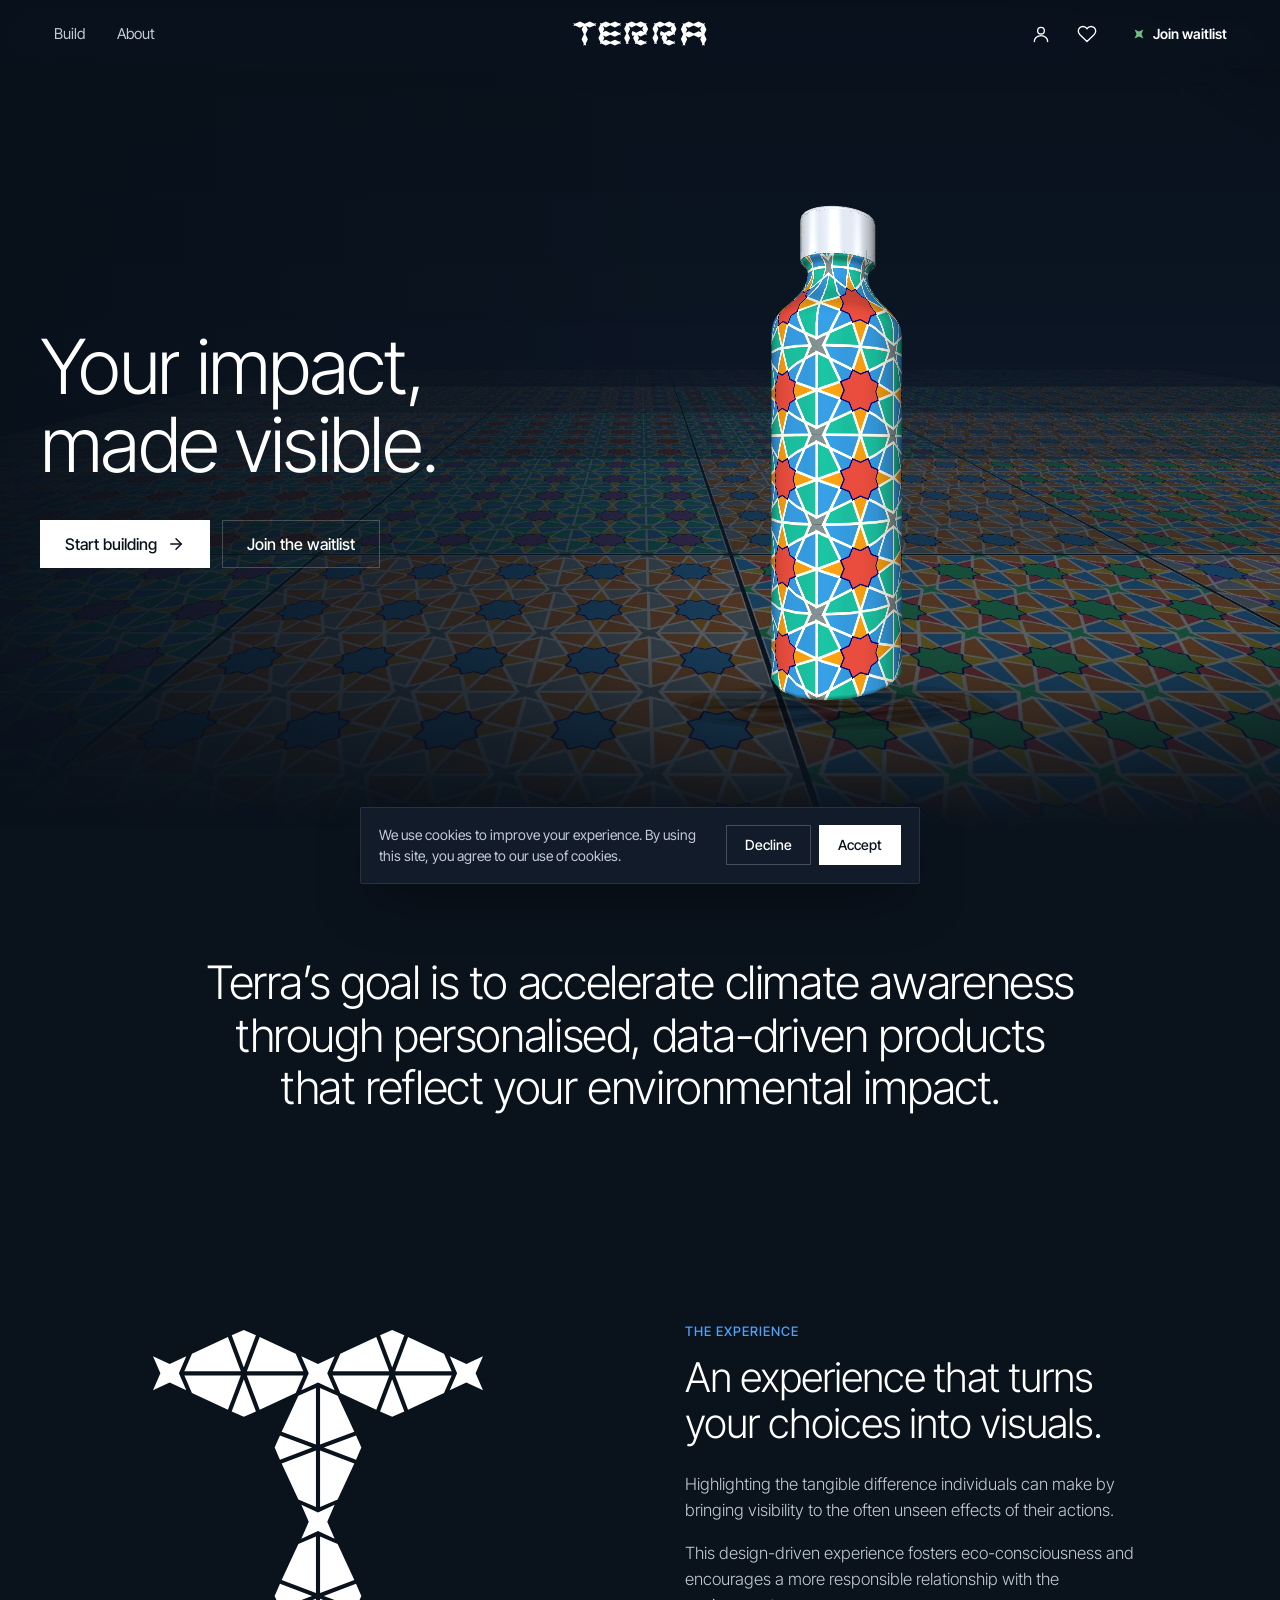
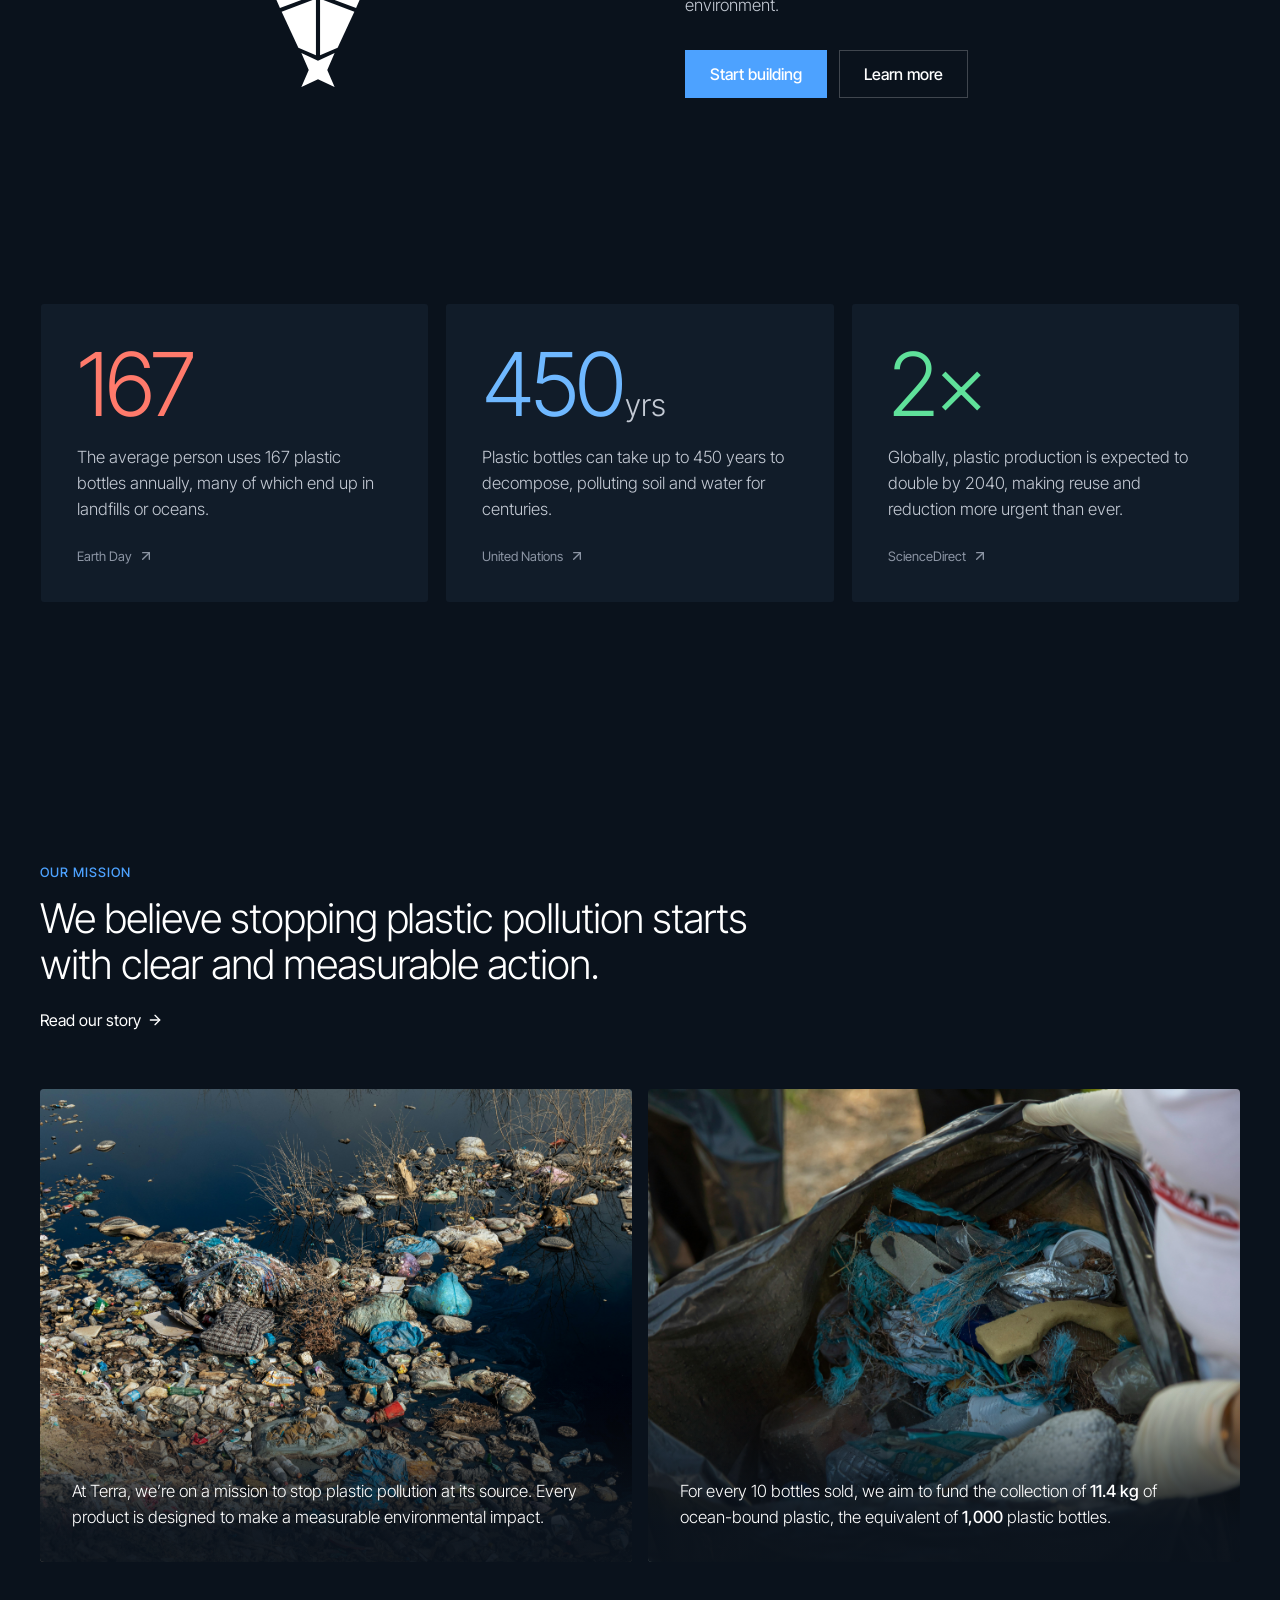
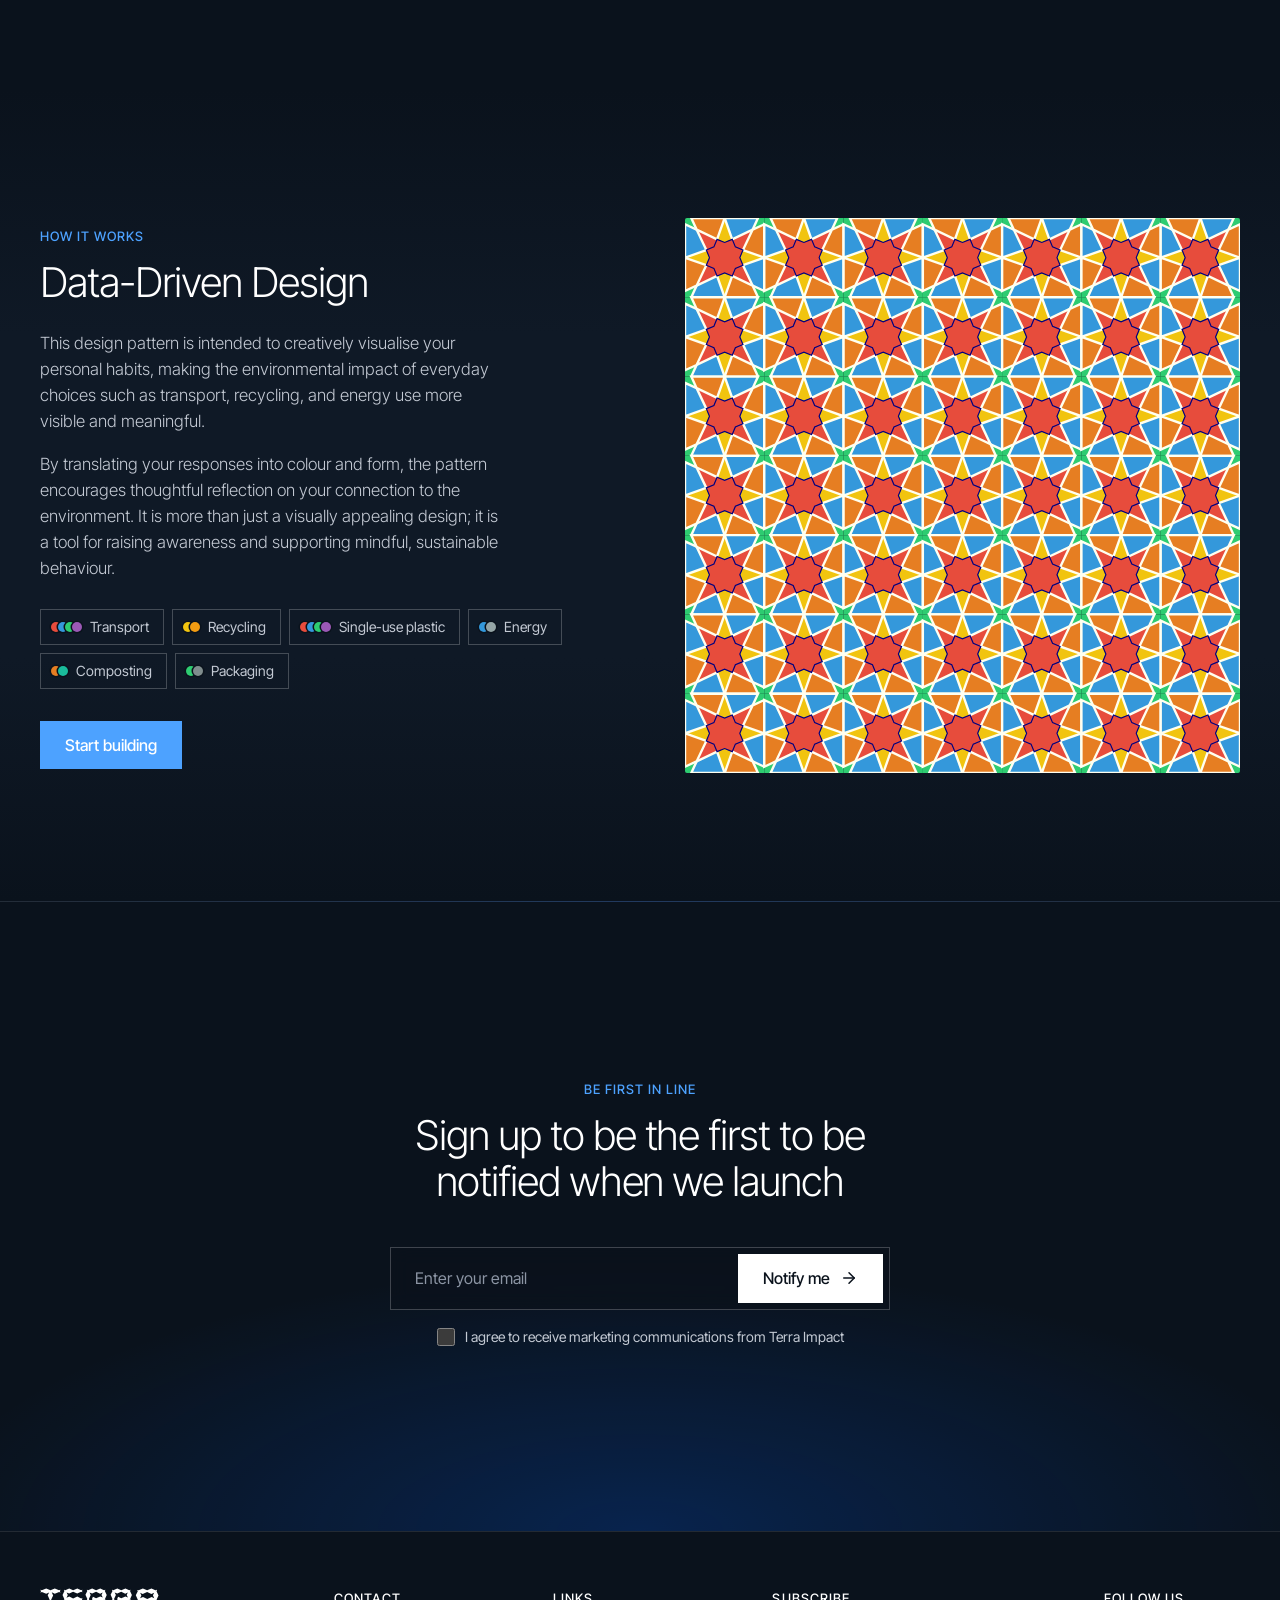
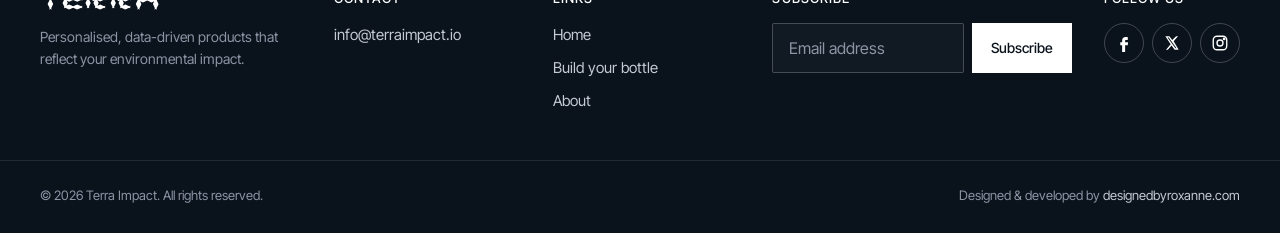
==== index.html @ 1464aa04 "Homepage hero: remove the line under the headline Co-Authored-By: Claude Opus 5.5 <noreply@anthropic" ====
<!DOCTYPE html>
<html lang="en">
<head>
  <meta charset="UTF-8">
  <meta name="viewport" content="width=device-width, initial-scale=1, viewport-fit=cover">
  <title>Terra Impact | Personalised, data-driven bottles</title>
  <meta name="description" content="Terra turns your everyday environmental choices into a unique mosaic pattern printed on a plastic-free, reusable bottle.">
  <meta name="theme-color" content="#0A121C">
  <meta property="og:title" content="Terra Impact">
  <meta property="og:description" content="Turn your choices into visuals. Build a bottle that reflects your environmental impact.">
  <meta property="og:image" content="assets/product.jpg">
  <link rel="icon" type="image/png" sizes="16x16" href="assets/favicon-16.png">
  <link rel="icon" type="image/png" sizes="32x32" href="assets/favicon-32.png">
  <link rel="preconnect" href="https://fonts.googleapis.com">
  <link rel="preconnect" href="https://fonts.gstatic.com" crossorigin>
  <link rel="stylesheet" href="https://fonts.googleapis.com/css2?family=Inter+Tight:wght@300;400;500;600&display=swap">
  <link rel="stylesheet" href="css/base.css">
  <link rel="stylesheet" href="css/home.css">
</head>
<body class="page-home">
  <a class="skip-link" href="#main">Skip to content</a>
  <header id="site-header"></header>

  <main id="main">

    <!-- ============ Hero ============ -->
    <section class="hx hx--floor hx--combo hx--hover">
      <div class="hx-media" aria-hidden="true"><img src="assets/campaign-floorsolo.jpg" alt="" fetchpriority="high"></div>
      <div class="container hx-grid">
        <div class="hx-copy"><h1 class="display" data-split>Your impact,<br>made visible.</h1><div class="btn-row">
          <a href="/generator" class="btn btn--light">Start building <svg class="icon" viewBox="0 0 24 24" width="18" height="18" fill="none" stroke="currentColor" stroke-width="2" stroke-linecap="round" stroke-linejoin="round" aria-hidden="true"><line x1="5" y1="12" x2="19" y2="12"/><polyline points="12 5 19 12 12 19"/></svg></a>
          <button type="button" class="btn btn--outline" data-open-waitlist>Join the waitlist</button>
        </div></div>
        <div class="hx-stage">
          <div id="hx-bottle" class="hx-bottle" data-mode="cycle" data-tilt="0" data-ground="1" data-size="0.8" data-ox="-0.2" data-interactive="1" aria-hidden="true"></div>
          <aside class="hx-card" aria-label="The answers behind this pattern">
            <p class="hx-card-title">This bottle says</p>
            <ul id="hx-card"></ul>
          </aside>
        </div>
      </div>
    </section>

    <!-- ============ Statement ============ -->
    <section class="statement section">
      <div class="container">
        <h2 class="statement-text reveal">Terra’s goal is to accelerate climate awareness through personalised, data-driven products that reflect your environmental impact.</h2>
      </div>
    </section>

    <!-- ============ Experience (mosaic) ============ -->
    <section class="experience section--tight" aria-labelledby="experience-title">
      <div class="container split">
        <div class="split-media reveal">
          <div id="mosaic-intro" class="mosaic-intro" role="img" aria-label="Interactive mosaic tile. Hover or tap the shapes to reveal their colours."></div>
        </div>
        <div class="split-copy reveal reveal-delay-1">
          <p class="eyebrow">The experience</p>
          <h2 id="experience-title" class="h2">An experience that turns your choices into visuals.</h2>
          <div class="prose">
            <p>Highlighting the tangible difference individuals can make by bringing visibility to the often unseen effects of their actions.</p>
            <p>This design-driven experience fosters eco-consciousness and encourages a more responsible relationship with the environment.</p>
          </div>
          <div class="btn-row">
            <a href="/generator" class="btn btn--primary">Start building</a>
            <a href="/about" class="btn btn--outline">Learn more</a>
          </div>
        </div>
      </div>
    </section>

    <!-- ============ Facts ============ -->
    <section class="facts section" aria-labelledby="facts-title">
      <div class="container">
        <h2 id="facts-title" class="sr-only">Plastic facts</h2>
        <div class="fact-grid">
          <a class="fact-card fact-card--1 reveal" href="https://www.earthday.org/fact-sheet-single-use-plastics/" target="_blank" rel="noopener noreferrer">
            <span class="fact-num" data-count="167">167</span>
            <p>The average person uses 167 plastic bottles annually, many of which end up in landfills or oceans.</p>
            <span class="fact-src">Earth Day <svg class="icon" viewBox="0 0 24 24" width="16" height="16" fill="none" stroke="currentColor" stroke-width="2" stroke-linecap="round" stroke-linejoin="round" aria-hidden="true"><line x1="7" y1="17" x2="17" y2="7"/><polyline points="7 7 17 7 17 17"/></svg></span>
          </a>
          <a class="fact-card fact-card--2 reveal reveal-delay-1" href="https://www.un.org/en/exhibits/exhibit/in-images-plastic-forever" target="_blank" rel="noopener noreferrer">
            <span class="fact-num" data-count="450">450<small>yrs</small></span>
            <p>Plastic bottles can take up to 450 years to decompose, polluting soil and water for centuries.</p>
            <span class="fact-src">United Nations <svg class="icon" viewBox="0 0 24 24" width="16" height="16" fill="none" stroke="currentColor" stroke-width="2" stroke-linecap="round" stroke-linejoin="round" aria-hidden="true"><line x1="7" y1="17" x2="17" y2="7"/><polyline points="7 7 17 7 17 17"/></svg></span>
          </a>
          <a class="fact-card fact-card--3 reveal reveal-delay-2" href="https://www.sciencedirect.com/science/article/pii/S2352550924002823" target="_blank" rel="noopener noreferrer">
            <span class="fact-num" data-count="2" data-suffix="×">2×</span>
            <p>Globally, plastic production is expected to double by 2040, making reuse and reduction more urgent than ever.</p>
            <span class="fact-src">ScienceDirect <svg class="icon" viewBox="0 0 24 24" width="16" height="16" fill="none" stroke="currentColor" stroke-width="2" stroke-linecap="round" stroke-linejoin="round" aria-hidden="true"><line x1="7" y1="17" x2="17" y2="7"/><polyline points="7 7 17 7 17 17"/></svg></span>
          </a>
        </div>
      </div>
    </section>

    <!-- ============ Mission ============ -->
    <section class="mission section" aria-labelledby="mission-title">
      <div class="container">
        <header class="section-head reveal">
          <p class="eyebrow">Our mission</p>
          <h2 id="mission-title" class="h2">We believe stopping plastic pollution starts with clear and measurable action.</h2>
          <a href="/about" class="text-link">Read our story <svg class="icon" viewBox="0 0 24 24" width="16" height="16" fill="none" stroke="currentColor" stroke-width="2" stroke-linecap="round" stroke-linejoin="round" aria-hidden="true"><line x1="5" y1="12" x2="19" y2="12"/><polyline points="12 5 19 12 12 19"/></svg></a>
        </header>
        <div class="mission-grid">
          <article class="mission-card reveal">
            <div class="mission-img"><img src="assets/plastic.jpg" alt="Plastic waste washed up on a shoreline" loading="lazy"></div>
            <p>At Terra, we’re on a mission to stop plastic pollution at its source. Every product is designed to make a measurable environmental impact.</p>
          </article>
          <article class="mission-card reveal reveal-delay-1">
            <div class="mission-img"><img src="assets/collect.jpg" alt="Volunteers collecting ocean-bound plastic" loading="lazy"></div>
            <p>For every 10 bottles sold, we aim to fund the collection of <strong>11.4&nbsp;kg</strong> of ocean-bound plastic, the equivalent of <strong>1,000</strong> plastic bottles.</p>
          </article>
        </div>
      </div>
    </section>

    <!-- ============ Data-driven design ============ -->
    <section class="datadriven section" aria-labelledby="dd-title">
      <div class="container split split--reverse">
        <div class="split-copy reveal">
          <p class="eyebrow">How it works</p>
          <h2 id="dd-title" class="h2">Data-Driven Design</h2>
          <div class="prose">
            <p>This design pattern is intended to creatively visualise your personal habits, making the environmental impact of everyday choices such as transport, recycling, and energy use more visible and meaningful.</p>
            <p>By translating your responses into colour and form, the pattern encourages thoughtful reflection on your connection to the environment. It is more than just a visually appealing design; it is a tool for raising awareness and supporting mindful, sustainable behaviour.</p>
          </div>
          <ul class="dd-legend" id="dd-legend" aria-label="Pattern key. Select a question to highlight its shapes."></ul>
          <div class="btn-row">
            <a href="/generator" class="btn btn--primary">Start building</a>
          </div>
        </div>
        <div class="split-media reveal reveal-delay-1">
          <div class="dd-stage">
            <div id="datapattern-canvas" class="dd-canvas" role="img" aria-label="Mosaic pattern explaining which shape represents which question"></div>
            <div class="dd-tooltip" id="dd-tooltip" hidden></div>
          </div>
        </div>
      </div>
    </section>

    <!-- ============ Waitlist band ============ -->
    <section class="waitlist-band" aria-labelledby="wl-title">
      <div id="spinbot" class="spinbot" aria-hidden="true"></div>
      <div class="container waitlist-inner reveal">
        <p class="eyebrow">Be first in line</p>
        <h2 id="wl-title" class="h2">Sign up to be the first to be notified when we launch</h2>
        <div class="waitlist-form-wrap">
          <form name="waitlist" method="POST" data-netlify="true" netlify-honeypot="bot-field" data-ajax class="waitlist-form">
            <input type="hidden" name="form-name" value="waitlist">
            <p hidden><label>Don’t fill this out: <input name="bot-field"></label></p>
            <div class="inline-form inline-form--lg">
              <label class="sr-only" for="band-email">Email address</label>
              <input id="band-email" type="email" name="email" placeholder="Enter your email" autocomplete="email" required>
              <button type="submit" class="btn btn--light">Notify me <svg class="icon" viewBox="0 0 24 24" width="18" height="18" fill="none" stroke="currentColor" stroke-width="2" stroke-linecap="round" stroke-linejoin="round" aria-hidden="true"><line x1="5" y1="12" x2="19" y2="12"/><polyline points="12 5 19 12 12 19"/></svg></button>
            </div>
            <label class="check check--center">
              <input type="checkbox" name="marketingConsent" value="yes">
              <span>I agree to receive marketing communications from Terra Impact</span>
            </label>
          </form>
          <p class="form-msg form-msg--success" data-form-success hidden>Thank you! You’re on the list. We’ll be in touch when we launch.</p>
          <p class="form-msg form-msg--error" data-form-error hidden>Oops! There was a problem submitting your form. Please try again.</p>
        </div>
      </div>
    </section>
  </main>

  <footer id="site-footer"></footer>

  <!-- Static copies so Netlify detects the forms at deploy time (the visible ones are injected/AJAX). -->
  <form name="waitlist" data-netlify="true" netlify-honeypot="bot-field" hidden>
    <input type="email" name="email"><input type="checkbox" name="marketingConsent"><input name="bot-field">
  </form>
  <form name="subscribe" data-netlify="true" netlify-honeypot="bot-field" hidden>
    <input type="email" name="email"><input name="bot-field">
  </form>

  <script src="js/site.js"></script>
  <script src="js/fx.js"></script>
  <script src="js/vendor/p5.min.js" defer></script>
  <script src="js/lib/survey.js" defer></script>
  <script src="js/lib/mosaic.js" defer></script>
  <script src="js/sketches/mosaic-intro.js" defer></script>
  <script src="js/sketches/datapattern.js" defer></script>
  <script src="js/sketches/spinbot.js" defer></script>
  <script src="js/sketches/hero-bottle.js" defer></script>
</body>
</html>
---- css/base.css ----
/* ==========================================================================
   Terra: base styles shared by every page
   tokens · reset · type · buttons · header · footer · modal · forms · utils
   ========================================================================== */

:root {
  --bg: #0a121c;
  --bg-2: #0f1926;
  --surface: #121d2b;
  --surface-2: #182536;
  --line: rgba(255, 255, 255, 0.1);
  --line-strong: rgba(255, 255, 255, 0.22);
  --text: #ffffff;
  --text-2: #c4cad4;
  --muted: #8c95a4;
  --accent: #4da2ff;
  --accent-hover: #1c88ff;
  --slate: #465167;
  --slate-hover: #5d6880;
  --danger: #ff6b6b;
  --success: #6be0a0;

  --font: 'Inter Tight', system-ui, -apple-system, 'Segoe UI', Roboto, sans-serif;

  --radius-sm: 2px;
  --radius: 2px;
  --radius-lg: 4px;
  --pill: 0px; /* buttons, chips and fields are square */

  --container: 1440px;
  --gutter: clamp(16px, 4vw, 40px);
  --section: clamp(64px, 10vw, 128px);
  --header-h: 68px;

  --ease: cubic-bezier(0.22, 1, 0.36, 1);
  --spring: cubic-bezier(0.34, 1.56, 0.64, 1);
  --shadow: 0 20px 60px -20px rgba(0, 0, 0, 0.6);

  color-scheme: dark;
}

/* ---------- Reset ---------- */
*,
*::before,
*::after { box-sizing: border-box; }

html { -webkit-text-size-adjust: 100%; scroll-behavior: smooth; }
html.menu-open { overflow: hidden; }

body {
  margin: 0;
  min-height: 100vh;
  min-height: 100dvh;
  display: flex;
  flex-direction: column;
  background: var(--bg);
  color: var(--text);
  font-family: var(--font);
  font-size: 16px;
  line-height: 1.55;
  -webkit-font-smoothing: antialiased;
  text-rendering: optimizeLegibility;
}

main { flex: 1 0 auto; }

img, svg, video, canvas { display: block; max-width: 100%; }
img { height: auto; }
h1, h2, h3, h4, p, figure, blockquote { margin: 0; }
a { color: inherit; text-decoration: none; }
button, input, select, textarea { font: inherit; color: inherit; }
button { cursor: pointer; }
[hidden] { display: none !important; }

:focus-visible { outline: 2px solid var(--accent); outline-offset: 3px; border-radius: 4px; }

::selection { background: var(--accent); color: #fff; }

/* ---------- Layout helpers ---------- */
.container {
  width: 100%;
  max-width: var(--container);
  margin-inline: auto;
  padding-inline: var(--gutter);
}

.section { padding-block: var(--section); }
.section--tight { padding-block: calc(var(--section) * 0.6); }

.sr-only {
  position: absolute !important;
  width: 1px; height: 1px;
  padding: 0; margin: -1px;
  overflow: hidden; clip: rect(0 0 0 0);
  white-space: nowrap; border: 0;
}

.skip-link {
  position: absolute;
  left: 12px; top: -60px;
  z-index: 200;
  padding: 10px 16px;
  background: #fff; color: var(--bg);
  border-radius: var(--pill);
  font-weight: 500;
  transition: top .2s;
}
.skip-link:focus { top: 12px; }

/* ---------- Type ---------- */
.eyebrow {
  display: inline-flex;
  align-items: center;
  gap: 8px;
  font-size: 13px;
  font-weight: 500;
  letter-spacing: .08em;
  text-transform: uppercase;
  color: var(--accent);
  margin-bottom: 14px;
}

/* Type scale, used on every page:
   display (home hero) · h1 page titles · h2 section headings · h3 subheadings · lead intro text · body */
.display {
  font-size: clamp(2.6rem, 6vw, 4.75rem);
  line-height: 1.02;
  font-weight: 300;
  letter-spacing: -0.035em;
}
.h1 {
  font-size: clamp(2.2rem, 4.4vw, 3.4rem);
  line-height: 1.06;
  font-weight: 300;
  letter-spacing: -0.03em;
}
.h2 {
  font-size: clamp(1.75rem, 3.2vw, 2.6rem);
  line-height: 1.12;
  font-weight: 300;
  letter-spacing: -0.025em;
}
.h3 {
  font-size: clamp(1.2rem, 1.6vw, 1.4rem);
  line-height: 1.3;
  font-weight: 400;
  letter-spacing: -0.01em;
}
.lead {
  font-size: clamp(1.05rem, 1.4vw, 1.2rem);
  line-height: 1.55;
  color: var(--text-2);
  font-weight: 300;
}
.muted { color: var(--muted); }
.prose > * + * { margin-top: 1em; }
.prose p { color: var(--text-2); font-weight: 300; font-size: 1.05rem; }

/* ---------- Buttons ---------- */
.btn {
  --btn-bg: transparent;
  --btn-fg: var(--text);
  --btn-bd: transparent;
  display: inline-flex;
  align-items: center;
  justify-content: center;
  gap: 10px;
  min-height: 48px;
  padding: 12px 24px;
  border-radius: var(--pill);
  border: 1px solid var(--btn-bd);
  background: var(--btn-bg);
  color: var(--btn-fg);
  font-size: 16px;
  font-weight: 500;
  line-height: 1;
  white-space: nowrap;
  text-align: center;
  transition: background-color .25s var(--ease), color .25s var(--ease), border-color .25s var(--ease), transform .25s var(--ease);
  -webkit-tap-highlight-color: transparent;
}
.btn .icon { transition: transform .25s var(--ease); flex: none; }
.btn:hover .icon { transform: translateX(3px); }
.btn:active { transform: scale(.98); }
.btn:disabled { opacity: .55; pointer-events: none; }

.btn--primary { --btn-bg: var(--accent); --btn-fg: #fff; }
.btn--primary:hover { --btn-bg: var(--accent-hover); }

.btn--light { --btn-bg: #fff; --btn-fg: var(--bg); }
.btn--light:hover { --btn-bg: rgba(255, 255, 255, .86); }

.btn--slate { --btn-bg: var(--slate); --btn-fg: #fff; }
.btn--slate:hover { --btn-bg: var(--slate-hover); }

.btn--outline { --btn-bd: var(--line-strong); --btn-fg: #fff; }
.btn--outline:hover { --btn-bg: #fff; --btn-fg: var(--bg); --btn-bd: #fff; }

.btn--sm { min-height: 40px; padding: 9px 18px; font-size: 14px; }
.btn--block { width: 100%; }

.btn-row { display: flex; flex-wrap: wrap; gap: 12px; }

.icon-btn {
  display: inline-grid;
  place-items: center;
  width: 42px; height: 42px;
  border-radius: 50%;
  border: 0;
  background: transparent;
  color: var(--text);
  transition: background-color .2s;
}
.icon-btn:hover { background: rgba(255, 255, 255, .08); }

.text-link {
  display: inline-flex;
  align-items: center;
  gap: 6px;
  color: var(--text);
  transition: color .2s;
}
.text-link:hover { color: var(--accent); }

/* ---------- Header ---------- */
.site-header {
  position: sticky;
  top: 0;
  z-index: 100;
  height: var(--header-h);
  background: rgba(10, 18, 28, .72);
  -webkit-backdrop-filter: saturate(140%) blur(14px);
  backdrop-filter: saturate(140%) blur(14px);
  border-bottom: 1px solid transparent;
  transition: border-color .3s, background-color .3s;
}
.site-header.is-scrolled { border-bottom-color: var(--line); background: rgba(10, 18, 28, .88); }

.header-inner {
  height: 100%;
  display: grid;
  grid-template-columns: 1fr auto 1fr;
  align-items: center;
  gap: 16px;
}

.nav--primary { display: flex; gap: 4px; }
.nav-link {
  position: relative;
  padding: 8px 14px;
  border-radius: var(--pill);
  font-size: 15px;
  color: var(--text-2);
  transition: color .2s, background-color .2s;
}
.nav-link:hover { color: #fff; }
.nav-link[aria-current='page'] { color: #fff; }

.brand { justify-self: center; display: inline-flex; }
.brand img { height: 25px; width: auto; }

.header-actions { justify-self: end; display: flex; align-items: center; gap: 4px; }
.header-cta { margin-left: 8px; }

/* ---------- Mosaic star under links (header, text links) ---------- */
.star-link { position: relative; }
.star-under { position: absolute; left: 50%; bottom: -6px; width: 10px; height: 10px; margin-left: -5px; overflow: visible; opacity: 0; transform: translateY(6px) scale(.5) rotate(-45deg); transition: opacity .25s, transform .45s var(--spring); pointer-events: none; }
.star-under polygon { fill: var(--c, #76bd81); }
.star-link:hover .star-under, .star-link:focus-visible .star-under, .star-link[aria-current='page'] .star-under { opacity: 1; transform: none; }
.icon-btn.star-link:hover { background: transparent; }
.icon-btn .star-under { bottom: -2px; }
.text-link .star-under { bottom: -14px; }

/* Join waitlist: text with a green star on its left that turns on hover */
.header-cta { --btn-bg: transparent; --btn-fg: #fff; --btn-bd: transparent; gap: 8px; padding-inline: 12px; font-weight: 600; }
.header-cta:hover { --btn-bg: transparent; }
.cta-star { width: 12px; height: 12px; flex: none; overflow: visible; transition: transform .6s var(--spring); }
.cta-star polygon { fill: #76bd81; }
.header-cta:hover .cta-star, .header-cta:focus-visible .cta-star { transform: rotate(45deg) scale(1.2); }

.menu-toggle {
  display: none;
  width: 44px; height: 44px;
  border: 0;
  background: transparent;
  position: relative;
  margin-right: -10px;
}
/* the mosaic star: sits like a plus, turns into a green cross when the menu is open */
.menu-star { display: block; width: 22px; height: 22px; margin: auto; overflow: visible; transform: rotate(45deg); transition: transform .5s var(--spring); }
.menu-star polygon { fill: #fff; transition: fill .3s; }
.menu-toggle:hover .menu-star { transform: rotate(35deg); }
.menu-toggle[aria-expanded='true'] .menu-star { transform: rotate(0deg) scale(.95); }
.menu-toggle[aria-expanded='true'] .menu-star polygon { fill: #76bd81; }

.mobile-menu {
  /* absolute, not fixed: the header's backdrop-filter makes it the containing block */
  position: absolute;
  top: 100%;
  left: 0;
  right: 0;
  height: calc(100vh - var(--header-h));
  height: calc(100dvh - var(--header-h));
  background: var(--bg);
  overflow-y: auto;
  animation: menuIn .3s var(--ease);
}
.mobile-menu nav { display: flex; flex-direction: column; padding-block: 16px 32px; }
.mobile-link {
  padding: 16px 0;
  font-size: 1.6rem;
  font-weight: 400;
  letter-spacing: -0.02em;
  border-bottom: 1px solid var(--line);
}
.mobile-link[aria-current='page'] { color: var(--accent); }
.mobile-menu .btn { margin-top: 28px; }

@keyframes menuIn { from { opacity: 0; transform: translateY(-8px); } }

@media (max-width: 859px) {
  .header-inner { grid-template-columns: auto 1fr auto; }
  .nav--primary { display: none; }
  .brand { justify-self: start; }
  .header-actions .icon-btn { display: none; }
  .menu-toggle { display: grid; place-items: center; }
}
@media (max-width: 400px) {
  .header-cta { padding-inline: 8px; }
}

/* ---------- Footer ---------- */
.site-footer {
  margin-top: auto;
  border-top: 1px solid var(--line);
  padding-block: 56px 28px;
  font-size: 15px;
  color: var(--text-2);
}
.footer-grid {
  display: grid;
  grid-template-columns: 1.4fr 1fr 1fr 1.6fr auto;
  gap: 40px 32px;
}
.footer-col { display: flex; flex-direction: column; gap: 10px; align-items: flex-start; }
.footer-col h4 { font-size: 13px; font-weight: 500; letter-spacing: .08em; text-transform: uppercase; color: #fff; margin-bottom: 4px; }
.footer-col a { transition: color .2s; }
.footer-col a:hover { color: #fff; }
.footer-brand img { height: 22px; width: auto; margin-bottom: 6px; }
.footer-brand p { max-width: 260px; color: var(--muted); font-size: 14px; }
.footer-subscribe { min-width: 0; }
.footer-subscribe .inline-form { width: 100%; }

.socials { display: flex; gap: 8px; }
.social {
  display: grid; place-items: center;
  width: 40px; height: 40px;
  border-radius: 50%;
  border: 1px solid var(--line-strong);
  color: #fff;
  transition: background-color .2s, color .2s, border-color .2s;
}
.footer-col .social:hover { background: #fff; color: var(--bg); border-color: #fff; }

.footer-bottom {
  display: flex;
  flex-wrap: wrap;
  justify-content: space-between;
  gap: 8px 24px;
  margin-top: 48px;
  padding-top: 24px;
  border-top: 1px solid var(--line);
  font-size: 13px;
  color: var(--muted);
}
.footer-bottom a { color: var(--text-2); }
.footer-bottom a:hover { color: #fff; }

@media (max-width: 1023px) {
  .footer-grid { grid-template-columns: repeat(3, 1fr); }
  .footer-brand { grid-column: 1 / -1; }
  .footer-subscribe { grid-column: span 2; }
}
@media (max-width: 599px) {
  .footer-grid { grid-template-columns: 1fr 1fr; }
  .footer-subscribe { grid-column: 1 / -1; }
}

/* ---------- Forms ---------- */
.input,
input[type='email'],
input[type='text'],
input[type='password'],
input[type='number'],
select {
  width: 100%;
  min-height: 48px;
  padding: 12px 16px;
  background: rgba(255, 255, 255, .03);
  border: 1px solid var(--line-strong);
  border-radius: var(--radius-sm);
  color: #fff;
  font-size: 16px; /* ≥16px stops iOS zooming on focus */
  transition: border-color .2s, background-color .2s;
}
input::placeholder { color: var(--muted); }
input:hover, select:hover { border-color: rgba(255, 255, 255, .35); }
input:focus, select:focus { outline: none; border-color: var(--accent); background: rgba(77, 162, 255, .06); }

.inline-form {
  display: flex;
  gap: 8px;
  width: 100%;
}
.inline-form input { flex: 1 1 auto; min-width: 0; }
.inline-form .btn { flex: none; }

.stack-form { display: flex; flex-direction: column; gap: 14px; margin-top: 24px; }

.check {
  display: flex;
  align-items: flex-start;
  gap: 10px;
  font-size: 14px;
  color: var(--text-2);
  cursor: pointer;
  text-align: left;
}
.check input {
  flex: none;
  width: 18px; height: 18px;
  margin: 2px 0 0;
  accent-color: var(--accent);
}

.form-msg { font-size: 14px; color: var(--text-2); margin-top: 12px; }
.form-msg--success { color: var(--success); }
.form-msg--error { color: var(--danger); }

/* ---------- Modal ---------- */
.modal {
  width: min(440px, calc(100% - 32px));
  max-height: calc(100dvh - 32px);
  padding: 0;
  border: 0;
  background: transparent;
  color: var(--text);
  overflow: visible;
}
.modal::backdrop { background: rgba(5, 10, 16, .72); -webkit-backdrop-filter: blur(6px); backdrop-filter: blur(6px); }
.modal[open] { animation: modalIn .35s var(--ease); }
.modal-card {
  position: relative;
  padding: clamp(28px, 5vw, 40px);
  background: var(--bg-2);
  border: 1px solid var(--line);
  border-radius: var(--radius-lg);
  box-shadow: var(--shadow);
  text-align: center;
}
.modal-card h2 { font-size: clamp(1.75rem, 3.2vw, 2.6rem); font-weight: 300; letter-spacing: -0.025em; line-height: 1.12; margin-bottom: 8px; }
.modal-close { position: absolute; top: 12px; right: 12px; }

@keyframes modalIn { from { opacity: 0; transform: translateY(12px) scale(.98); } }

/* ---------- Cookie banner ---------- */
.cookie-banner {
  position: fixed;
  left: 16px; right: 16px; bottom: 16px;
  z-index: 90;
  max-width: 560px;
  margin-inline: auto;
  display: flex;
  align-items: center;
  gap: 16px;
  padding: 16px 18px;
  background: rgba(18, 29, 43, .96);
  -webkit-backdrop-filter: blur(10px);
  backdrop-filter: blur(10px);
  border: 1px solid var(--line);
  border-radius: var(--radius);
  box-shadow: var(--shadow);
  font-size: 14px;
  color: var(--text-2);
  opacity: 0;
  transform: translateY(16px);
  transition: opacity .4s var(--ease), transform .4s var(--ease);
}
.cookie-banner.is-visible { opacity: 1; transform: none; }
.cookie-actions { display: flex; gap: 8px; flex: none; }
@media (max-width: 520px) {
  .cookie-banner { flex-direction: column; align-items: stretch; }
  .cookie-actions .btn { flex: 1; }
}

/* ---------- Toast ---------- */
.toast {
  position: fixed;
  left: 50%; bottom: 24px;
  z-index: 300;
  transform: translate(-50%, 20px);
  padding: 12px 20px;
  background: #fff;
  color: var(--bg);
  border-radius: var(--pill);
  font-size: 14px;
  font-weight: 500;
  box-shadow: var(--shadow);
  opacity: 0;
  pointer-events: none;
  transition: opacity .3s var(--ease), transform .3s var(--ease);
}
.toast.is-visible { opacity: 1; transform: translate(-50%, 0); }

/* ---------- Cards ---------- */
.card {
  background: var(--surface);
  border: 1px solid var(--line);
  border-radius: var(--radius);
}

/* ---------- Reveal on scroll ---------- */
.js-ready .reveal { opacity: 0; transform: translateY(24px); transition: opacity .8s var(--ease), transform .8s var(--ease); }
.js-ready .reveal.is-in { opacity: 1; transform: none; }
.reveal-delay-1 { transition-delay: .08s !important; }
.reveal-delay-2 { transition-delay: .16s !important; }

/* ---------- Reduced motion ---------- */
@media (prefers-reduced-motion: reduce) {
  *, *::before, *::after { animation-duration: .01ms !important; animation-iteration-count: 1 !important; transition-duration: .01ms !important; scroll-behavior: auto !important; }
}

/* ---------- Saved-designs badge ---------- */
.saved-link { position: relative; }
.badge {
  position: absolute;
  top: 4px; right: 2px;
  min-width: 17px; height: 17px;
  padding: 0 4px;
  border-radius: var(--pill);
  background: var(--accent);
  color: #fff;
  font-size: 10px;
  font-weight: 600;
  line-height: 17px;
  text-align: center;
}
.badge--inline { position: static; display: inline-block; vertical-align: middle; margin-left: 6px; font-size: 12px; height: 20px; line-height: 20px; min-width: 20px; }


/* ---------- Headline word reveal (js/fx.js) ---------- */
[data-split].is-split .w { display: inline-block; overflow: hidden; vertical-align: top; padding-bottom: .08em; margin-bottom: -.08em; }
[data-split].is-split .w > span {
  display: inline-block;
  transform: translateY(105%) rotate(4deg);
  opacity: 0;
  transition: transform .9s var(--ease), opacity .9s var(--ease);
}
[data-split].is-split.is-in .w > span { transform: none; opacity: 1; }
---- css/home.css ----
/* ==========================================================================
   Home page
   ========================================================================== */

/* ---------- Hero: live bottle on the mosaic floor ---------- */
.hx--floor {
  position: relative;
  isolation: isolate;
  overflow: hidden;
  display: flex;
  align-items: center;
  min-height: min(92vh, 900px);
  min-height: min(92svh, 900px);
  margin-top: calc(var(--header-h) * -1); /* slide under the translucent header */
  padding-top: var(--header-h);
  background: #08101a;
}
.hx-media { position: absolute; inset: 0; z-index: -1; }
.hx-media img { width: 100%; height: 100%; object-fit: cover; object-position: 50% 62%; }
.hx-media::after {
  content: '';
  position: absolute;
  inset: 0;
  background:
    linear-gradient(90deg, rgba(8, 16, 26, .92) 0%, rgba(8, 16, 26, .45) 38%, rgba(8, 16, 26, 0) 58%),
    linear-gradient(0deg, var(--bg) 0%, rgba(10, 18, 28, 0) 22%);
}
.hx--floor .container { width: 100%; }
.hx-grid { display: grid; grid-template-columns: minmax(0, 1fr) minmax(0, 1fr); gap: clamp(24px, 4vw, 64px); align-items: center; }
.hx .display { margin-bottom: 36px; }
.hx-sub { color: var(--text-2); font-weight: 300; font-size: clamp(1.05rem, 1.4vw, 1.2rem); max-width: 38ch; margin-bottom: 32px; text-wrap: pretty; }
.hx-stage { position: relative; height: clamp(440px, 78vh, 740px); }
.hx-bottle { position: absolute; inset: 0; z-index: 1; }
.hx-bottle canvas { width: 100% !important; height: 100% !important; }

/* "This bottle says" card: appears on hover (desktop) or after a tap (touch) */
.hx-card {
  position: absolute;
  z-index: 2;
  right: -16px;
  bottom: 9%;
  width: 224px;
  padding: 14px 16px;
  border-radius: var(--radius);
  border: 1px solid var(--line-strong);
  background: rgba(14, 24, 38, .66);
  -webkit-backdrop-filter: blur(14px);
  backdrop-filter: blur(14px);
  box-shadow: 0 20px 50px -20px rgba(0, 0, 0, .7);
  transition: opacity .35s ease, transform .35s ease;
}
.hx-card-title { font-size: 11px; letter-spacing: .08em; text-transform: uppercase; color: var(--accent); margin: 0 0 10px; }
.hx-card ul { list-style: none; margin: 0; padding: 0; display: grid; gap: 7px; }
.hx-card li { display: grid; grid-template-columns: 10px auto 1fr; align-items: center; gap: 8px; font-size: 13px; }
.hx-card .swatch { width: 10px; height: 10px; border-radius: 50%; }
.hx-card .k { color: var(--muted); }
.hx-card .v { color: #fff; text-align: right; white-space: nowrap; }
@media (min-width: 860px) {
  .hx--hover .hx-card { opacity: 0; transform: translateX(14px); pointer-events: none; }
  .hx--hover .hx-stage:hover .hx-card,
  .hx--hover .hx-stage.is-show .hx-card { opacity: 1; transform: none; }
}

@media (max-width: 859px) {
  .hx--floor { display: block; min-height: 0; margin-top: 0; padding-top: 0; }
  .hx-media img { height: 380px; object-position: 70% 62%; }
  .hx-media::after { background: linear-gradient(0deg, var(--bg) 0%, var(--bg) 50%, rgba(10, 18, 28, 0) 68%); }
  .hx-grid { grid-template-columns: 1fr; }
  .hx-stage { order: -1; height: auto; }
  .hx-bottle { position: relative; height: 380px; }
  .hx .btn-row .btn { flex: 1 1 auto; }
  .hx-card { position: relative; right: auto; bottom: auto; width: auto; margin: -20px 0 8px; }
  .hx--hover .hx-card { display: none; }
  .hx--hover .hx-stage.is-show .hx-card { display: block; animation: hxIn .35s ease; }
}
@keyframes hxIn { from { opacity: 0; transform: translateY(-8px); } }

/* ---------- Statement ---------- */
.statement { text-align: center; }
.statement-text {
  margin-inline: auto;
  font-size: clamp(1.75rem, 3.6vw, 3rem);
  line-height: 1.14;
  font-weight: 300;
  letter-spacing: -0.03em;
  max-width: 900px;
  text-wrap: balance;
}

/* ---------- Generic split layout ---------- */
.split {
  display: grid;
  grid-template-columns: 1fr 1fr;
  align-items: center;
  gap: clamp(40px, 7vw, 112px);
}
.split--reverse .split-media { order: 2; }
.split-copy .h2 { margin-bottom: 24px; max-width: 18ch; }
.split-copy .prose { max-width: 52ch; }
.split-copy .btn-row { margin-top: 32px; }

@media (max-width: 859px) {
  .split { grid-template-columns: 1fr; }
  .split--reverse .split-media { order: 0; }
}

/* ---------- Mosaic intro ---------- */
.experience .split-media {
  display: flex;
  flex-direction: column;
  align-items: center;
  gap: 16px;
}
.mosaic-intro {
  width: 100%;
  max-width: 330px;
  aspect-ratio: 1 / 1.14;
  display: grid;
  place-items: center;
  touch-action: manipulation;
}
.mosaic-intro canvas { max-width: 100%; height: auto !important; }
.hint { font-size: 13px; color: var(--muted); letter-spacing: .02em; }

/* ---------- Facts ---------- */
.fact-grid {
  display: grid;
  grid-template-columns: repeat(3, 1fr);
  gap: 16px;
}
.fact-card {
  position: relative;
  display: flex;
  flex-direction: column;
  gap: 16px;
  min-height: 300px;
  padding: clamp(24px, 3vw, 36px);
  border-radius: var(--radius-lg);
  border: 1px solid var(--line);
  overflow: hidden;
  isolation: isolate;
  transition: transform .4s var(--ease), border-color .3s;
}
.fact-card::before {
  content: '';
  position: absolute;
  inset: 0;
  z-index: -1;
  opacity: .9;
  transition: opacity .3s;
}
.fact-card { border-color: transparent; }
.fact-card::before { background: var(--surface); }
.fact-card--1 { --c: #ff7a6b; }
.fact-card--2 { --c: #6fb8ff; }
.fact-card--3 { --c: #5fe19a; }
.fact-card:hover { transform: translateY(-4px); }
.fact-num {
  font-size: clamp(3.5rem, 7vw, 5.5rem);
  line-height: 1;
  font-weight: 300;
  letter-spacing: -0.05em;
  color: var(--c, #fff);
}
.fact-num small { font-size: .35em; letter-spacing: 0; margin-left: 4px; color: var(--text-2); }
.fact-card p { color: var(--text-2); font-size: 1.05rem; font-weight: 300; }
.fact-src {
  margin-top: auto;
  display: inline-flex;
  align-items: center;
  gap: 6px;
  font-size: 13px;
  color: var(--muted);
  transition: color .2s;
}
.fact-card:hover .fact-src { color: #fff; }

@media (max-width: 859px) {
  .fact-grid { grid-template-columns: 1fr; }
  .fact-card { min-height: 0; }
}
@media (min-width: 600px) and (max-width: 859px) {
  .fact-grid { grid-template-columns: 1fr 1fr; }
  .fact-card--3 { grid-column: 1 / -1; }
}

/* ---------- Mission ---------- */
.section-head { max-width: 760px; margin-bottom: clamp(32px, 5vw, 56px); }
.section-head .h2 { margin-bottom: 20px; }

.mission-grid {
  display: grid;
  grid-template-columns: 1fr 1fr;
  gap: 16px;
}
.mission-card {
  position: relative;
  display: flex;
  flex-direction: column;
  background: var(--surface);
  border-radius: var(--radius-lg);
  overflow: hidden;
}
.mission-img { aspect-ratio: 5 / 4; overflow: hidden; }
.mission-img img { width: 100%; height: 100%; object-fit: cover; transition: transform 1s var(--ease); }
.mission-card:hover .mission-img img { transform: scale(1.04); }
.mission-card p {
  position: absolute;
  left: 0; right: 0; bottom: 0;
  padding: 96px clamp(20px, 3vw, 32px) clamp(20px, 3vw, 32px);
  font-size: 1.05rem;
  line-height: 1.55;
  color: #fff;
  font-weight: 300;
  background: linear-gradient(0deg, rgba(10, 18, 28, .95) 20%, rgba(10, 18, 28, 0));
}
.mission-card strong { color: #fff; font-weight: 500; }

@media (max-width: 699px) {
  .mission-grid { grid-template-columns: 1fr; }
}

/* ---------- Data-driven design ---------- */
.datadriven { background: linear-gradient(180deg, transparent, var(--bg-2) 30%, var(--bg-2) 70%, transparent); }
.dd-stage { position: relative; width: 100%; max-width: 560px; margin-inline: auto; }
.dd-canvas {
  width: 100%;
  aspect-ratio: 1;
  border-radius: var(--radius);
  overflow: hidden;
  touch-action: manipulation;
}
.dd-canvas canvas { width: 100% !important; height: 100% !important; }

.dd-tooltip {
  position: absolute;
  z-index: 5;
  min-width: 200px;
  max-width: 260px;
  padding: 14px 16px;
  background: rgba(10, 18, 28, .95);
  border: 1px solid var(--line-strong);
  border-radius: var(--radius-sm);
  box-shadow: var(--shadow);
  font-size: 13px;
  pointer-events: none;
  transform: translate(-50%, calc(-100% - 14px));
}
.dd-tooltip .tt-part { color: var(--accent); font-size: 11px; letter-spacing: .08em; text-transform: uppercase; }
.dd-tooltip .tt-title { font-weight: 500; margin: 2px 0 10px; line-height: 1.35; }
.dd-tooltip ul { list-style: none; margin: 0; padding: 0; display: grid; grid-template-columns: 1fr 1fr; gap: 4px 12px; }
.dd-tooltip li { display: flex; align-items: center; gap: 6px; color: var(--text-2); }

.swatch {
  flex: none;
  width: 12px;
  height: 12px;
  border-radius: 3px;
  background: var(--c);
  box-shadow: inset 0 0 0 1px rgba(255, 255, 255, .15);
}

.dd-legend {
  list-style: none;
  margin: 28px 0 0;
  padding: 0;
  display: flex;
  flex-wrap: wrap;
  gap: 8px;
}
.dd-legend button {
  display: inline-flex;
  align-items: center;
  gap: 8px;
  min-height: 36px;
  padding: 6px 14px 6px 10px;
  border-radius: var(--pill);
  border: 1px solid var(--line-strong);
  background: transparent;
  font-size: 14px;
  color: var(--text-2);
  transition: background-color .2s, color .2s, border-color .2s;
}
.dd-legend button:hover,
.dd-legend button[aria-pressed='true'] { background: #fff; color: var(--bg); border-color: #fff; }
.dd-legend .dots { display: inline-flex; }
.dd-legend .dots .swatch { width: 10px; height: 10px; border-radius: 50%; margin-left: -3px; box-shadow: 0 0 0 1.5px var(--bg); }
.dd-legend .dots .swatch:first-child { margin-left: 0; }

/* ---------- Waitlist band ---------- */
.waitlist-band {
  position: relative;
  isolation: isolate;
  overflow: hidden;
  min-height: clamp(520px, 70vh, 720px);
  display: grid;
  place-items: center;
  padding-block: var(--section);
  border-top: 1px solid var(--line);
  border-radius: 0;
  background:
    radial-gradient(80% 60% at 50% 100%, rgba(0, 98, 255, .22), transparent 70%),
    var(--bg);
}
.spinbot { position: absolute; inset: 0; z-index: -1; opacity: .6; }
.spinbot canvas { width: 100% !important; height: 100% !important; }

.waitlist-inner { text-align: center; max-width: 760px; }
.waitlist-inner .h2 { margin-bottom: 32px; text-wrap: balance; }
.waitlist-form-wrap {
  max-width: 520px;
  margin-inline: auto;
  padding: 10px;
  border-radius: calc(var(--pill));
}
.inline-form--lg {
  padding: 6px;
  background: rgba(10, 18, 28, .7);
  -webkit-backdrop-filter: blur(10px);
  backdrop-filter: blur(10px);
  border: 1px solid var(--line-strong);
  border-radius: var(--pill);
}
.inline-form--lg input { border: 0; background: transparent; padding-left: 18px; }
.inline-form--lg input:focus { background: transparent; }
.check--center { justify-content: center; margin-top: 16px; }

@media (max-width: 479px) {
  .inline-form--lg { flex-direction: column; border-radius: var(--radius); }
  .inline-form--lg input { text-align: center; padding-left: 16px; }
  .check--center { text-align: left; }
}
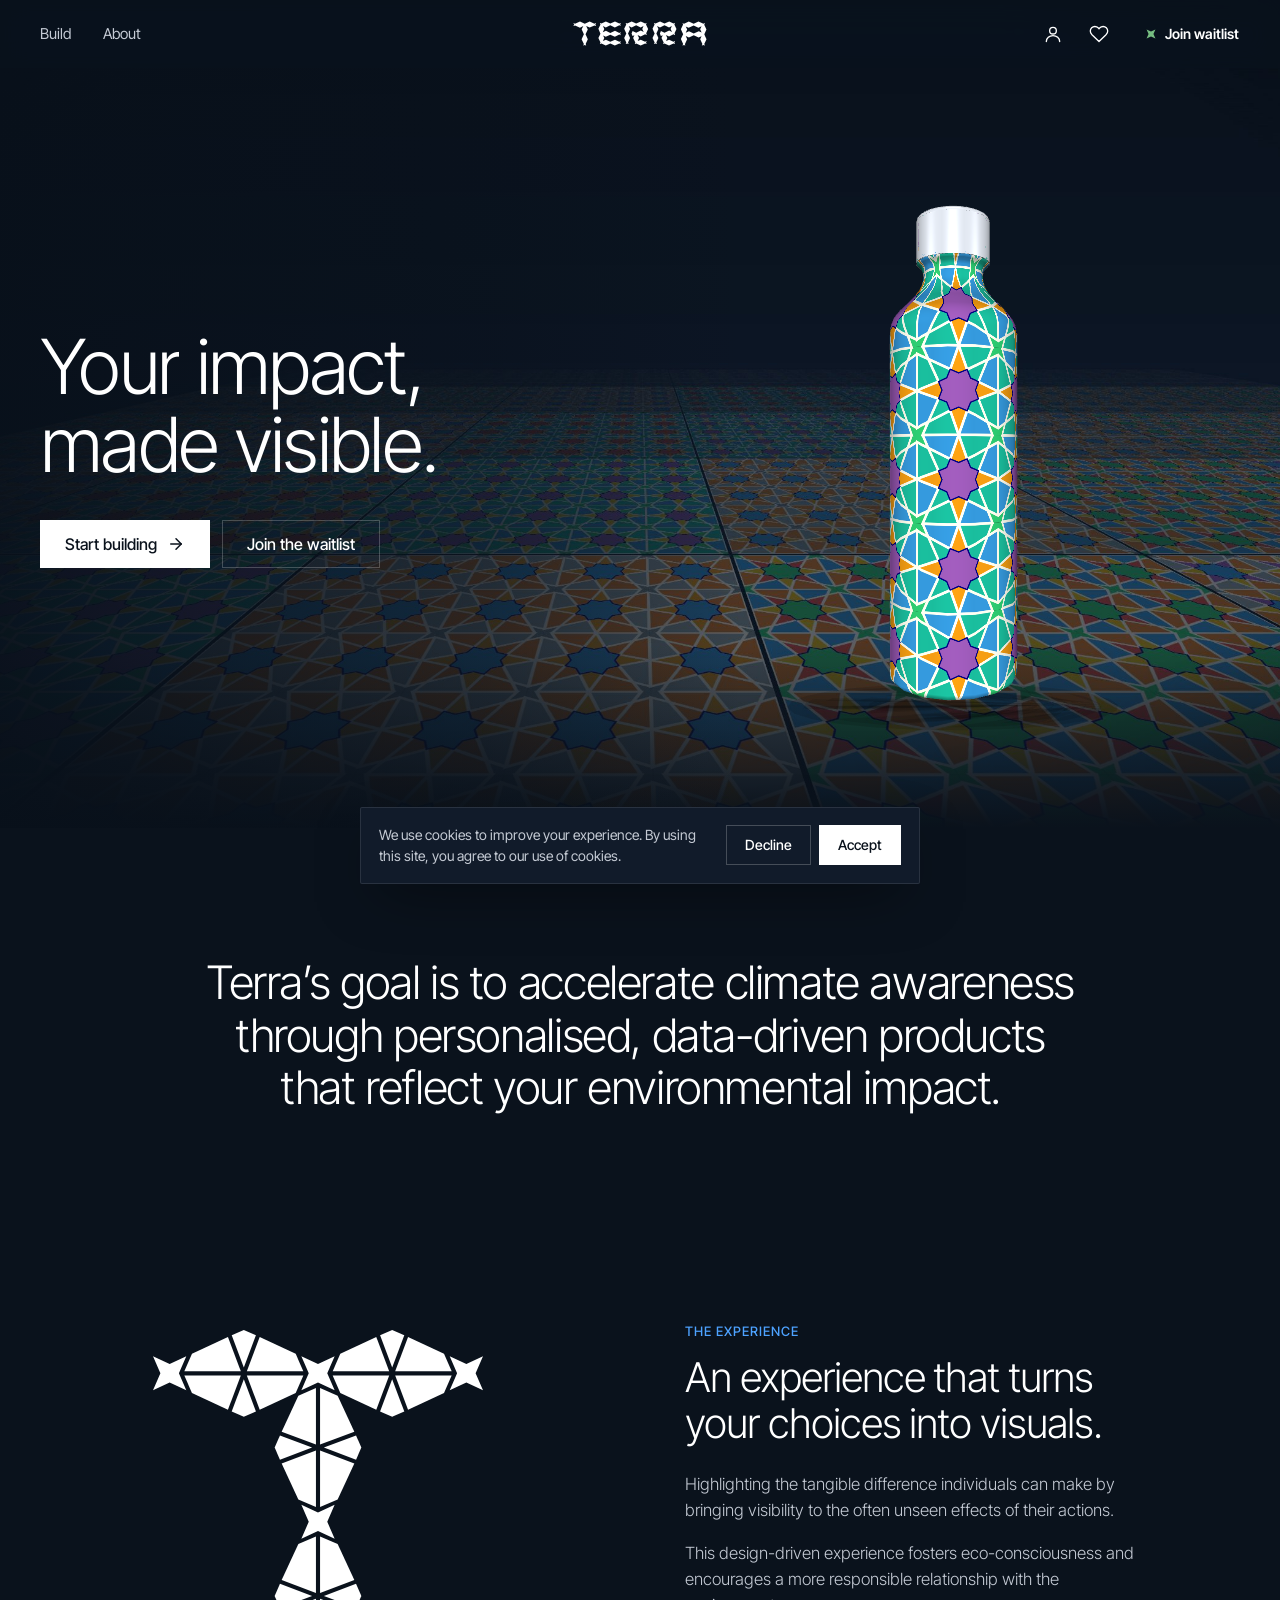
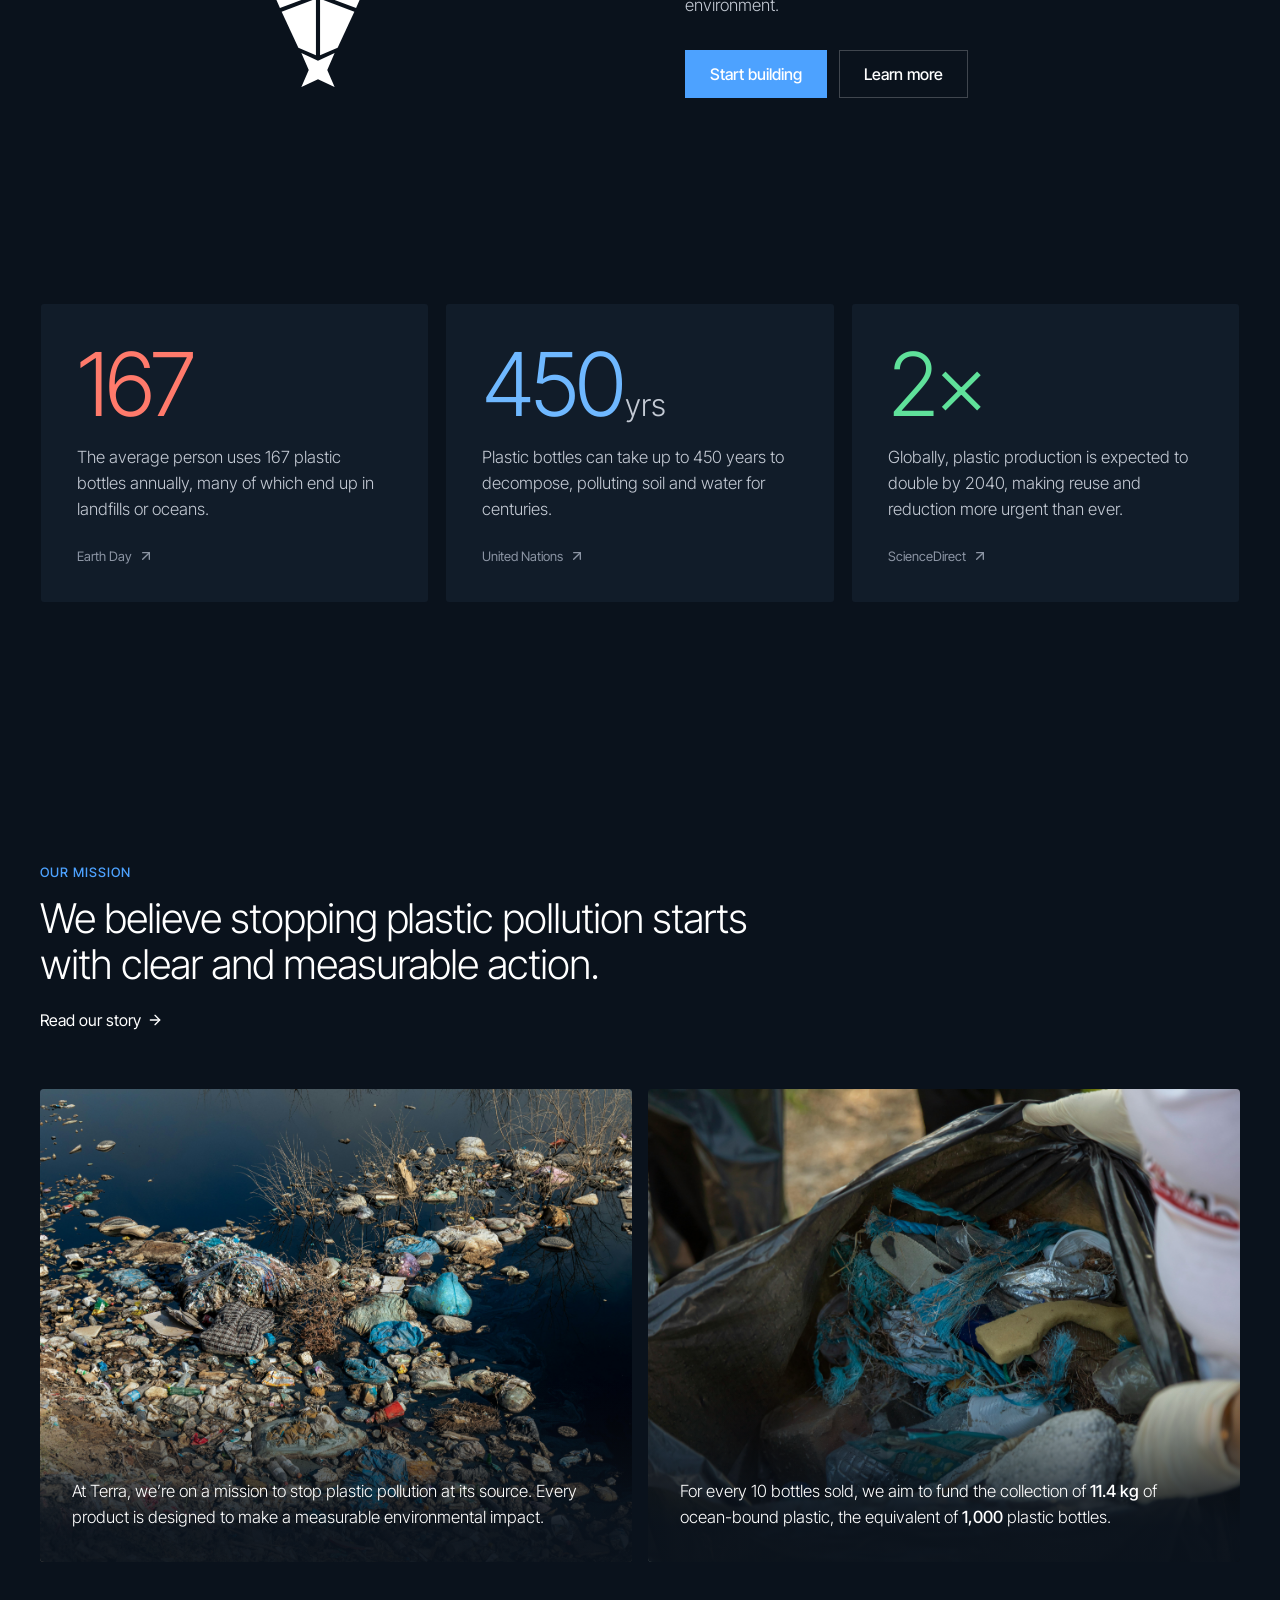
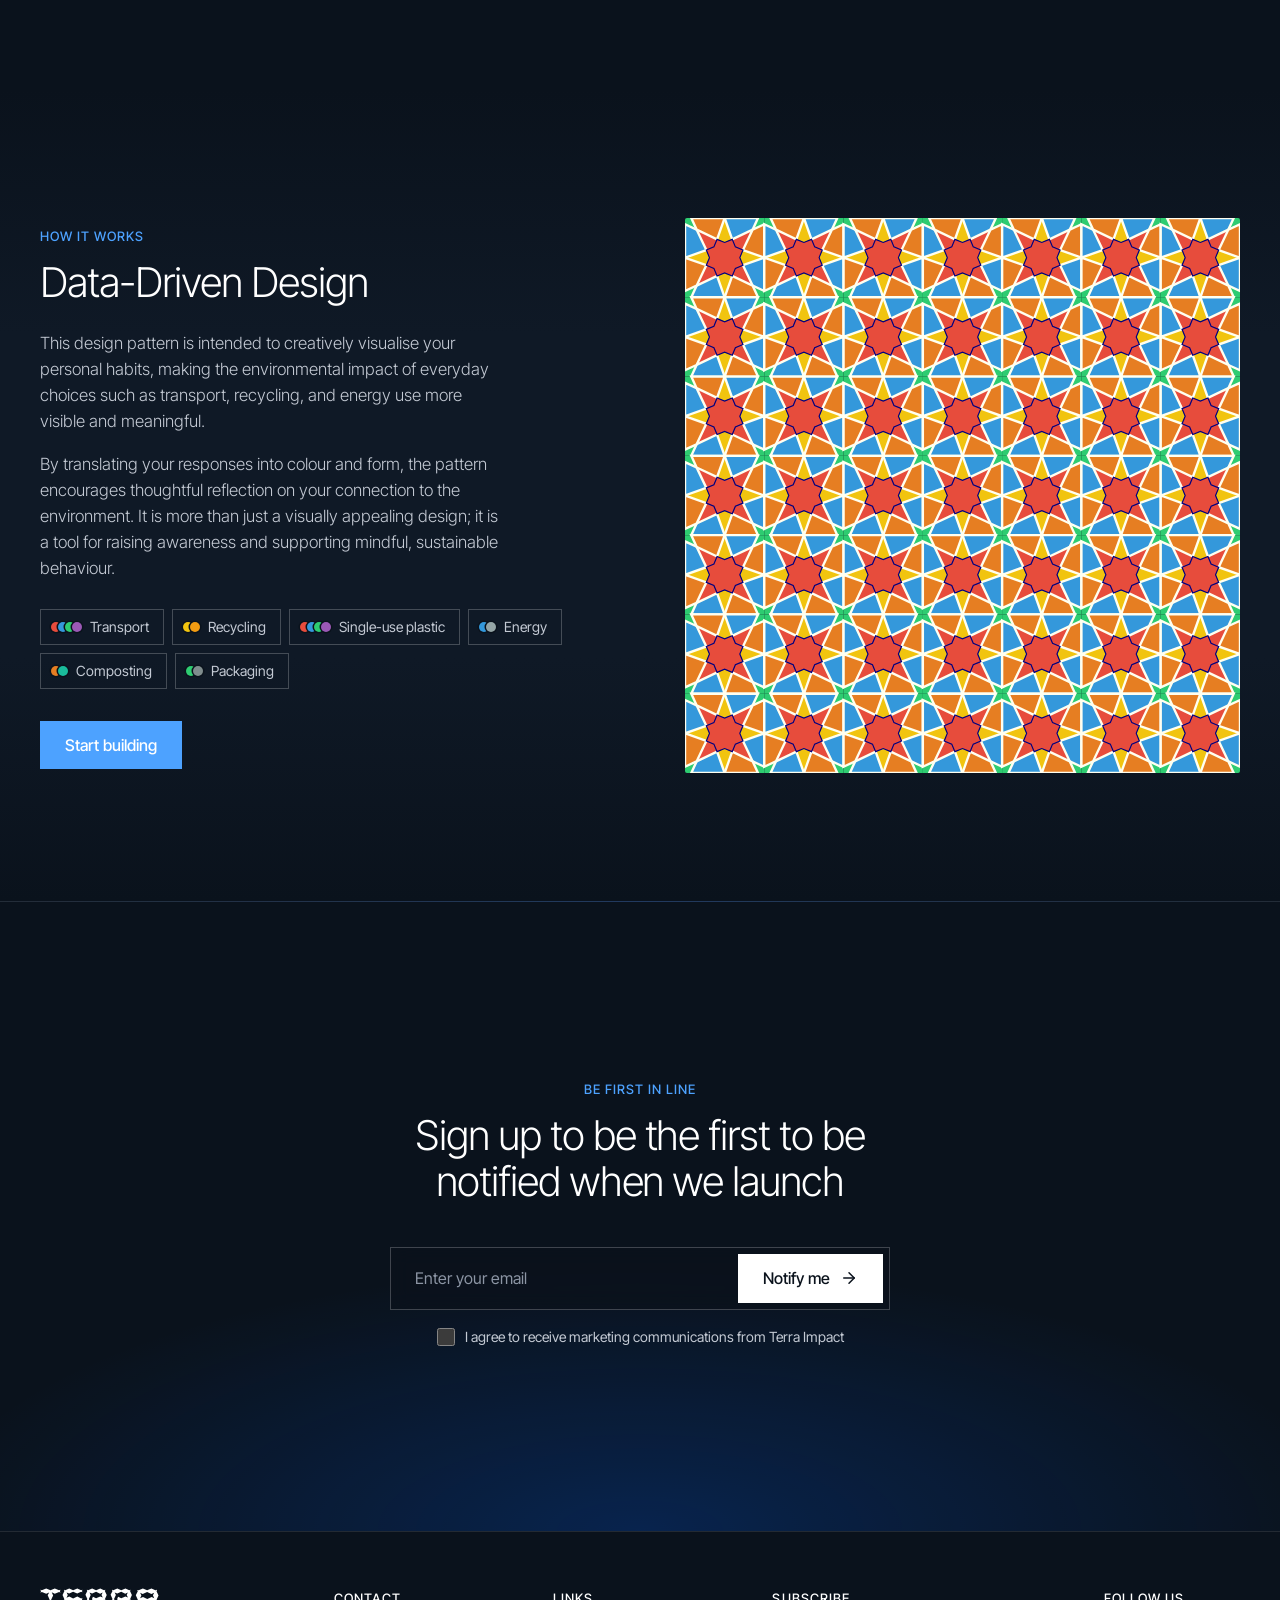
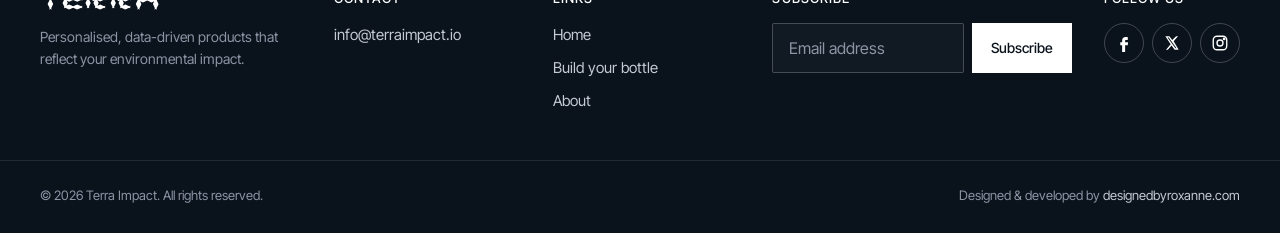
==== commit 30d4aaed: "Homepage hero: move the bottle further right Co-Authored-By: Claude Opus 5.5 <noreply@anthropic.com>" ====
--- a/index.html
+++ b/index.html
@@ -32,7 +32,7 @@
           <button type="button" class="btn btn--outline" data-open-waitlist>Join the waitlist</button>
         </div></div>
         <div class="hx-stage">
-          <div id="hx-bottle" class="hx-bottle" data-mode="cycle" data-tilt="0" data-ground="1" data-size="0.8" data-ox="-0.2" data-interactive="1" aria-hidden="true"></div>
+          <div id="hx-bottle" class="hx-bottle" data-mode="cycle" data-tilt="0" data-ground="1" data-size="0.8" data-ox="0" data-interactive="1" aria-hidden="true"></div>
           <aside class="hx-card" aria-label="The answers behind this pattern">
             <p class="hx-card-title">This bottle says</p>
             <ul id="hx-card"></ul>
--- a/css/base.css
+++ b/css/base.css
@@ -31,6 +31,8 @@
   --gutter: clamp(16px, 4vw, 40px);
   --section: clamp(64px, 10vw, 128px);
   --header-h: 68px;
+  /* where page content starts on full-width layouts (same edge as the header and .container) */
+  --edge: max(var(--gutter), calc((100vw - var(--container)) / 2 + var(--gutter)));
 
   --ease: cubic-bezier(0.22, 1, 0.36, 1);
   --spring: cubic-bezier(0.34, 1.56, 0.64, 1);
@@ -244,7 +246,7 @@
   gap: 16px;
 }
 
-.nav--primary { display: flex; gap: 4px; }
+.nav--primary { display: flex; gap: 4px; margin-left: -14px; } /* pull the first word onto the page edge, in line with the content below */
 .nav-link {
   position: relative;
   padding: 8px 14px;
@@ -259,7 +261,7 @@
 .brand { justify-self: center; display: inline-flex; }
 .brand img { height: 25px; width: auto; }
 
-.header-actions { justify-self: end; display: flex; align-items: center; gap: 4px; }
+.header-actions { justify-self: end; display: flex; align-items: center; gap: 4px; margin-right: -12px; } /* "Join waitlist" ends on the page edge */
 .header-cta { margin-left: 8px; }
 
 /* ---------- Mosaic star under links (header, text links) ---------- */
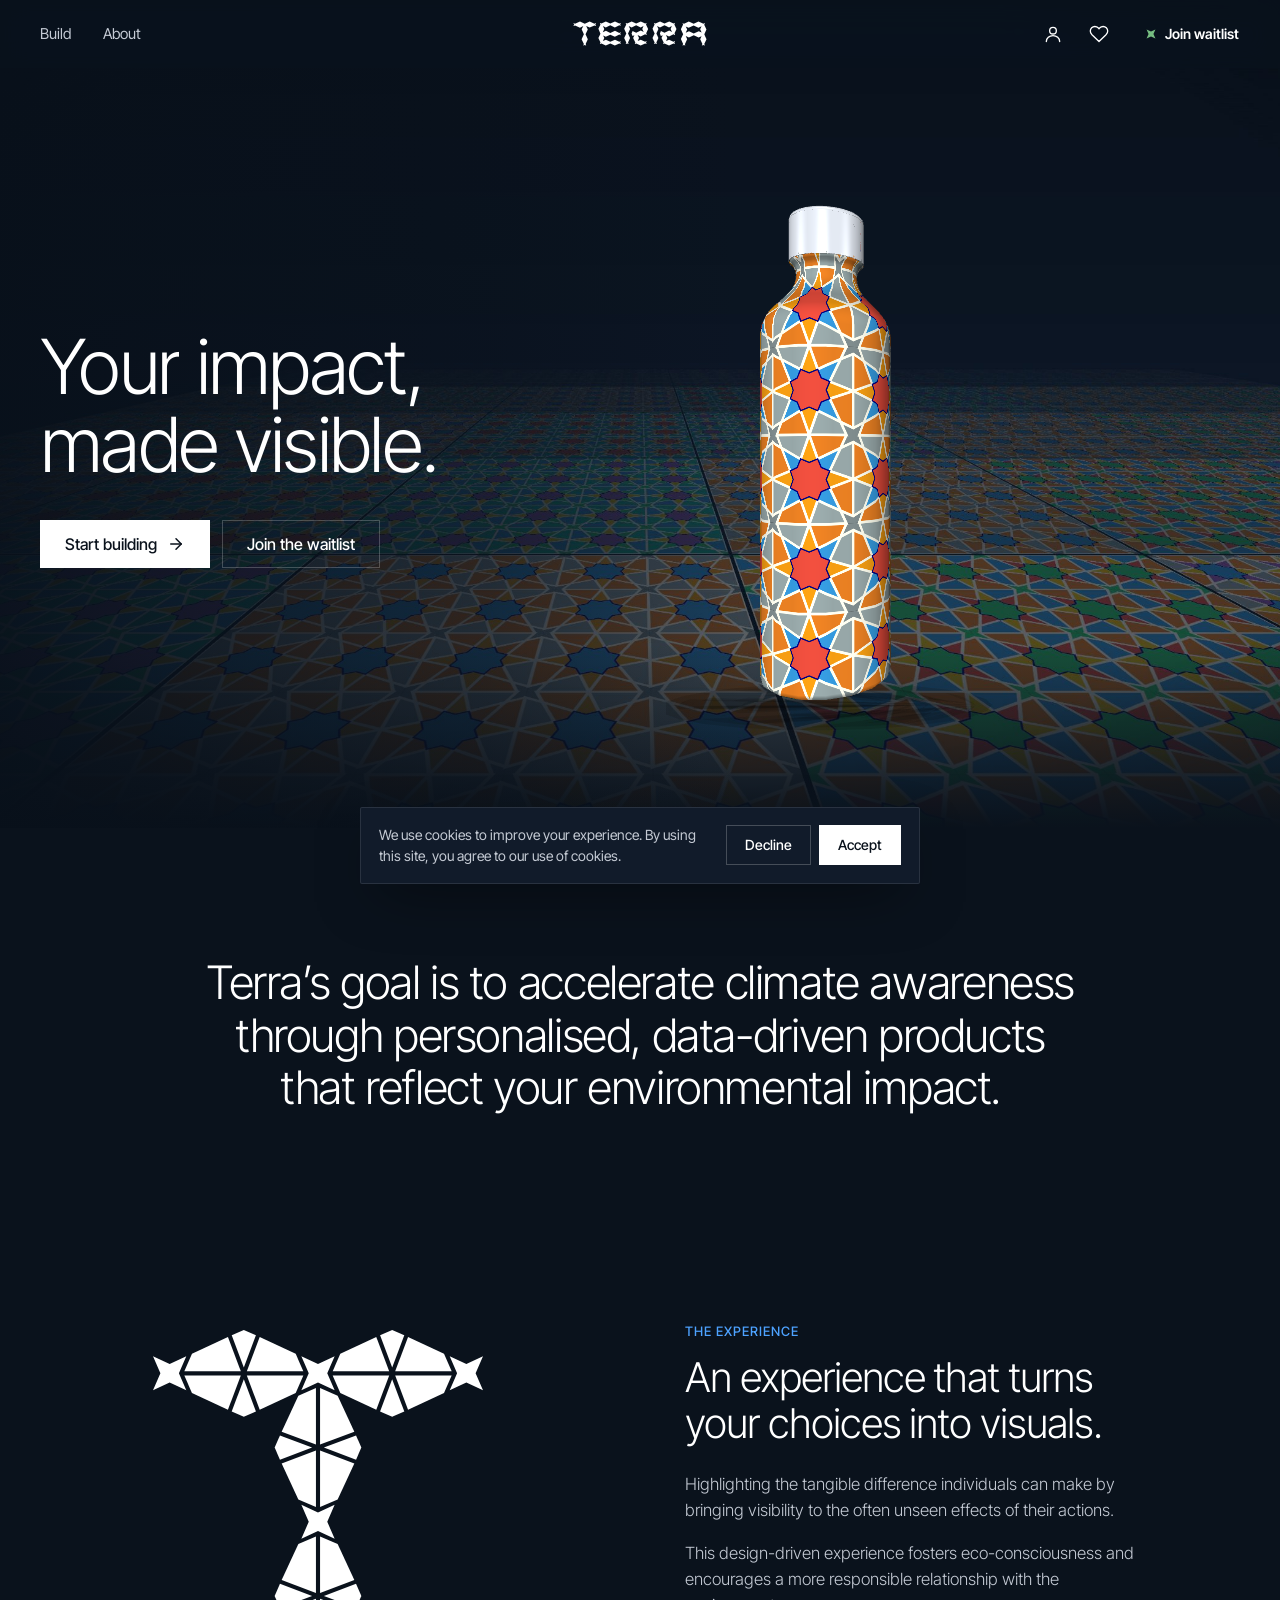
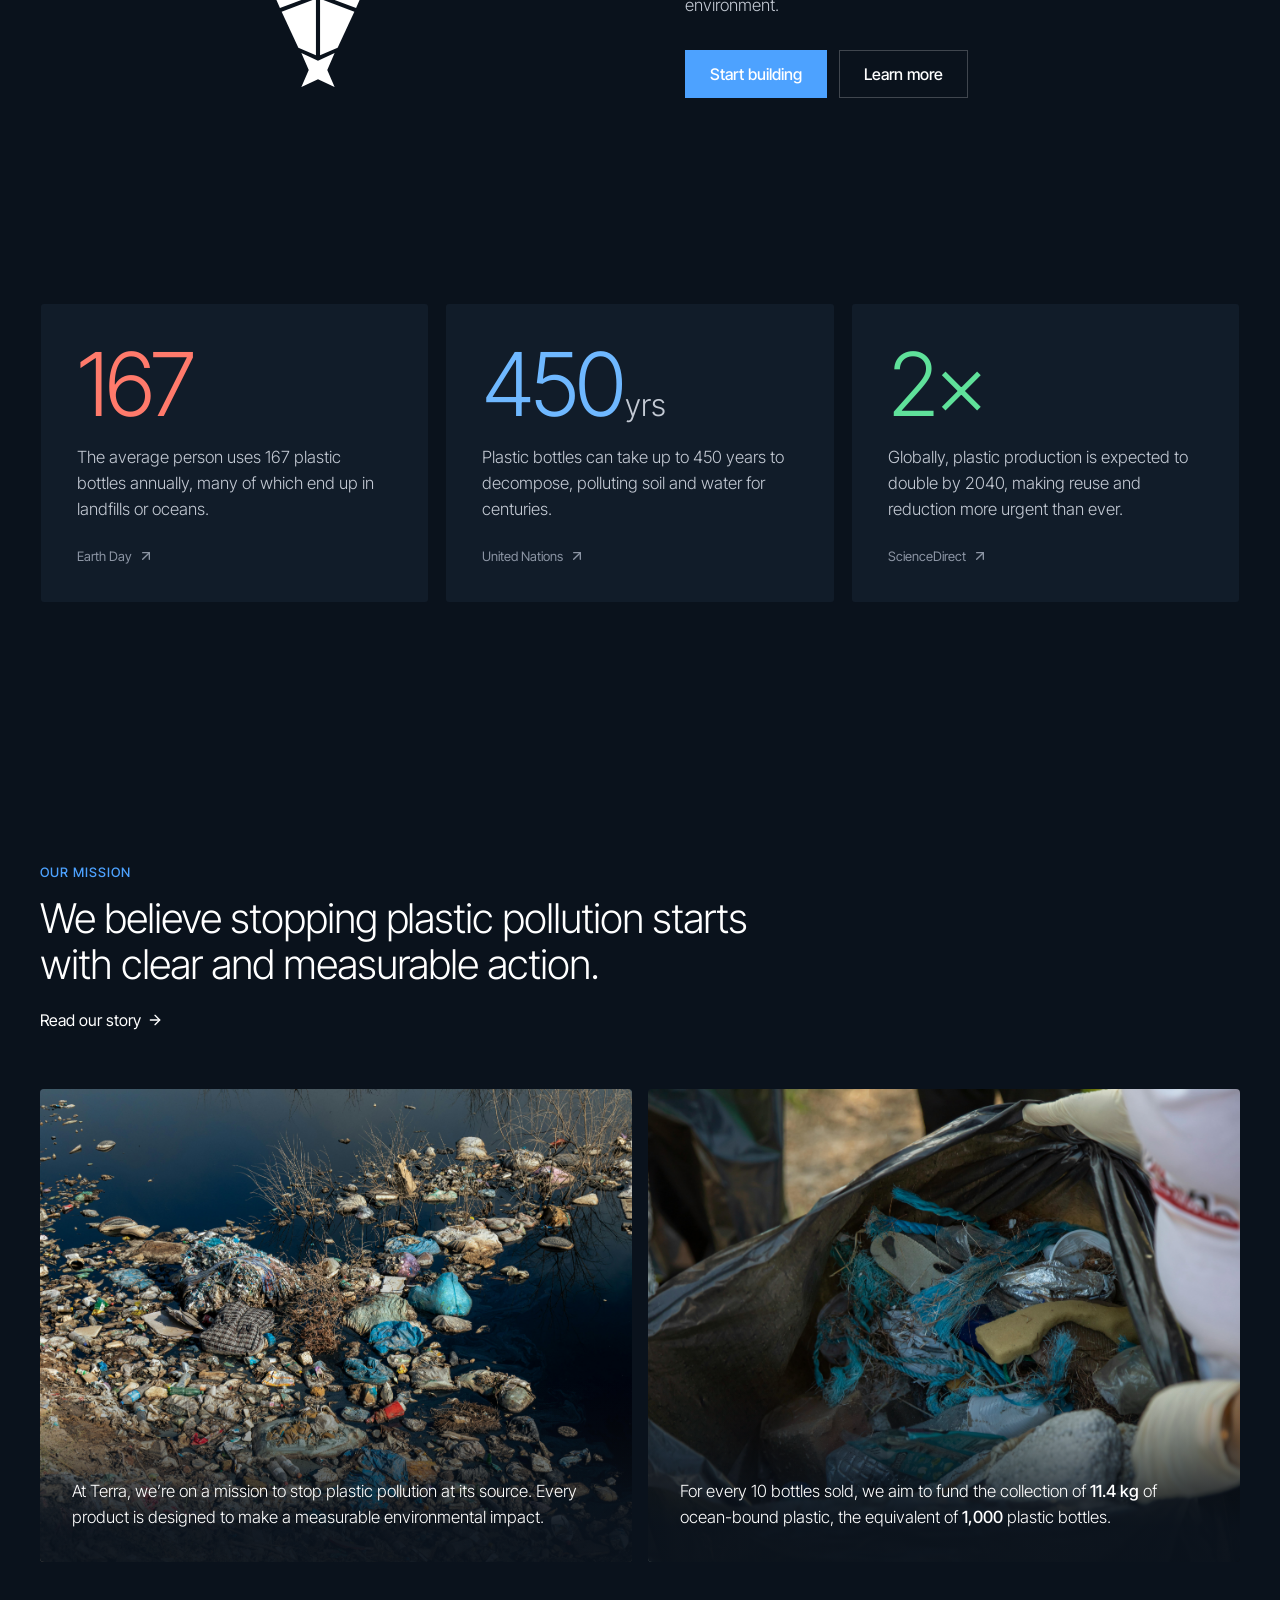
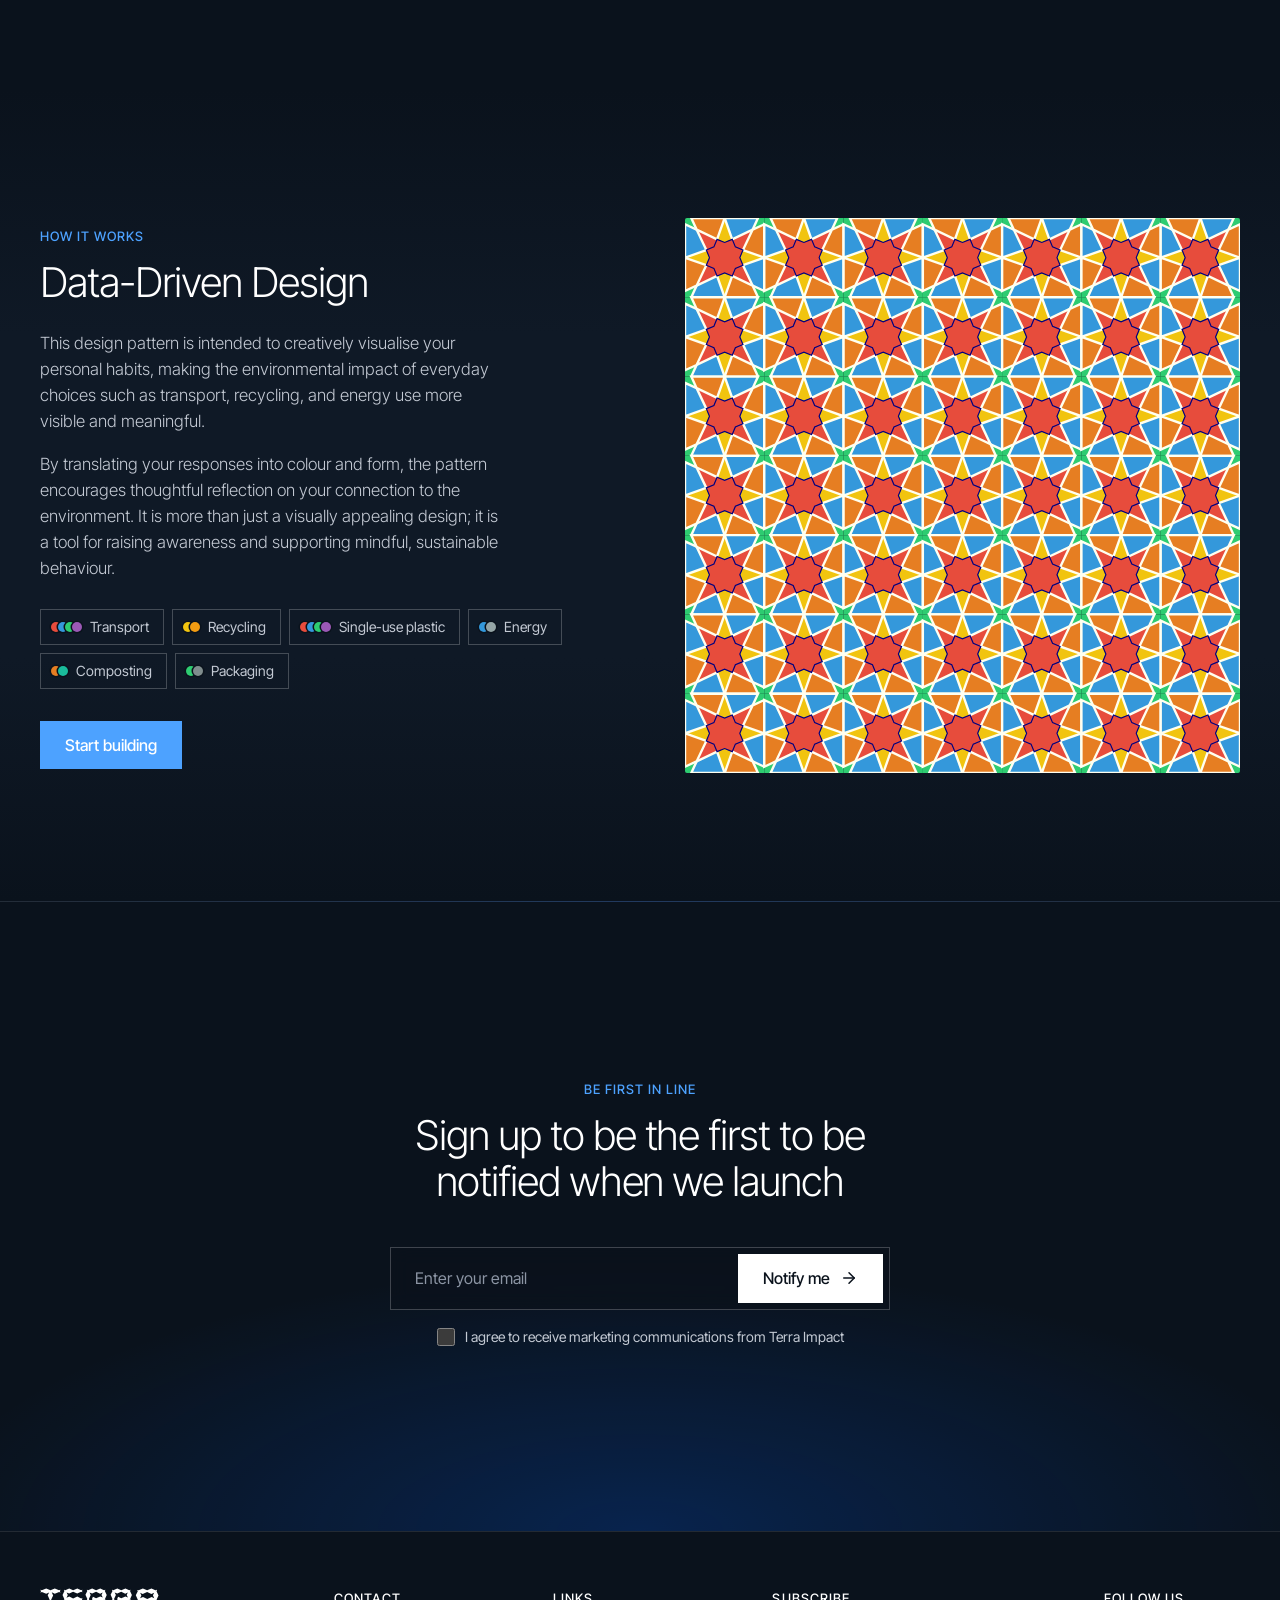
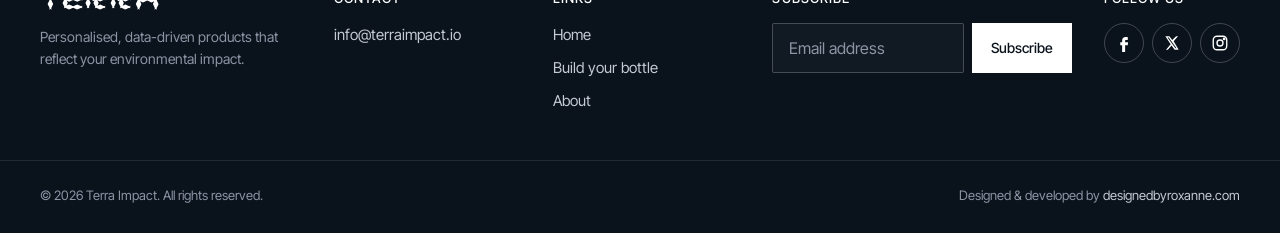
==== commit bee3800e: "Homepage hero: move the bottle further left Co-Authored-By: Claude Opus 5.5 <noreply@anthropic.com> " ====
--- a/index.html
+++ b/index.html
@@ -32,7 +32,7 @@
           <button type="button" class="btn btn--outline" data-open-waitlist>Join the waitlist</button>
         </div></div>
         <div class="hx-stage">
-          <div id="hx-bottle" class="hx-bottle" data-mode="cycle" data-tilt="0" data-ground="1" data-size="0.8" data-ox="0" data-interactive="1" aria-hidden="true"></div>
+          <div id="hx-bottle" class="hx-bottle" data-mode="cycle" data-tilt="0" data-ground="1" data-size="0.8" data-ox="-0.22" data-interactive="1" aria-hidden="true"></div>
           <aside class="hx-card" aria-label="The answers behind this pattern">
             <p class="hx-card-title">This bottle says</p>
             <ul id="hx-card"></ul>
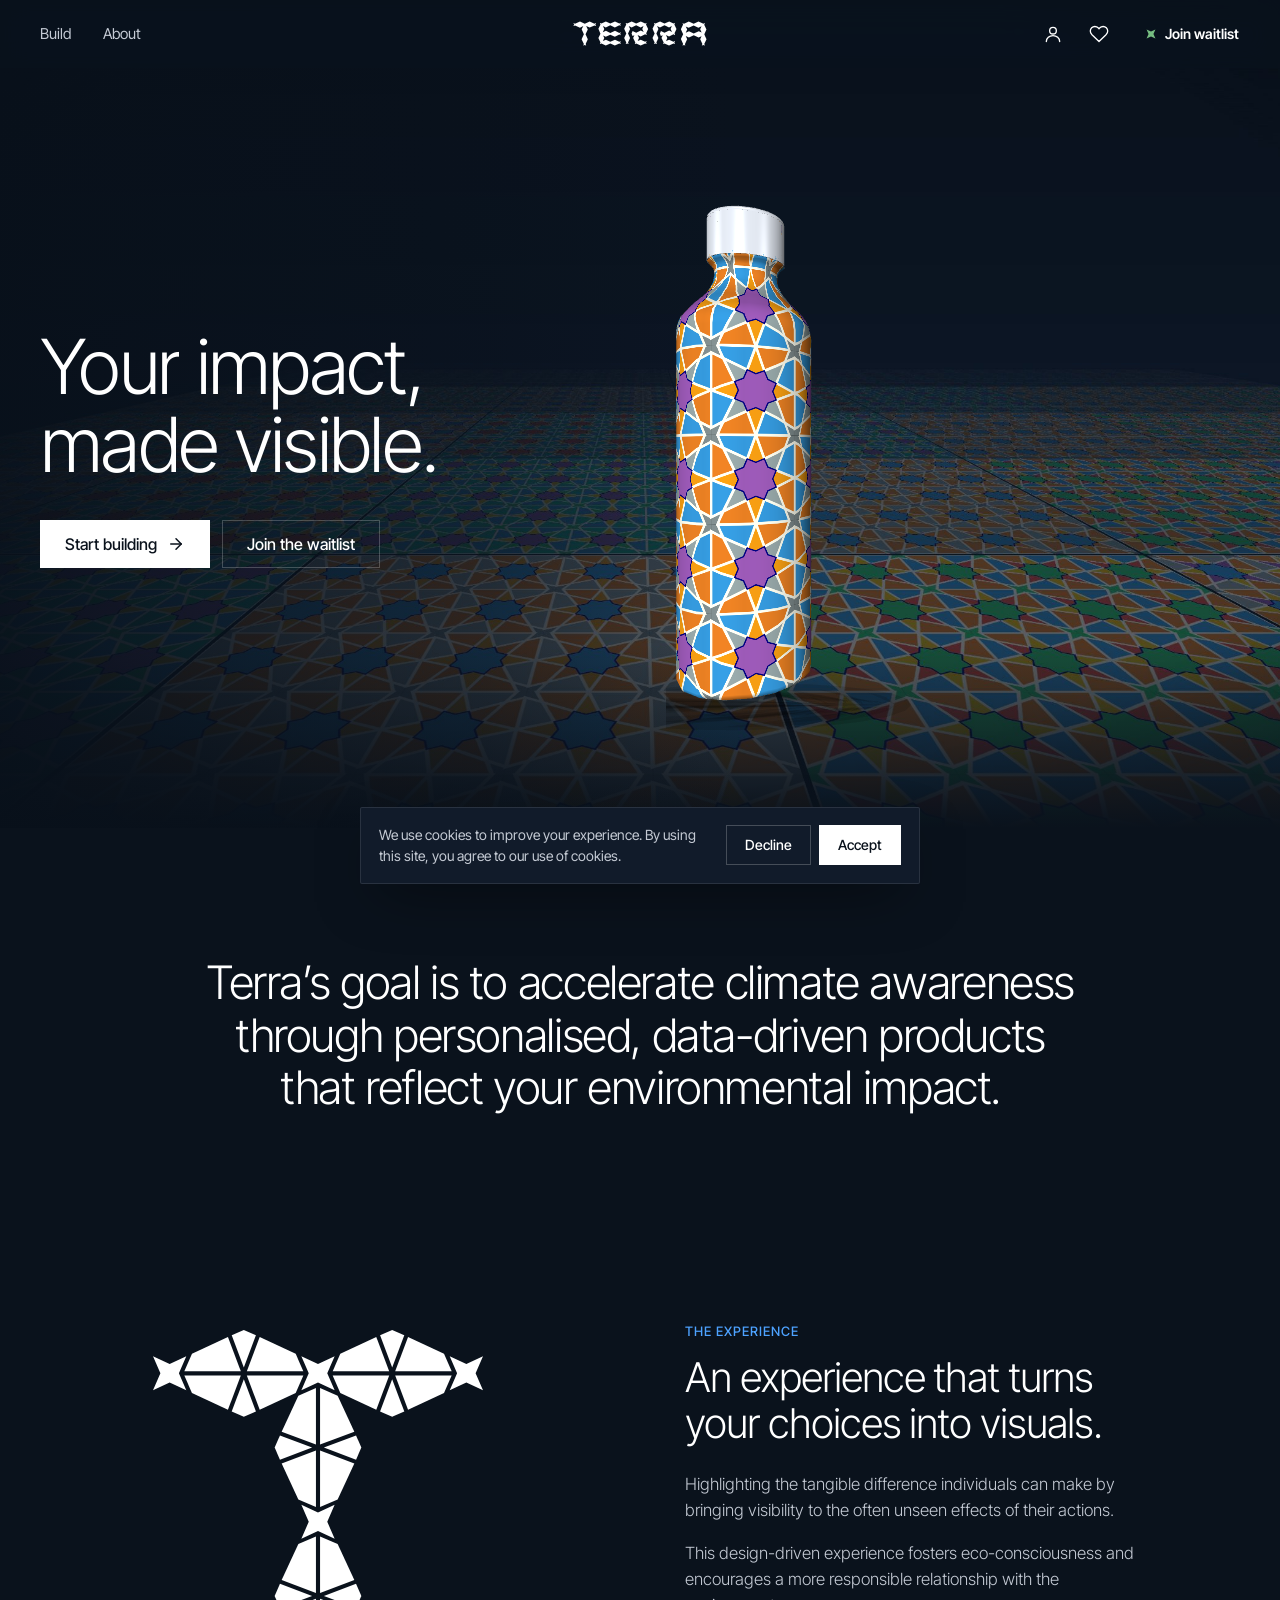
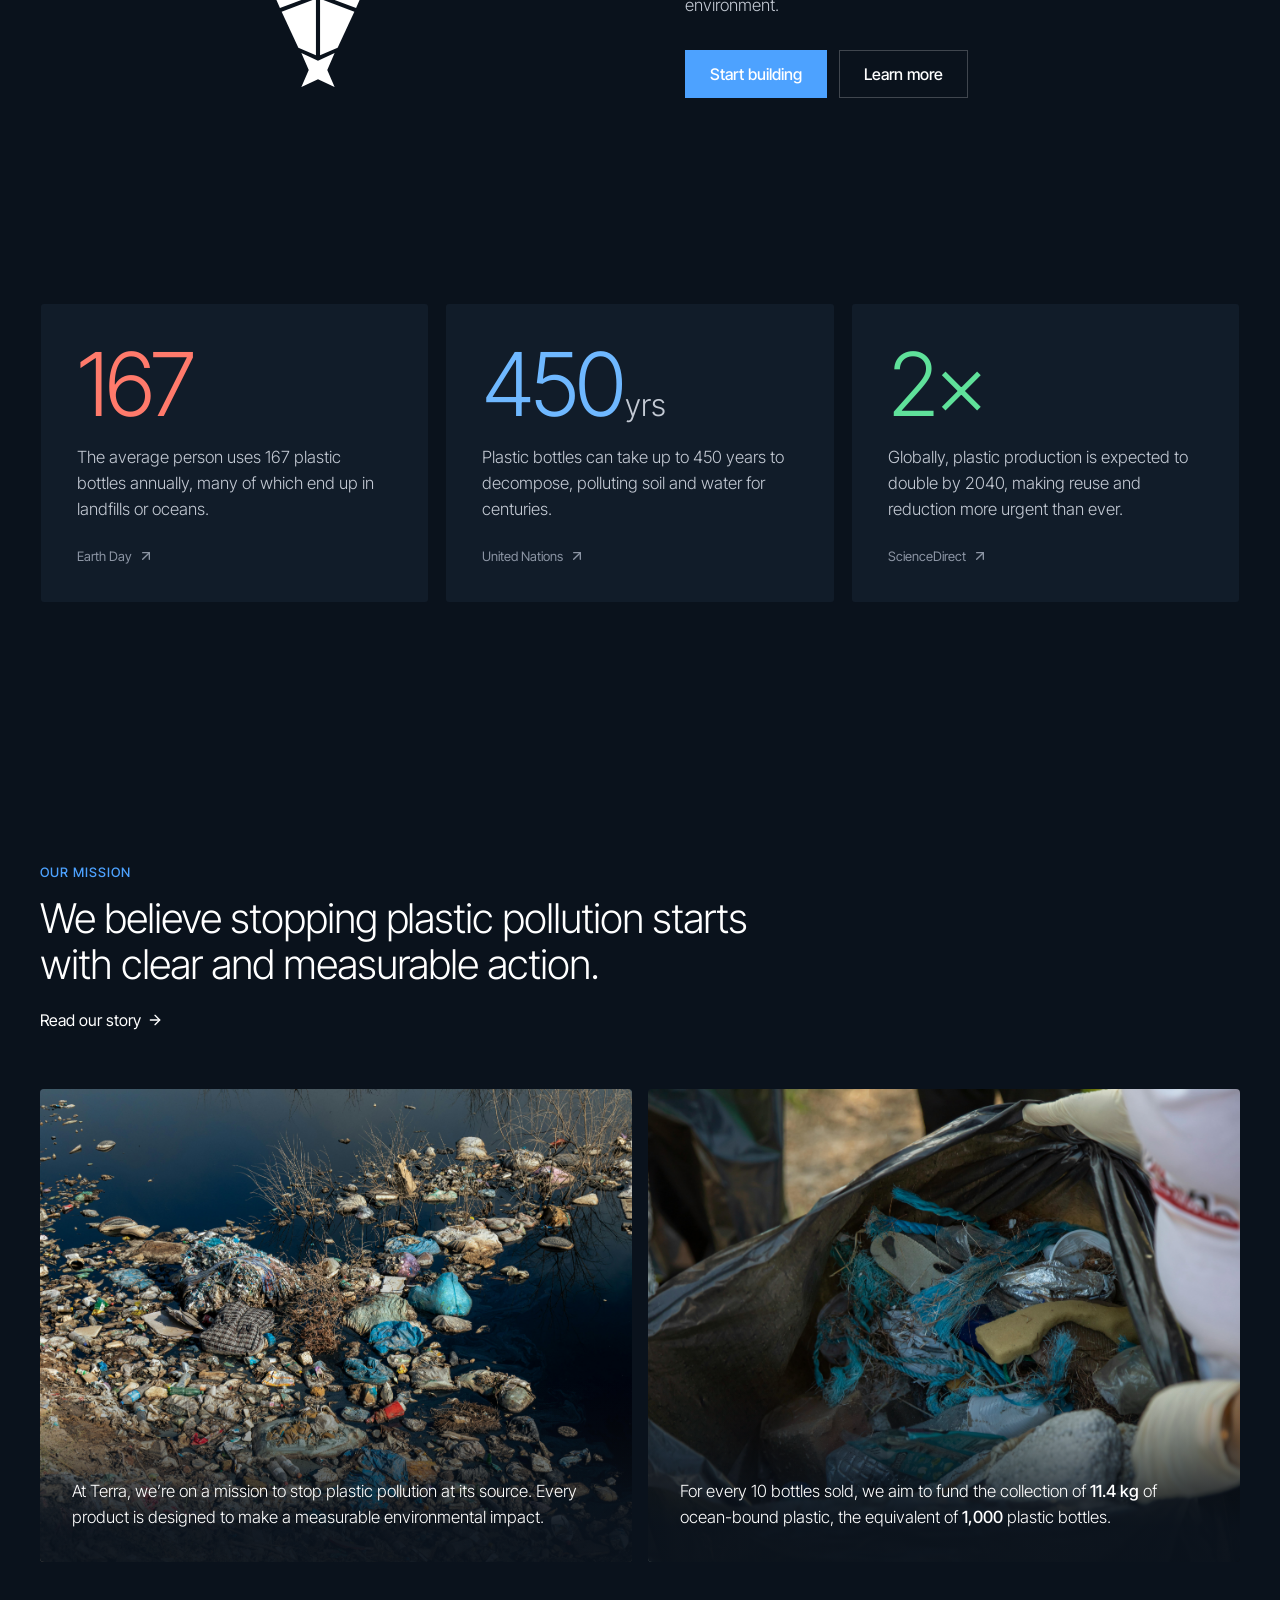
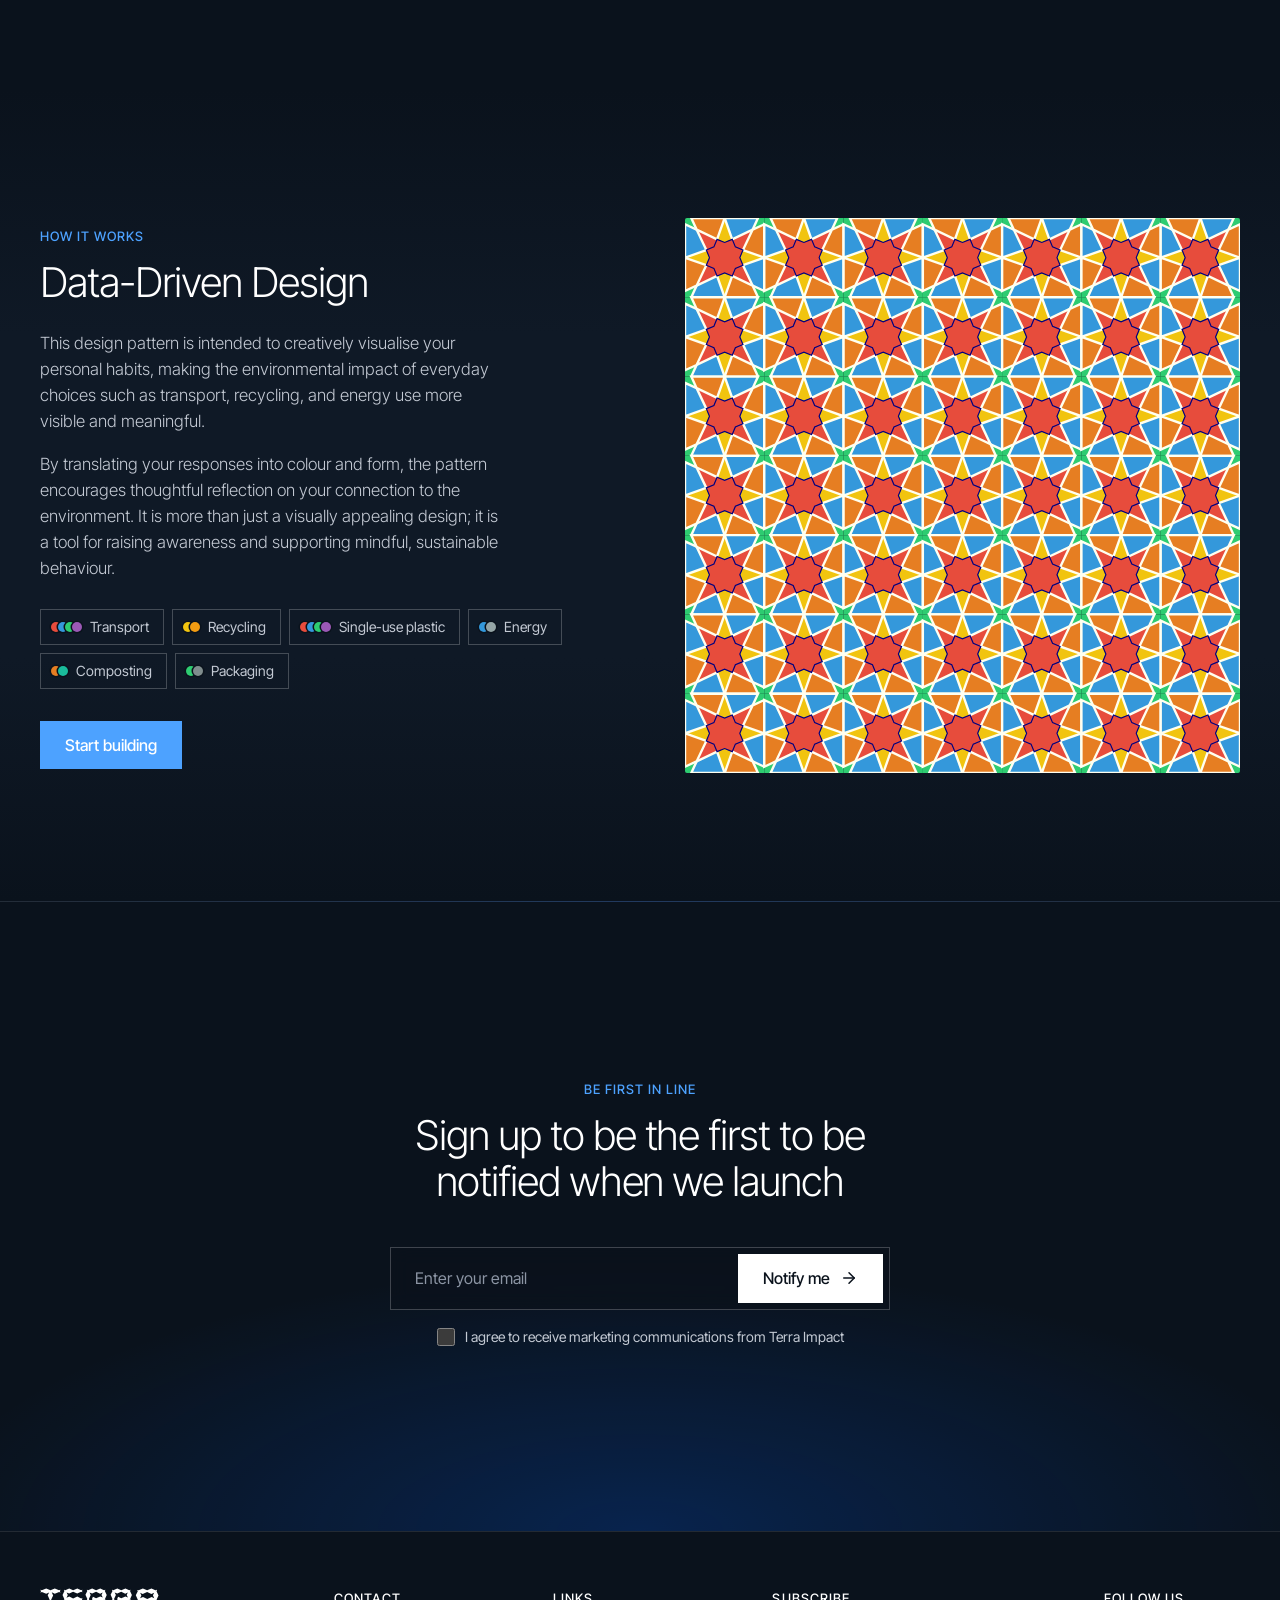
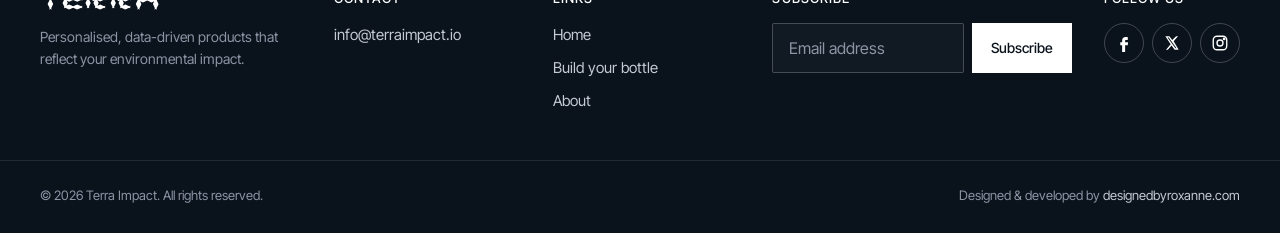
==== commit c1fb805d: "Homepage hero: bottle further left Co-Authored-By: Claude Opus 5.5 <noreply@anthropic.com> Claude-Se" ====
--- a/index.html
+++ b/index.html
@@ -32,7 +32,7 @@
           <button type="button" class="btn btn--outline" data-open-waitlist>Join the waitlist</button>
         </div></div>
         <div class="hx-stage">
-          <div id="hx-bottle" class="hx-bottle" data-mode="cycle" data-tilt="0" data-ground="1" data-size="0.8" data-ox="-0.22" data-interactive="1" aria-hidden="true"></div>
+          <div id="hx-bottle" class="hx-bottle" data-mode="cycle" data-tilt="0" data-ground="1" data-size="0.8" data-ox="-0.36" data-interactive="1" aria-hidden="true"></div>
           <aside class="hx-card" aria-label="The answers behind this pattern">
             <p class="hx-card-title">This bottle says</p>
             <ul id="hx-card"></ul>
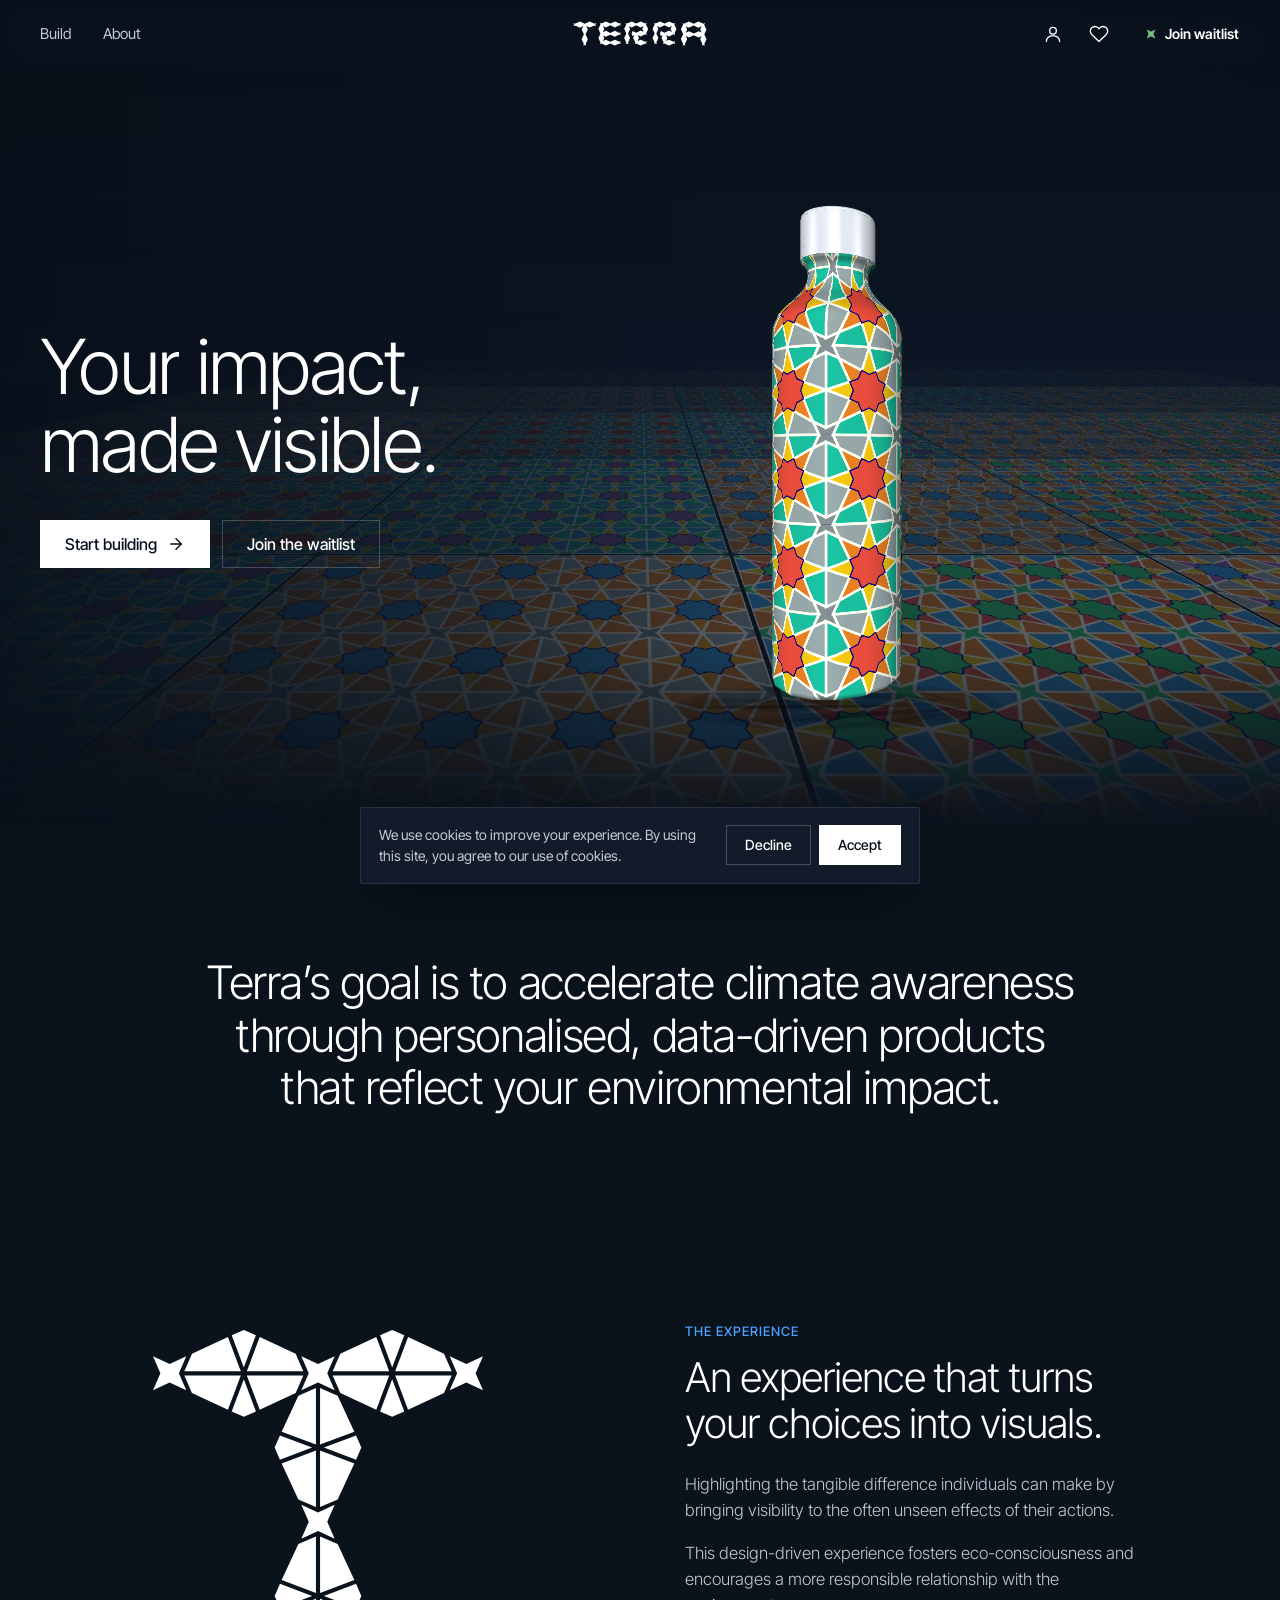
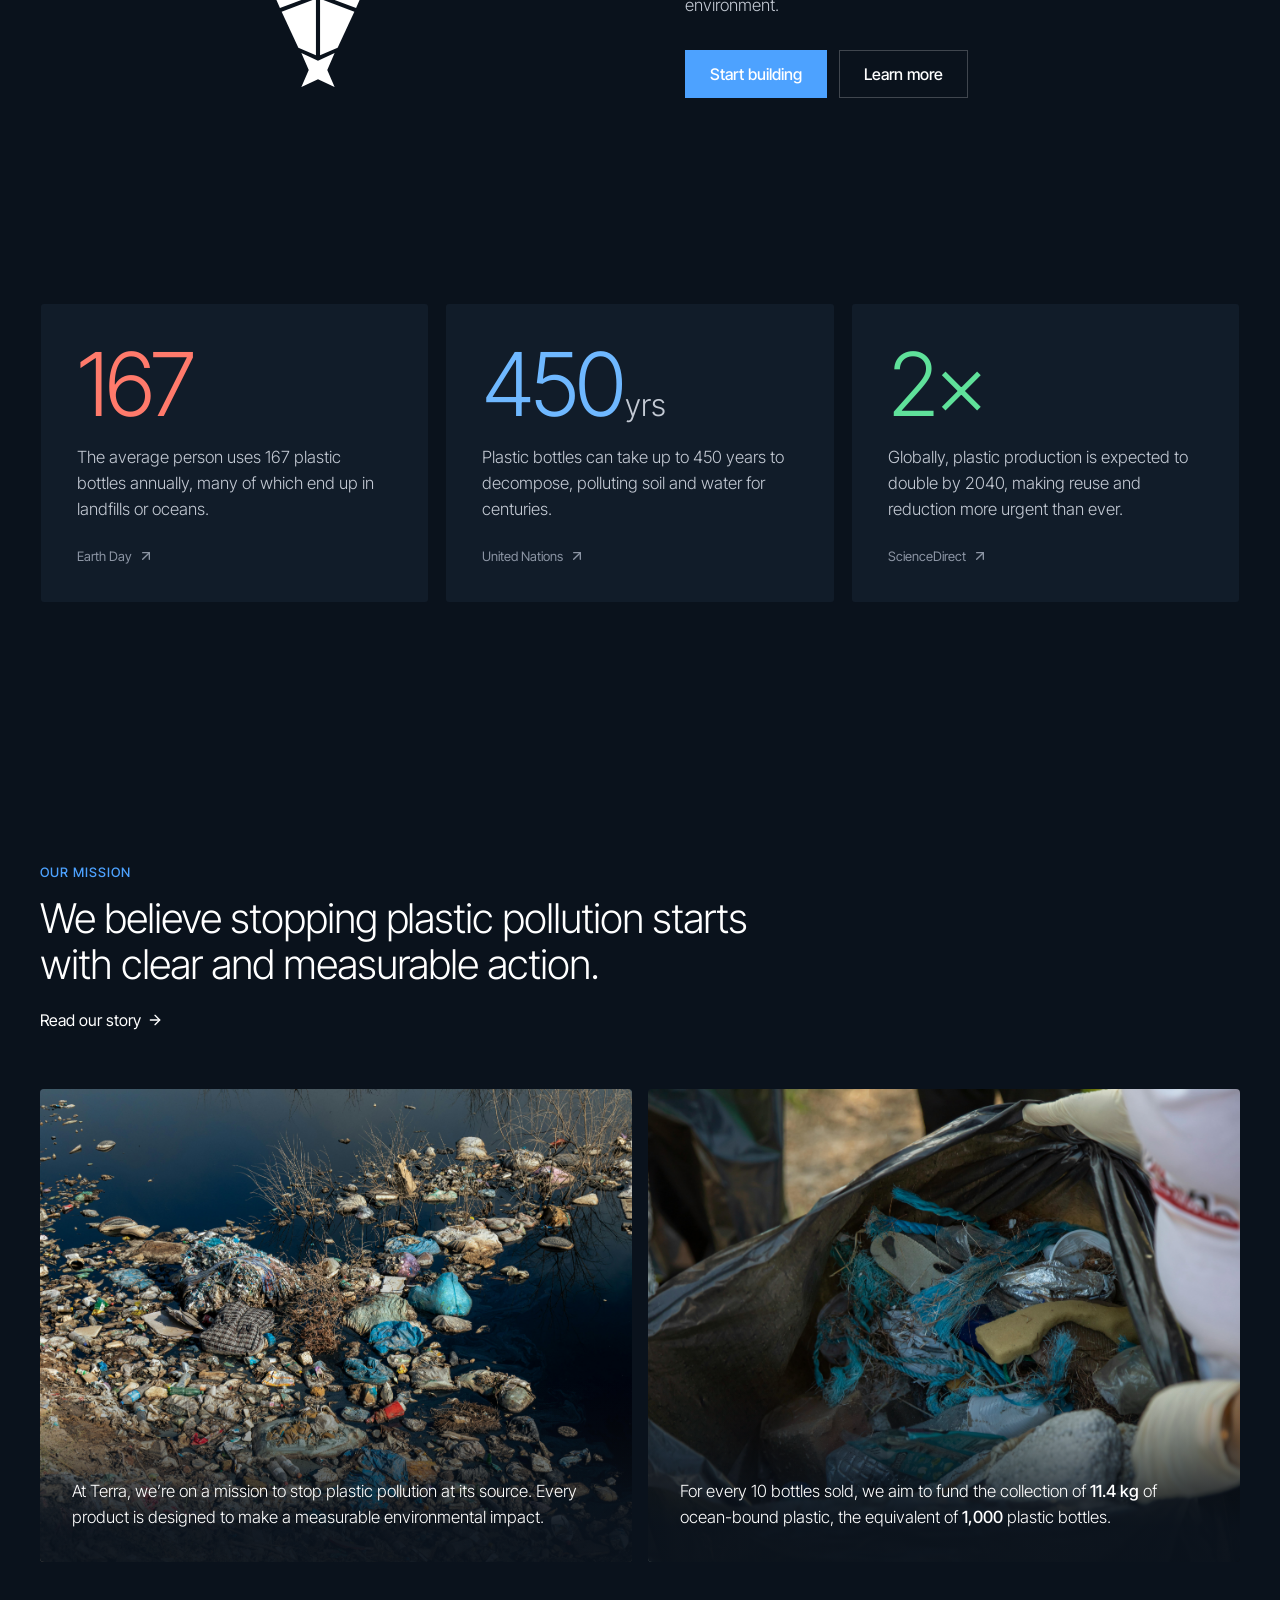
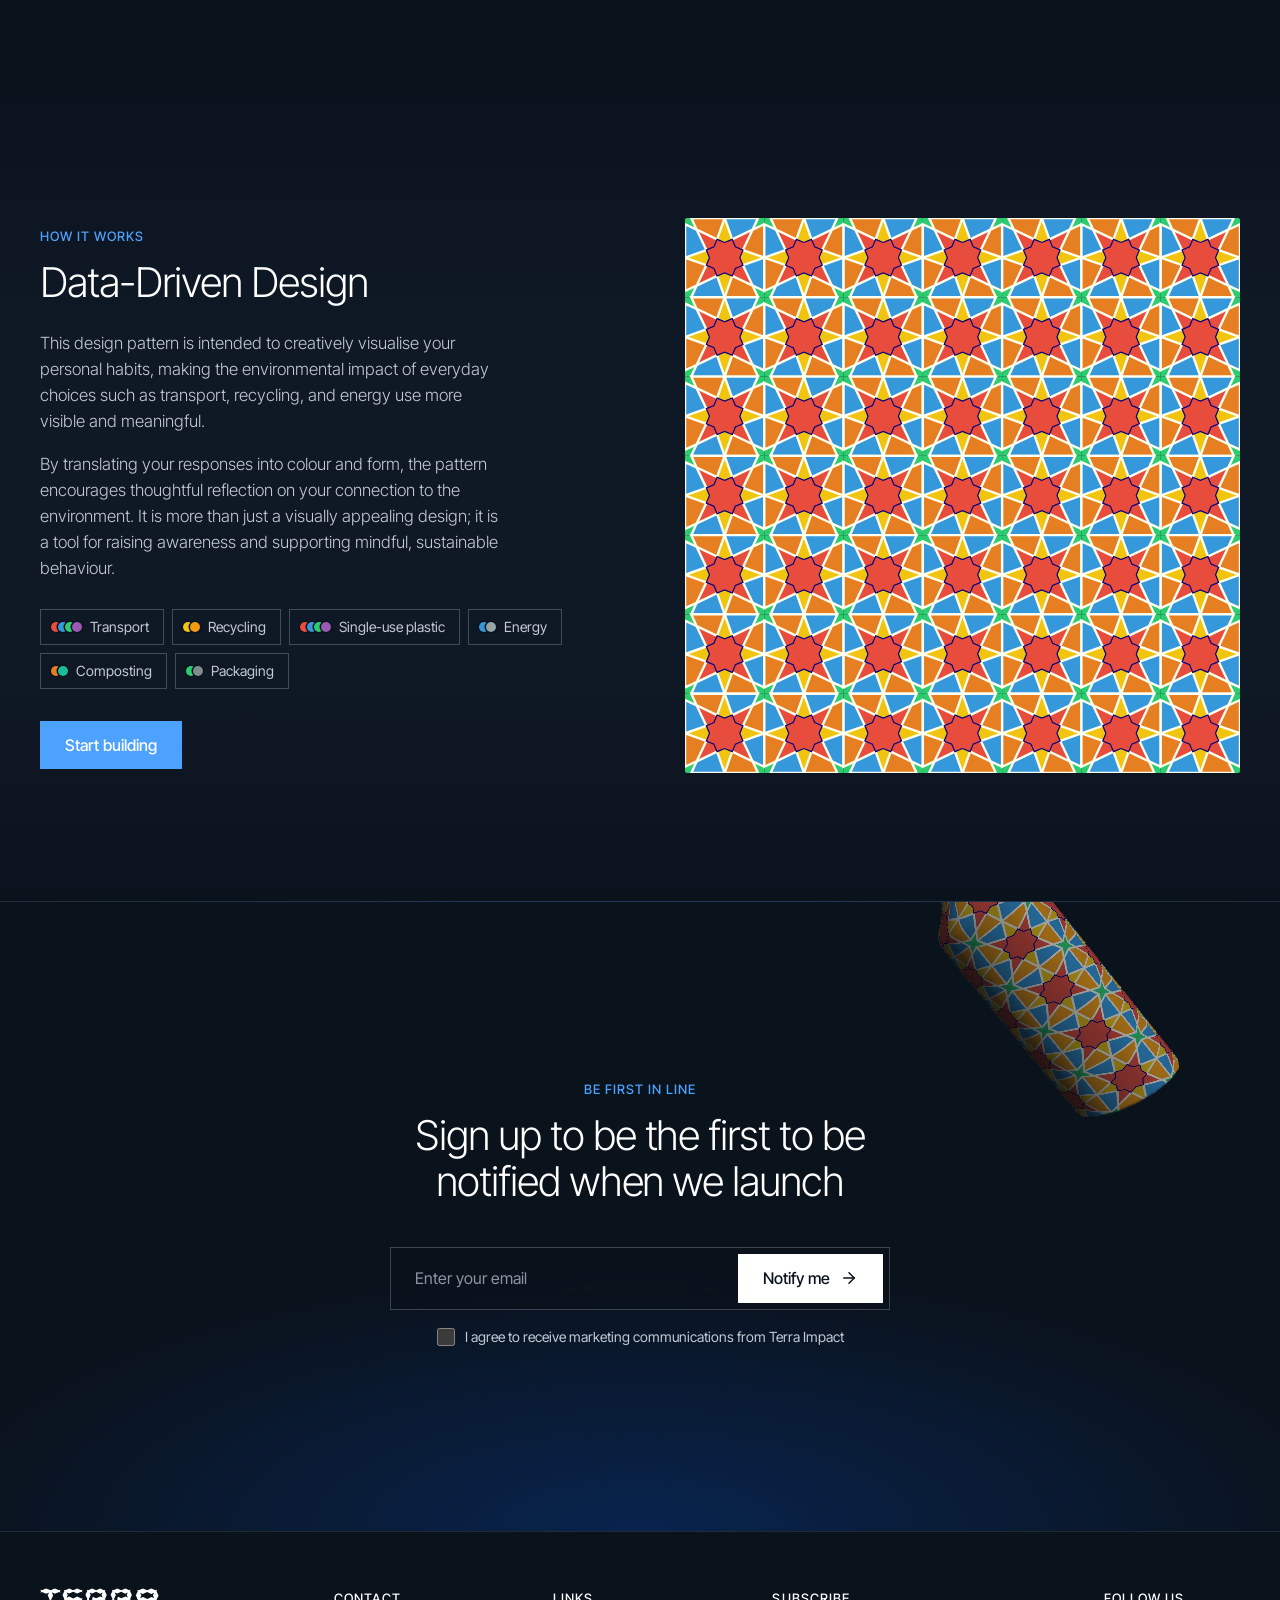
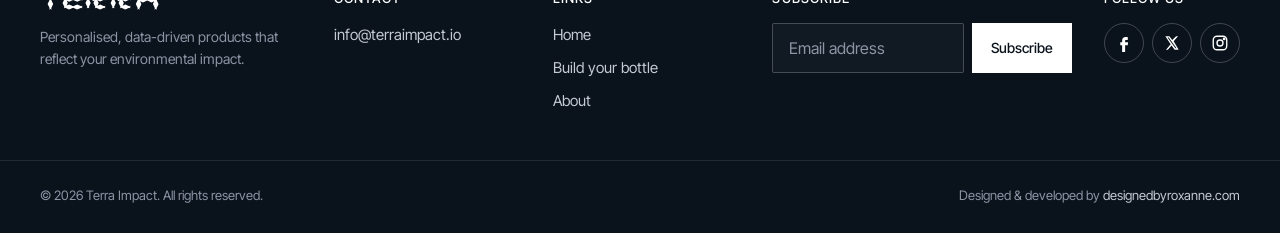
==== commit 9787becb: "Homepage hero: answer tags with each answer's tile shape around the bottle; bottle repositioned so t" ====
--- a/index.html
+++ b/index.html
@@ -32,7 +32,7 @@
           <button type="button" class="btn btn--outline" data-open-waitlist>Join the waitlist</button>
         </div></div>
         <div class="hx-stage">
-          <div id="hx-bottle" class="hx-bottle" data-mode="cycle" data-tilt="0" data-ground="1" data-size="0.8" data-ox="-0.36" data-interactive="1" aria-hidden="true"></div>
+          <div id="hx-bottle" class="hx-bottle" data-mode="cycle" data-tilt="0" data-ground="1" data-size="0.8" data-ox="-0.2" data-interactive="1" aria-hidden="true"></div>
           <aside class="hx-card" aria-label="The answers behind this pattern">
             <p class="hx-card-title">This bottle says</p>
             <ul id="hx-card"></ul>
@@ -184,5 +184,6 @@
   <script src="js/sketches/datapattern.js" defer></script>
   <script src="js/sketches/spinbot.js" defer></script>
   <script src="js/sketches/hero-bottle.js" defer></script>
+  <script src="js/sketches/hero-tags.js" defer></script>
 </body>
 </html>
--- a/css/home.css
+++ b/css/home.css
@@ -330,3 +330,38 @@
   .inline-form--lg input { text-align: center; padding-left: 16px; }
   .check--center { text-align: left; }
 }
+
+/* ---------- Hero: answer tags around the bottle (js/sketches/hero-tags.js) ---------- */
+.hx-tags { position: absolute; inset: 0; z-index: 2; pointer-events: none; }
+.hx-tag-lines { position: absolute; inset: 0; width: 100%; height: 100%; overflow: visible; }
+.hx-tag-lines path { fill: none; stroke: rgba(255, 255, 255, .35); stroke-width: 1; stroke-dasharray: 200; stroke-dashoffset: 200; transition: stroke-dashoffset .6s var(--ease) calc(var(--i) * 50ms); }
+.hx-tag-lines circle { fill: #fff; opacity: 0; transition: opacity .3s calc(var(--i) * 50ms + .3s); }
+.hx-tag {
+  position: absolute;
+  display: inline-flex; align-items: center; gap: 9px;
+  padding: 6px 12px 6px 6px;
+  border: 1px solid var(--line-strong);
+  background: rgba(10, 18, 28, .78);
+  -webkit-backdrop-filter: blur(8px); backdrop-filter: blur(8px);
+  font-size: 13px; white-space: nowrap;
+  opacity: 0; transform: translateY(-50%);
+  transition: opacity .35s calc(var(--i) * 60ms);
+}
+.hx-tag span { color: var(--muted); font-size: 11px; letter-spacing: .06em; text-transform: uppercase; }
+.hx-tag b { color: #fff; font-weight: 500; }
+.hx-tag-ico { width: 26px; height: 26px; flex: none; display: block; }
+.hx-stage:hover .hx-tag, .hx-stage.is-show .hx-tag { opacity: 1; }
+.hx-stage:hover .hx-tag-lines path, .hx-stage.is-show .hx-tag-lines path { stroke-dashoffset: 0; }
+.hx-stage:hover .hx-tag-lines circle, .hx-stage.is-show .hx-tag-lines circle { opacity: 1; }
+.hx-tags.is-below { position: relative; inset: auto; display: grid; grid-template-columns: 1fr 1fr; gap: 8px; padding: 4px 0 12px; pointer-events: auto; }
+.hx-tags.is-below .hx-tag-lines { display: none; }
+.hx-tags.is-below .hx-tag { position: static; transform: none; }
+@media (min-width: 860px) {
+  .hx-tags.is-below { position: absolute; inset: auto 0 0 0; padding: 0; opacity: 0; transition: opacity .35s; }
+  .hx-stage:hover .hx-tags.is-below, .hx-stage.is-show .hx-tags.is-below { opacity: 1; }
+}
+@media (max-width: 859px) {
+  .hx-tags.is-below { display: none; }
+  .hx-stage.is-show .hx-tags.is-below { display: grid; animation: hxIn .35s ease; }
+  .hx-tags.is-below .hx-tag { opacity: 1; }
+}
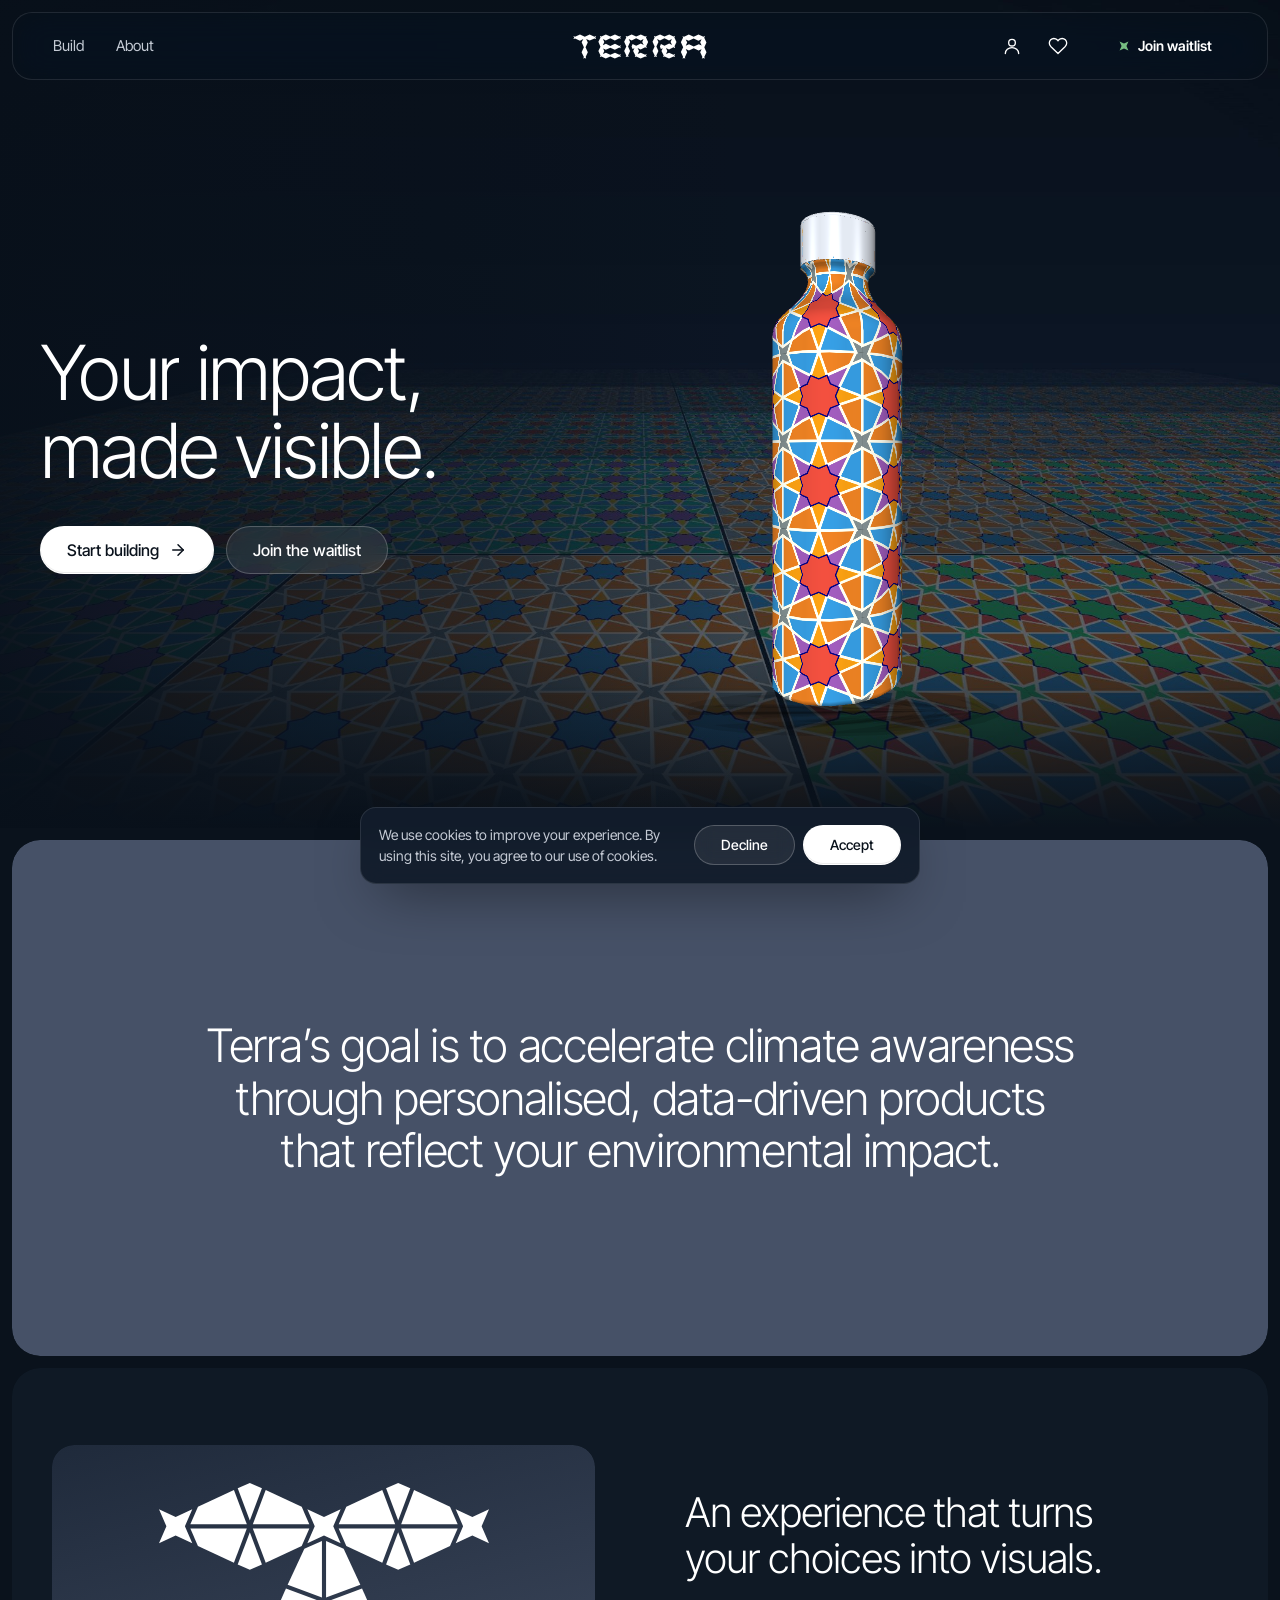
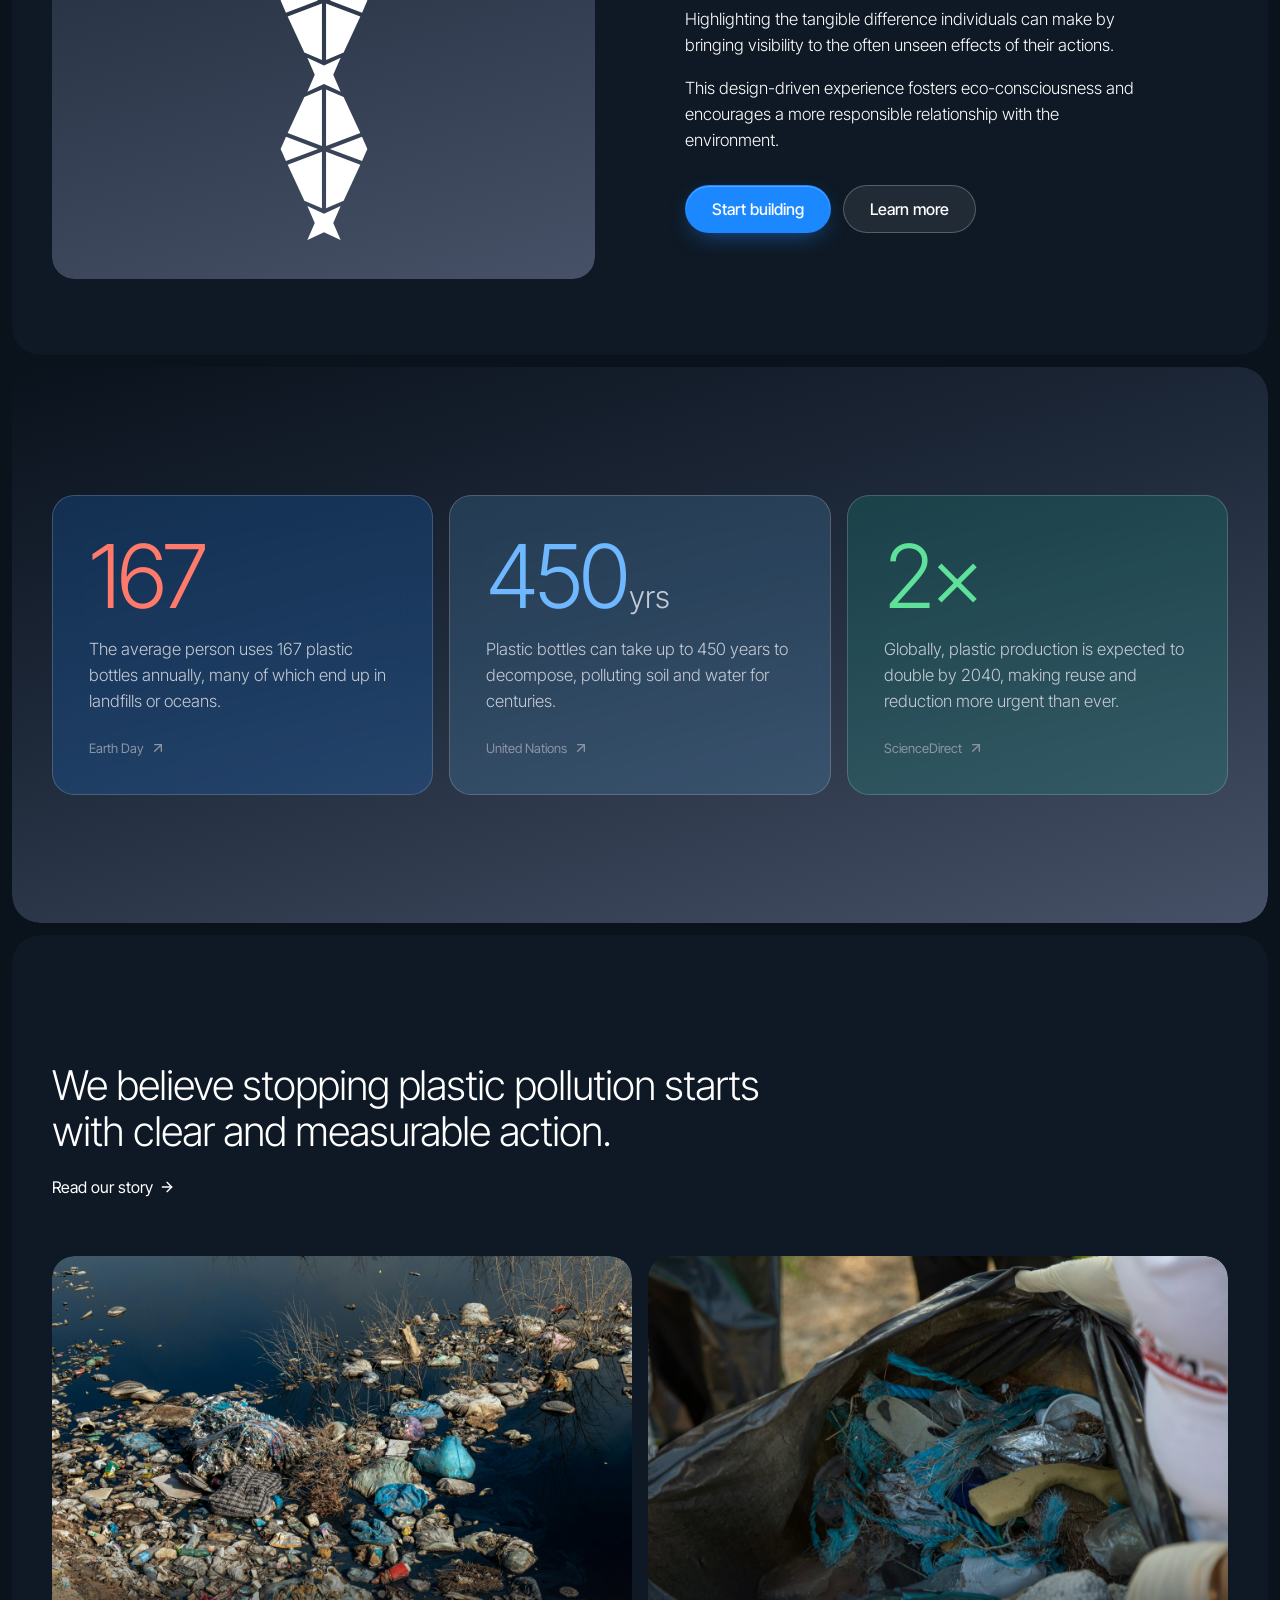
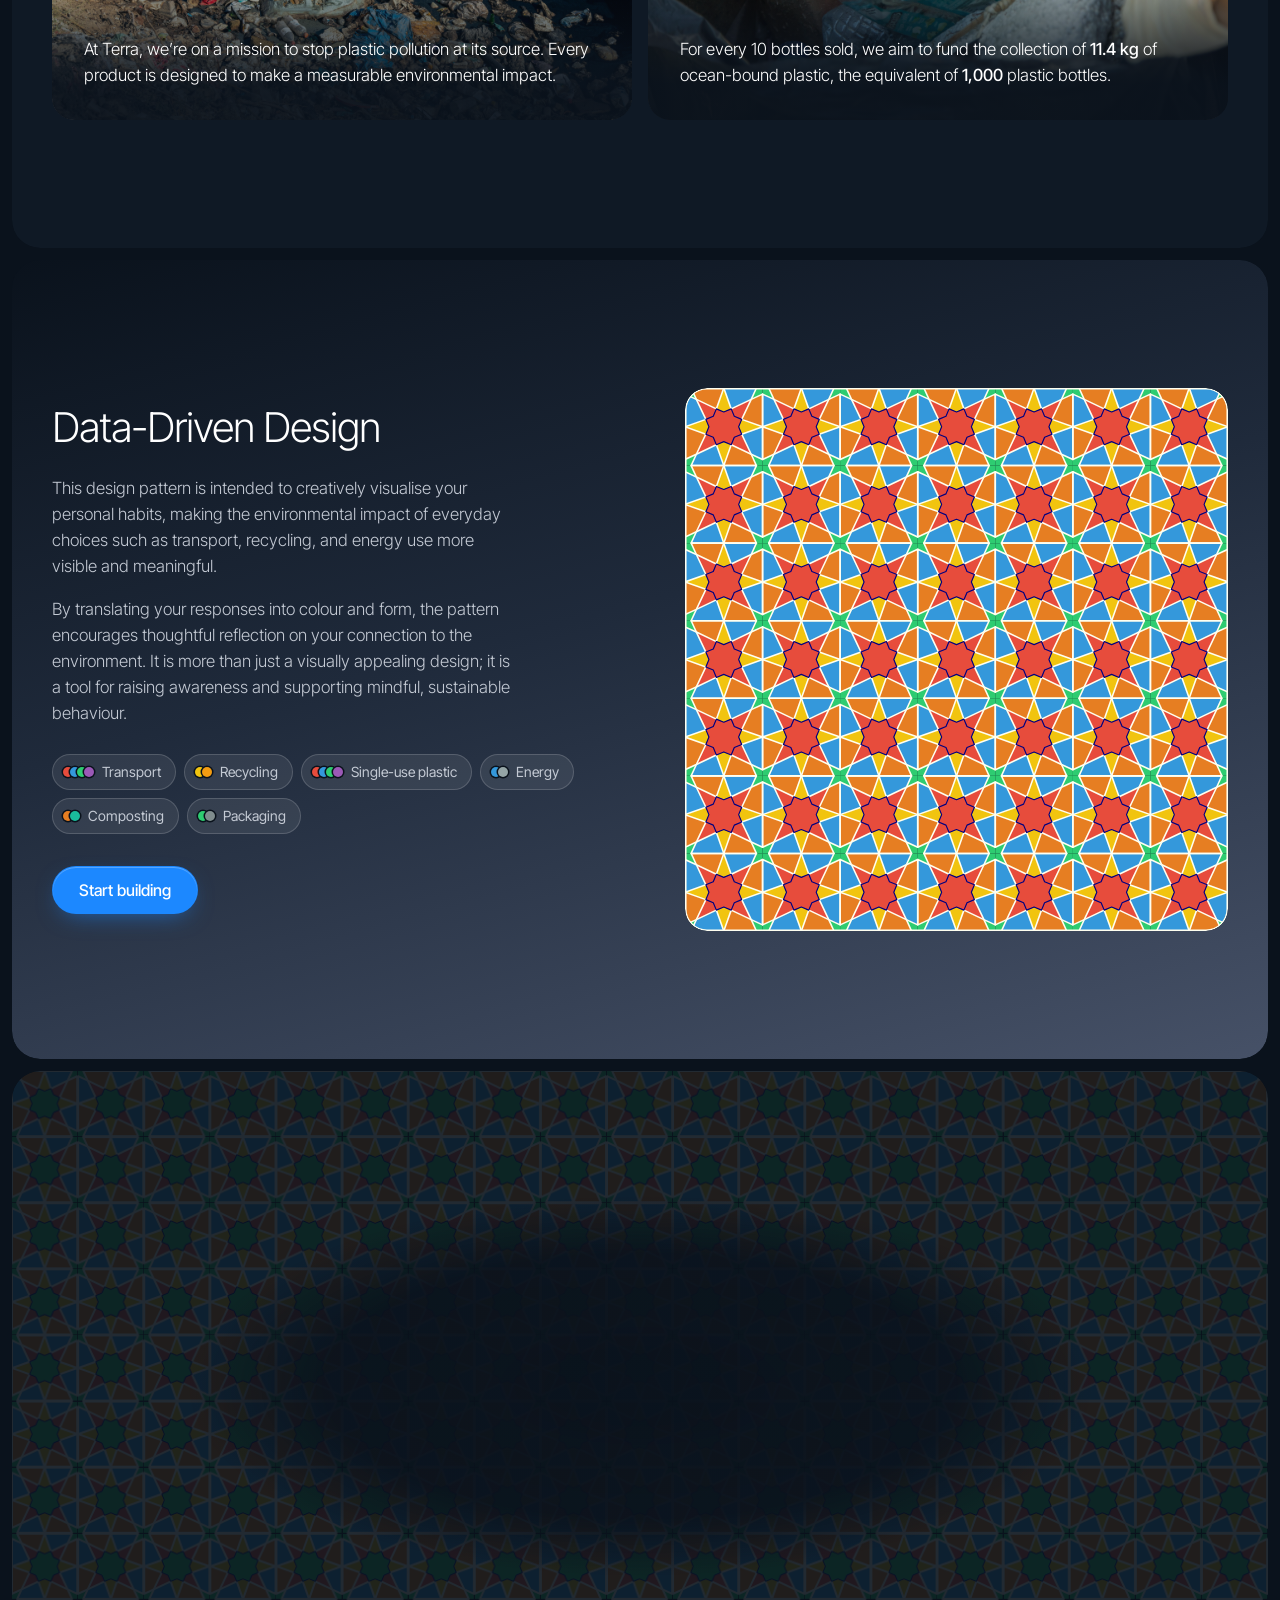
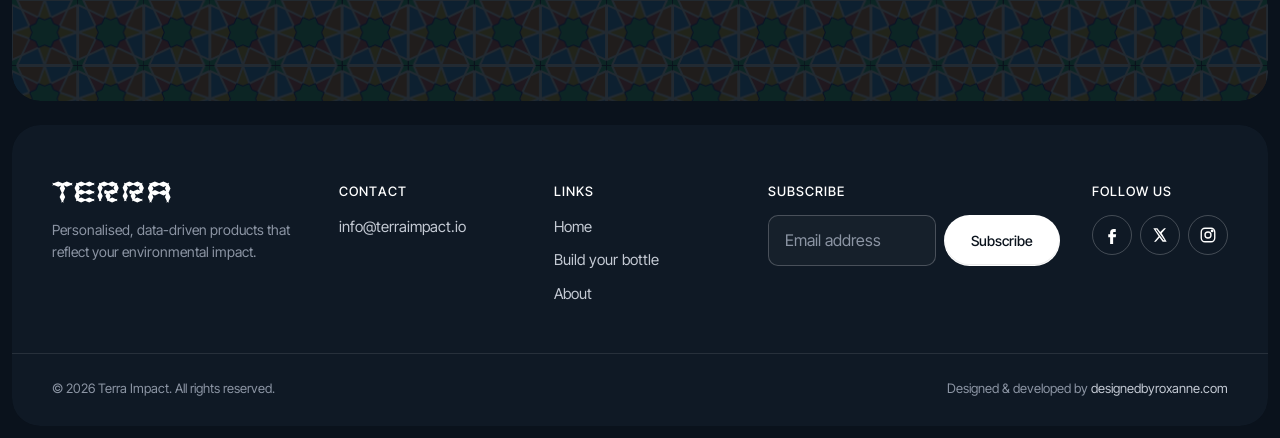
==== commit 3e949711: "New look: dark brand palette, rounded panels, frosted glass and mosaic fields across every page - cs" ====
--- a/index.html
+++ b/index.html
@@ -1,5 +1,5 @@
 <!DOCTYPE html>
-<html lang="en">
+<html lang="en" data-tone="dark">
 <head>
   <meta charset="UTF-8">
   <meta name="viewport" content="width=device-width, initial-scale=1, viewport-fit=cover">
@@ -16,6 +16,7 @@
   <link rel="stylesheet" href="https://fonts.googleapis.com/css2?family=Inter+Tight:wght@300;400;500;600&display=swap">
   <link rel="stylesheet" href="css/base.css">
   <link rel="stylesheet" href="css/home.css">
+  <link rel="stylesheet" href="css/theme.css">
 </head>
 <body class="page-home">
   <a class="skip-link" href="#main">Skip to content</a>
@@ -185,5 +186,6 @@
   <script src="js/sketches/spinbot.js" defer></script>
   <script src="js/sketches/hero-bottle.js" defer></script>
   <script src="js/sketches/hero-tags.js" defer></script>
+  <script src="js/mosaic-fields.js"></script>
 </body>
 </html>
--- a/css/home.css
+++ b/css/home.css
@@ -236,7 +236,7 @@
   position: absolute;
   z-index: 5;
   min-width: 200px;
-  max-width: 260px;
+  max-width: 300px;
   padding: 14px 16px;
   background: rgba(10, 18, 28, .95);
   border: 1px solid var(--line-strong);
@@ -249,7 +249,7 @@
 .dd-tooltip .tt-part { color: var(--accent); font-size: 11px; letter-spacing: .08em; text-transform: uppercase; }
 .dd-tooltip .tt-title { font-weight: 500; margin: 2px 0 10px; line-height: 1.35; }
 .dd-tooltip ul { list-style: none; margin: 0; padding: 0; display: grid; grid-template-columns: 1fr 1fr; gap: 4px 12px; }
-.dd-tooltip li { display: flex; align-items: center; gap: 6px; color: var(--text-2); }
+.dd-tooltip li { display: flex; align-items: center; gap: 6px; color: var(--text-2); white-space: nowrap; }
 
 .swatch {
   flex: none;
--- a/css/theme.css
+++ b/css/theme.css
@@ -0,0 +1,244 @@
+/* ==========================================================================
+   Theme: the brand palette and Inter Tight on Midnight, with sections as
+   rounded panels inset from the edges, a floating frosted header, pill
+   buttons, frosted glass cards and mosaic fields behind the sign-up areas.
+   Loaded after each page's own stylesheet. The dark tone (data-tone="dark"
+   on <html>) is the one in use.
+   ========================================================================== */
+:root {
+  /* brand palette */
+  --midnight: #0A121C;
+  --slate: #465167;
+  --bright-blue: #1C88FF;
+  --whisper: #F5F4F8;
+  --teal: #1ABC9C;
+  --sky: #4DA2FF;
+  --light-green: #58D68D;
+  --muted-blue: #5DACE2;
+  --bg: var(--midnight);
+  --bg-2: #0f1925;
+  --accent: var(--sky);
+  --accent-hover: var(--bright-blue);
+  --ice: var(--whisper);
+  --mist: #FFFFFF;
+  --ink: var(--midnight);
+  --cobalt: var(--bright-blue);
+  --steel: linear-gradient(165deg, var(--midnight) 0%, #1f2a3b 45%, var(--slate) 100%);
+  --radius-sm: 10px;
+  --radius: 16px;
+  --radius-lg: 22px;
+  --tile: 28px;
+  --pill: 999px;
+}
+body { background: var(--bg); }
+
+/* ---------- Type: Inter Tight throughout (brand font) ---------- */
+.eyebrow { letter-spacing: .1em; }
+
+/* ---------- Header: floating frosted bar ---------- */
+.site-header {
+  top: 12px;
+  margin: 12px 12px 0;
+  border-radius: 20px;
+  background: rgba(10, 18, 28, .45);
+  -webkit-backdrop-filter: saturate(160%) blur(18px);
+  backdrop-filter: saturate(160%) blur(18px);
+  border: 1px solid rgba(255, 255, 255, .1);
+}
+.site-header.is-scrolled { background: rgba(10, 18, 28, .75); border-color: rgba(255, 255, 255, .14); }
+.hx--floor { margin-top: calc((var(--header-h) + 12px) * -1); padding-top: calc(var(--header-h) + 12px); }
+
+/* ---------- Buttons: pills ---------- */
+.btn { border-radius: var(--pill); padding-inline: 26px; }
+.btn--primary { --btn-bg: var(--cobalt); box-shadow: 0 8px 24px -10px rgba(28, 136, 255, .7), inset 0 1px 0 rgba(255, 255, 255, .25); }
+.btn--outline { --btn-bg: rgba(255, 255, 255, .08); --btn-bd: rgba(255, 255, 255, .22); -webkit-backdrop-filter: blur(10px); backdrop-filter: blur(10px); }
+.btn--light { box-shadow: inset 0 -1px 0 rgba(0, 0, 0, .08); }
+
+/* ---------- Tiles: sections become rounded panels inset from the edges ---------- */
+.statement, .experience, .facts, .mission, .datadriven, .waitlist-band,
+.goal, .ripple, .pillars, .guide, .cta-band {
+  margin: 12px;
+  border-radius: var(--tile);
+  position: relative;
+  isolation: isolate;
+  overflow: hidden;
+}
+/* light tiles flip the colour tokens so every component follows */
+.statement, .experience, .waitlist-band, .goal, .ripple, .guide, .cta-band {
+  --text: var(--ink);
+  --text-2: #3a4a5f;
+  --muted: #64738a;
+  --line: rgba(13, 23, 38, .12);
+  --line-strong: rgba(13, 23, 38, .24);
+  --surface: rgba(255, 255, 255, .55);
+  --accent: var(--bright-blue);
+  color: var(--ink);
+}
+.statement, .goal, .guide, .cta-band { background: var(--ice); }
+.experience, .waitlist-band, .ripple { background: var(--mist); }
+.statement .h2, .experience .h2, .waitlist-band .h2, .goal .h2, .ripple .h2, .guide .h2, .cta-band .h2,
+.statement-text, .experience .prose p { color: var(--ink); }
+:is(.statement, .experience, .waitlist-band, .goal, .ripple, .guide, .cta-band) .btn--outline { --btn-fg: var(--ink); --btn-bg: rgba(255, 255, 255, .5); --btn-bd: rgba(13, 23, 38, .16); }
+:is(.statement, .experience, .waitlist-band, .goal, .ripple, .guide, .cta-band) .btn--outline:hover { --btn-bg: var(--ink); --btn-fg: #fff; }
+:is(.statement, .experience, .waitlist-band, .goal, .ripple, .guide, .cta-band) .btn--light { --btn-bg: var(--ink); --btn-fg: #fff; }
+.gradient-text { background-image: linear-gradient(90deg, var(--bright-blue), var(--muted-blue), var(--teal), var(--bright-blue)); -webkit-text-fill-color: transparent; }
+
+/* dark tiles: the steel gradient from deep navy to blue grey */
+.datadriven, .facts { background: var(--steel); }
+.mission, .pillars { background: var(--bg-2); }
+
+/* ---------- Hero and mosaic fields ---------- */
+.mosaic-field { position: absolute; inset: 0; z-index: -1; pointer-events: none; }
+.mosaic-field canvas { width: 100%; height: 100%; display: block; }
+.hx-tag { border-radius: 14px !important; background: rgba(10, 18, 28, .5) !important; -webkit-backdrop-filter: blur(14px); backdrop-filter: blur(14px); border-color: rgba(255, 255, 255, .16) !important; }
+.hx-tag-ico { border-radius: 6px; }
+
+/* ---------- Statement ---------- */
+.statement { padding-block: clamp(96px, 14vw, 180px); }
+
+/* ---------- Experience: the T on its own panel ---------- */
+.experience .split-media { background: var(--steel); border-radius: 22px; padding: clamp(24px, 3vw, 40px); box-shadow: 0 30px 60px -30px rgba(13, 23, 38, .45); }
+
+/* ---------- Facts: frosted cards in brand blues and teal ---------- */
+.fact-card { border-radius: 22px; border: 1px solid rgba(255, 255, 255, .18) !important; }
+.fact-card::before { background: rgba(28, 136, 255, .2) !important; -webkit-backdrop-filter: blur(16px); backdrop-filter: blur(16px); }
+.fact-card--2::before { background: rgba(93, 172, 226, .2) !important; }
+.fact-card--3::before { background: rgba(26, 188, 156, .18) !important; }
+
+/* ---------- Mission ---------- */
+.mission-img, .pillar-media { border-radius: 22px; overflow: hidden; }
+
+/* ---------- Data-driven ---------- */
+.dd-canvas, .dd-canvas canvas { border-radius: 22px; overflow: hidden; }
+.dd-canvas { box-shadow: 0 40px 80px -30px rgba(0, 0, 0, .6); }
+.dd-tooltip { border-radius: 16px !important; background: rgba(10, 18, 28, .6) !important; -webkit-backdrop-filter: blur(16px); backdrop-filter: blur(16px); border-color: rgba(255, 255, 255, .18) !important; }
+.dd-legend button { border-radius: var(--pill) !important; background: rgba(255, 255, 255, .08); border-color: rgba(255, 255, 255, .16) !important; }
+
+/* ---------- Waitlist: frosted card over the mosaic ---------- */
+.waitlist-band { background: var(--whisper); border-top: 0; }
+.waitlist-band .spinbot { display: none; }
+.mosaic-field--bed { top: 0; }
+.waitlist-inner { position: relative; padding: clamp(28px, 4vw, 48px); border-radius: 26px; background: rgba(245, 244, 248, .6); -webkit-backdrop-filter: blur(18px); backdrop-filter: blur(18px); border: 1px solid rgba(255, 255, 255, .7); box-shadow: 0 30px 60px -30px rgba(10, 18, 28, .35); }
+.waitlist-band .inline-form--lg { background: rgba(255, 255, 255, .7); border-color: rgba(13, 23, 38, .12); }
+.waitlist-band .inline-form--lg input { color: var(--ink); }
+.waitlist-band .check, .waitlist-band label { color: var(--text-2); }
+
+/* ---------- Footer ---------- */
+.site-footer { margin: 12px; border-radius: var(--tile); background: var(--bg-2); border-top: 0; }
+
+/* ---------- About ---------- */
+.intro { background: var(--steel); margin: 0 12px; border-radius: 0 0 var(--tile) var(--tile); }
+.goal-card { border-radius: 20px !important; background: rgba(255, 255, 255, .55) !important; border-color: rgba(255, 255, 255, .8) !important; color: var(--ink); -webkit-backdrop-filter: blur(10px); backdrop-filter: blur(10px); }
+.goal-card p { font-size: 1.15rem; line-height: 1.25; color: var(--ink); }
+.goal-num { color: var(--bright-blue) !important; }
+.ripple .bottle-grid path { fill: var(--cobalt); }
+.ripple .bottle-grid svg:first-child path, .ripple.is-counting .bottle-grid svg.on:first-child path { fill: var(--ink); }
+.ripple.is-counting .bottle-grid path { fill: #dfe3ea; }
+.ripple.is-counting .bottle-grid svg.on path { fill: var(--cobalt); }
+.ripple .k-me { background: var(--ink) !important; }
+.ripple .ripple-key i:not(.k-me) { background: var(--cobalt); }
+.ripple-facts strong { color: var(--ink) !important; }
+.guide .card, .guide-card { border-radius: 20px !important; background: rgba(255, 255, 255, .6) !important; border-color: rgba(255, 255, 255, .9) !important; }
+.cta-band { background: var(--ice); }
+.mosaic-field--cta { opacity: 1; }
+
+/* ---------- Build page ---------- */
+.builder-stage { background: var(--steel) !important; margin: 12px; border-radius: var(--tile); overflow: hidden; }
+.builder-panel .q, .builder-panel fieldset, .question { border-radius: 18px !important; }
+.choice-body { border-radius: 12px !important; }
+.stage-swatches { border-radius: var(--pill) !important; }
+
+
+/* square icon-only buttons keep their own sizing (the heart on the product page) */
+.btn.save-btn { padding: 0; width: 48px; }
+
+/* ==========================================================================
+   Dark tone: the same layout using Midnight and Slate Blue instead of the
+   light tiles, with white kept for text and buttons only.
+   ========================================================================== */
+html[data-tone=dark] :is(.statement, .experience, .waitlist-band, .goal, .ripple, .guide, .cta-band) {
+  --text: #fff;
+  --text-2: #c4cad4;
+  --muted: #8c95a4;
+  --line: rgba(255, 255, 255, .1);
+  --line-strong: rgba(255, 255, 255, .22);
+  --surface: rgba(255, 255, 255, .05);
+  --accent: var(--sky);
+  --ink: #fff;
+  color: #fff;
+}
+html[data-tone=dark] :is(.statement, .goal, .guide, .cta-band) { background: var(--slate); }
+html[data-tone=dark] :is(.experience, .ripple) { background: #0f1925; }
+html[data-tone=dark] .waitlist-band { background: var(--midnight); }
+html[data-tone=dark] .experience .split-media { background: linear-gradient(165deg, #1f2a3b, var(--slate)); }
+html[data-tone=dark] :is(.statement, .experience, .waitlist-band, .goal, .ripple, .guide, .cta-band) .btn--light { --btn-bg: #fff; --btn-fg: var(--midnight); }
+html[data-tone=dark] :is(.statement, .experience, .waitlist-band, .goal, .ripple, .guide, .cta-band) .btn--outline { --btn-fg: #fff; --btn-bg: rgba(255, 255, 255, .08); --btn-bd: rgba(255, 255, 255, .24); }
+html[data-tone=dark] :is(.statement, .experience, .waitlist-band, .goal, .ripple, .guide, .cta-band) .btn--outline:hover { --btn-bg: #fff; --btn-fg: var(--midnight); }
+html[data-tone=dark] .waitlist-inner { background: rgba(10, 18, 28, .6); border-color: rgba(255, 255, 255, .14); box-shadow: 0 30px 60px -30px rgba(0, 0, 0, .7); }
+html[data-tone=dark] .waitlist-band .inline-form--lg { background: rgba(10, 18, 28, .7); border-color: rgba(255, 255, 255, .2); }
+html[data-tone=dark] .waitlist-band .inline-form--lg input { color: #fff; }
+html[data-tone=dark] .goal-card { background: rgba(10, 18, 28, .35) !important; border-color: rgba(255, 255, 255, .14) !important; color: #fff; }
+html[data-tone=dark] .goal-card p { color: #fff; }
+html[data-tone=dark] .goal-num { color: var(--sky) !important; }
+html[data-tone=dark] .guide .card, html[data-tone=dark] .guide-card { background: rgba(10, 18, 28, .35) !important; border-color: rgba(255, 255, 255, .14) !important; }
+html[data-tone=dark] .ripple .bottle-grid svg:first-child path, html[data-tone=dark] .ripple.is-counting .bottle-grid svg.on:first-child path { fill: #fff; }
+html[data-tone=dark] .ripple.is-counting .bottle-grid path { fill: #1d2a3b; }
+html[data-tone=dark] .ripple .k-me { background: #fff !important; }
+html[data-tone=dark] .ripple-facts strong { color: #fff !important; }
+html[data-tone=dark] .gradient-text { background-image: linear-gradient(90deg, var(--sky), #fff, var(--muted-blue), var(--sky)); }
+
+/* no small titles above headings; numbers stay */
+.eyebrow { display: none !important; }
+.pillar-num { display: block; margin-bottom: 14px; }
+
+/* About closing section: heading and buttons on a card, like the sign-up */
+.cta-band .cta-inner { position: relative; z-index: 1; width: fit-content; max-width: calc(100% - 32px); margin-inline: auto; padding: clamp(28px, 4vw, 48px) clamp(28px, 5vw, 64px); border-radius: 26px; background: rgba(10, 18, 28, .6); -webkit-backdrop-filter: blur(18px); backdrop-filter: blur(18px); border: 1px solid rgba(255, 255, 255, .14); box-shadow: 0 30px 60px -30px rgba(0, 0, 0, .7); }
+
+/* filled bottles stay blue in the dark version (must come after the empty-bottle colour) */
+html[data-tone=dark] .ripple.is-counting .bottle-grid svg.on path { fill: var(--bright-blue); }
+html[data-tone=dark] .ripple.is-counting .bottle-grid svg.on:first-child path { fill: #fff; }
+
+/* smooth rounded corners: Chrome clips layered content (canvas, frosted glass) with jagged
+   edges unless the clip is a mask, so give clipped panels a mask and round the glass layers too */
+.statement, .experience, .facts, .mission, .datadriven, .waitlist-band, .goal, .ripple, .pillars, .guide, .cta-band,
+.builder-stage, .dd-canvas, .mission-img, .pillar-media, .experience .split-media, .fact-card, .site-footer {
+  -webkit-mask-image: -webkit-radial-gradient(white, black);
+  mask-image: radial-gradient(white, black);
+}
+.fact-card::before { border-radius: inherit; }
+.dd-canvas canvas { border-radius: inherit; }
+
+/* fact cards: glass on the card itself (an inner frosted layer clips with jagged corners) */
+.fact-card { background: rgba(28, 136, 255, .2); -webkit-backdrop-filter: blur(16px); backdrop-filter: blur(16px); -webkit-mask-image: none; mask-image: none; }
+.fact-card--2 { background: rgba(93, 172, 226, .2); }
+.fact-card--3 { background: rgba(26, 188, 156, .18); }
+.fact-card::before { display: none; }
+
+/* ==========================================================================
+   Other pages, same system: content on rounded panels, mosaic behind frosted
+   cards where a page has a single focus (account, 404).
+   ========================================================================== */
+/* account: the sign-in card on a frosted panel over the cascading mosaic, like the sign-up */
+.auth { position: relative; isolation: isolate; overflow: hidden; margin: 12px; border-radius: var(--tile); background: var(--midnight); min-height: calc(100vh - var(--header-h) - 36px); -webkit-mask-image: -webkit-radial-gradient(white, black); mask-image: radial-gradient(white, black); }
+.auth-card { position: relative; z-index: 1; border-radius: 26px; background: rgba(10, 18, 28, .6); -webkit-backdrop-filter: blur(18px); backdrop-filter: blur(18px); border-color: rgba(255, 255, 255, .14); box-shadow: 0 30px 60px -30px rgba(0, 0, 0, .7); }
+.auth-card input { border-radius: 12px; }
+
+/* 404: same treatment */
+.nf { position: relative; isolation: isolate; overflow: hidden; margin: 12px; border-radius: var(--tile); background: var(--midnight); -webkit-mask-image: -webkit-radial-gradient(white, black); mask-image: radial-gradient(white, black); }
+.nf-inner { position: relative; z-index: 1; padding: clamp(28px, 4vw, 48px); border-radius: 26px; background: rgba(10, 18, 28, .6); -webkit-backdrop-filter: blur(18px); backdrop-filter: blur(18px); border: 1px solid rgba(255, 255, 255, .14); box-shadow: 0 30px 60px -30px rgba(0, 0, 0, .7); }
+
+/* saved designs and product: content sits on a panel like the home sections */
+.saved, .product { margin-top: 12px; margin-bottom: 12px; width: calc(100% - 24px); max-width: none; border-radius: var(--tile); background: var(--bg-2); padding-inline: max(var(--gutter), calc((100vw - var(--container)) / 2 + var(--gutter) - 12px)); }
+.saved { padding-block: clamp(32px, 5vw, 56px); }
+.product { padding-block: clamp(24px, 3vw, 40px); }
+.empty, .saved .card, .design-card { border-radius: 22px !important; }
+.media-frame { border-radius: 22px; overflow: hidden; }
+.accordion, .accordion-item, details { border-radius: 0; }
+.answer-card, .pattern-card, .your-pattern { border-radius: 18px !important; }
+
+/* build page: questions on a panel too */
+.builder { padding: 12px; gap: 12px; height: calc(100dvh - var(--header-h) - 12px); }
+.builder-panel { border-left: 0; border-radius: var(--tile) var(--tile) 0 0; background: var(--bg-2); }
+.builder-actions { border-radius: 0 0 var(--tile) var(--tile); background: var(--bg-2); }
+.builder-stage { margin: 0 !important; }
+.product .media-frame { border-radius: 22px !important; overflow: hidden; -webkit-mask-image: -webkit-radial-gradient(white, black); mask-image: radial-gradient(white, black); }
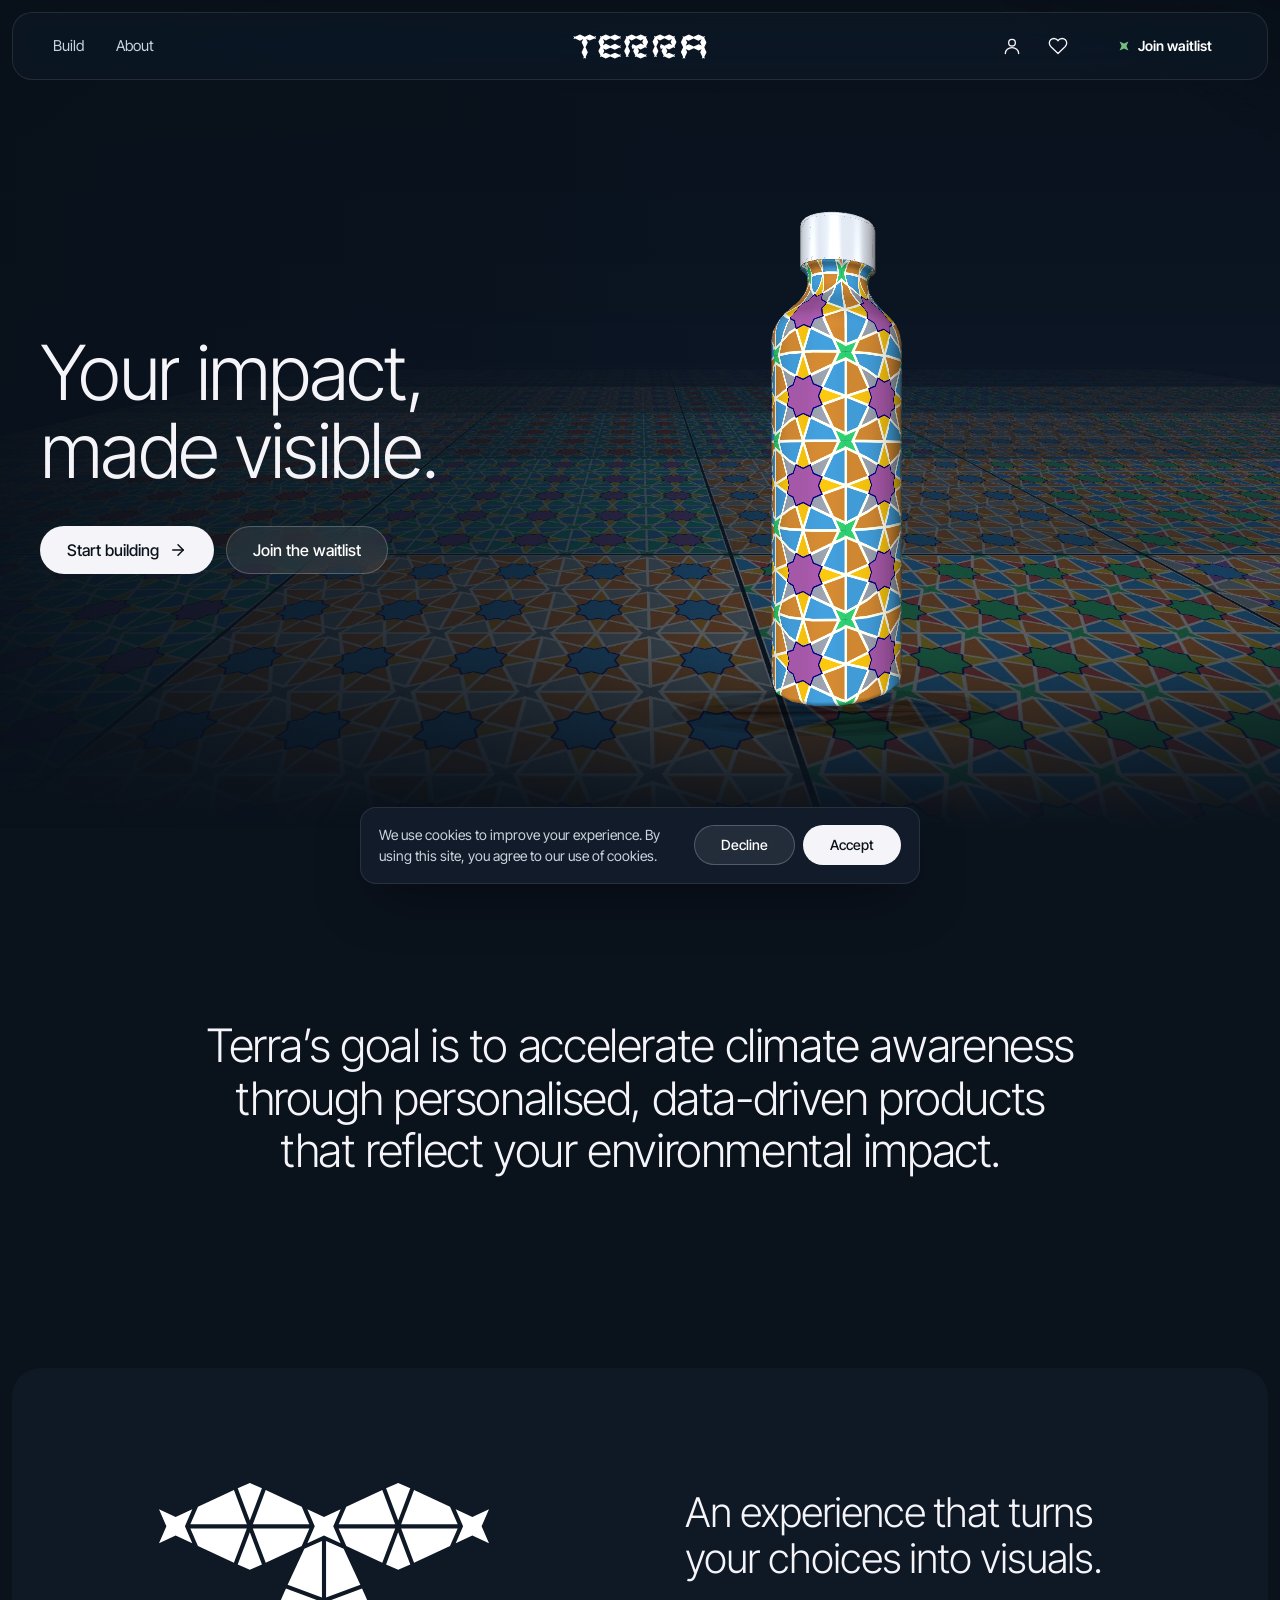
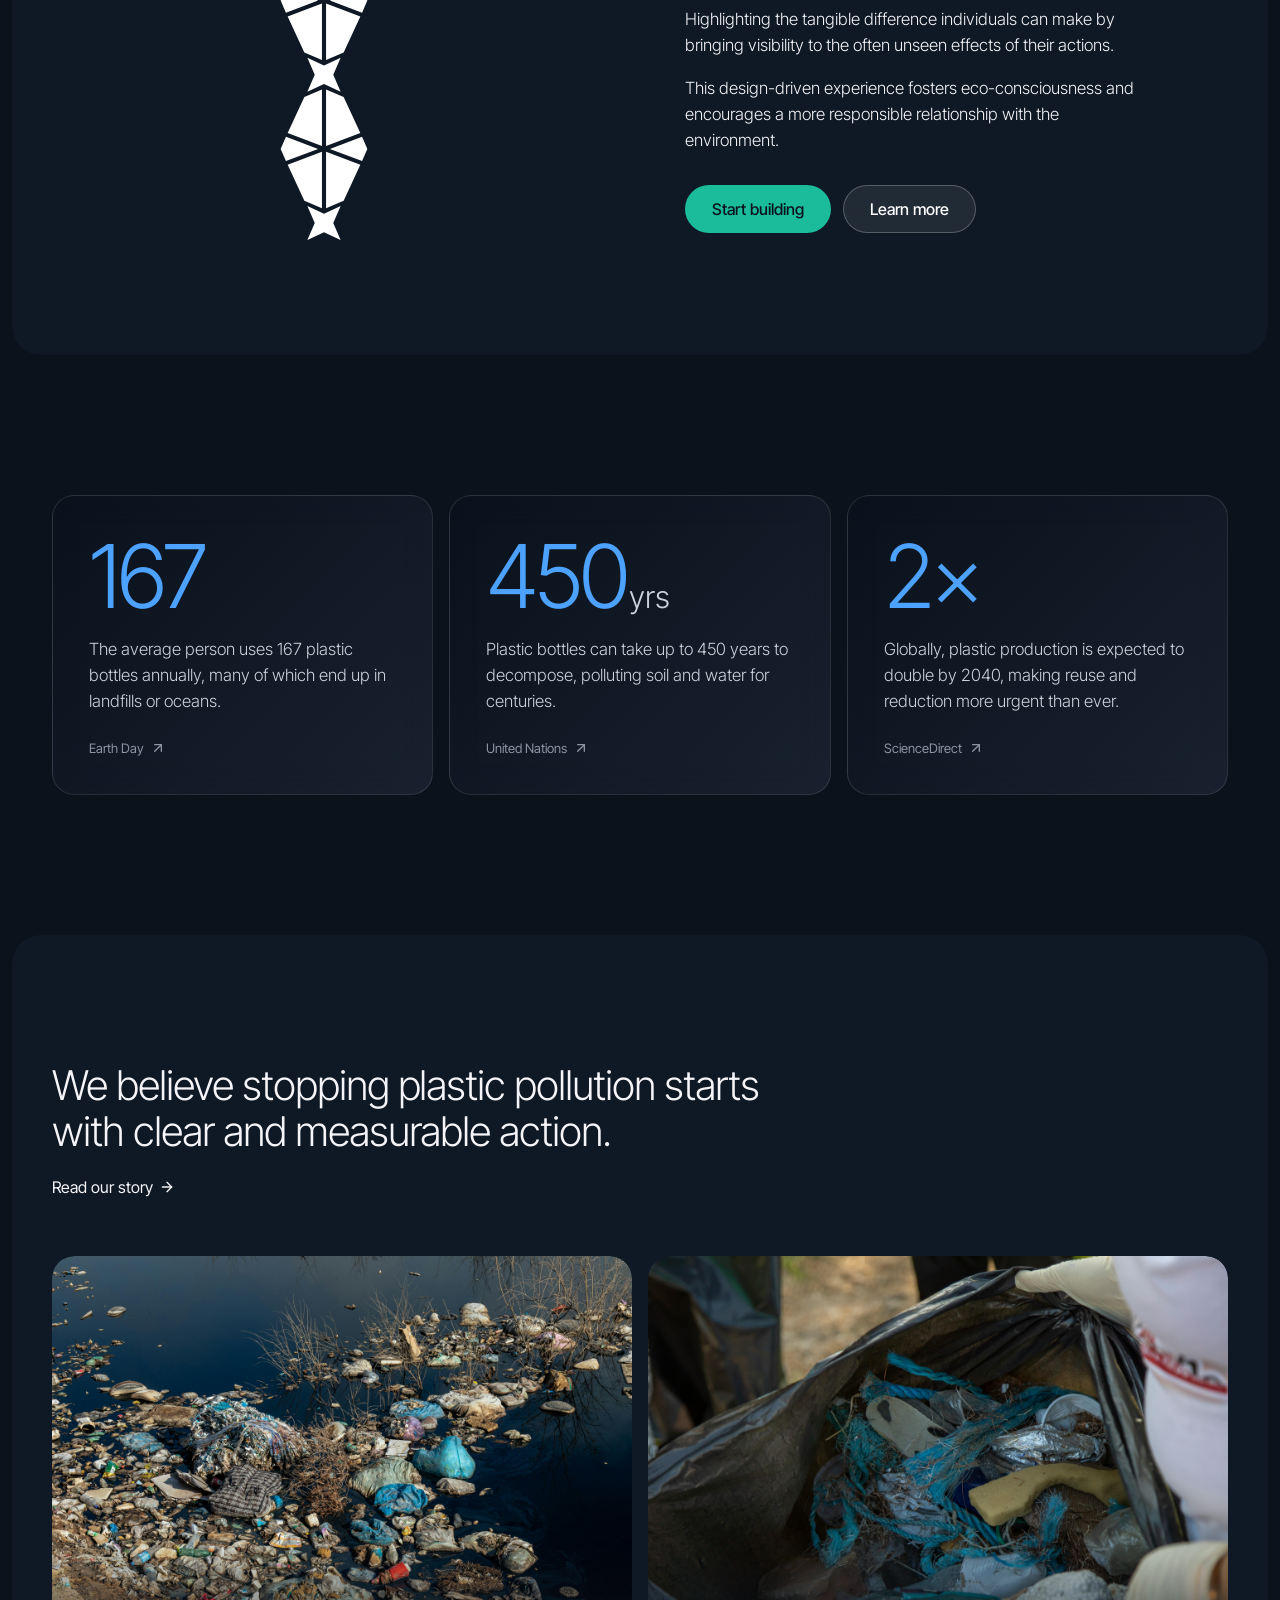
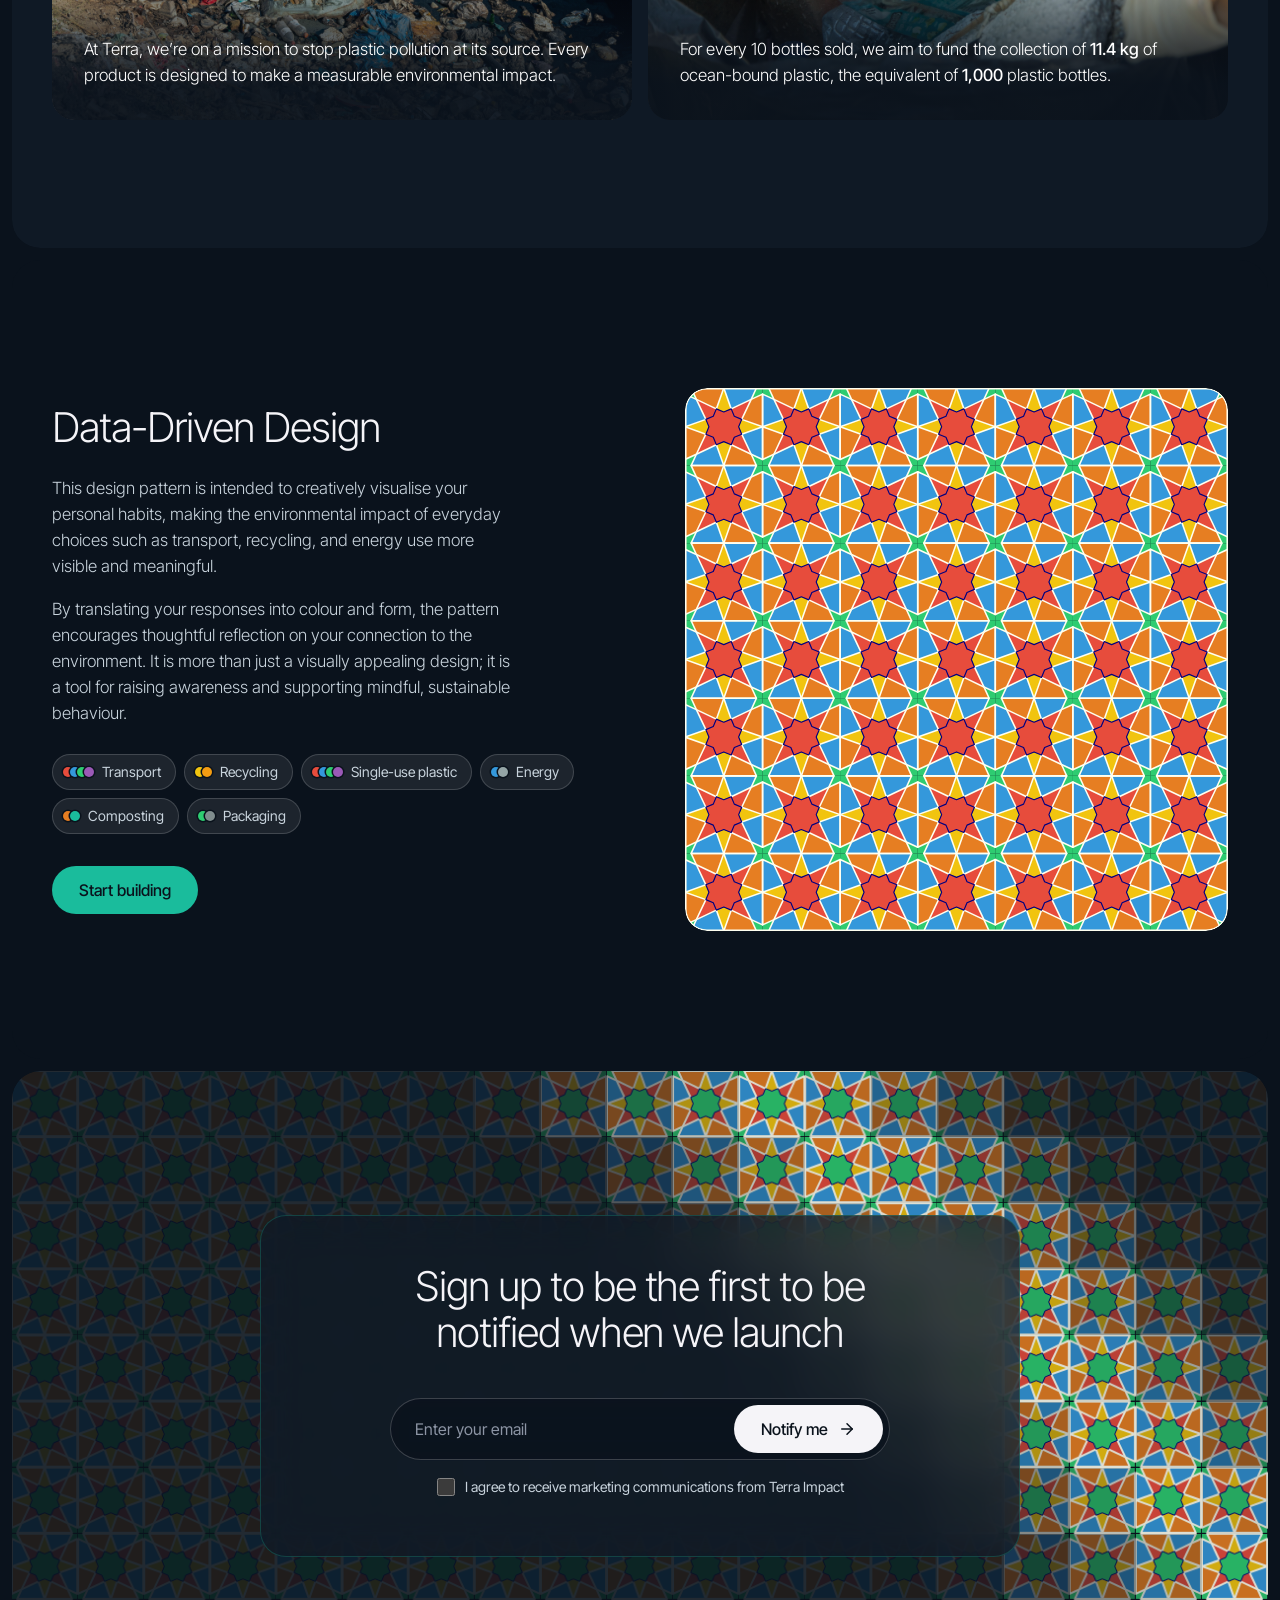
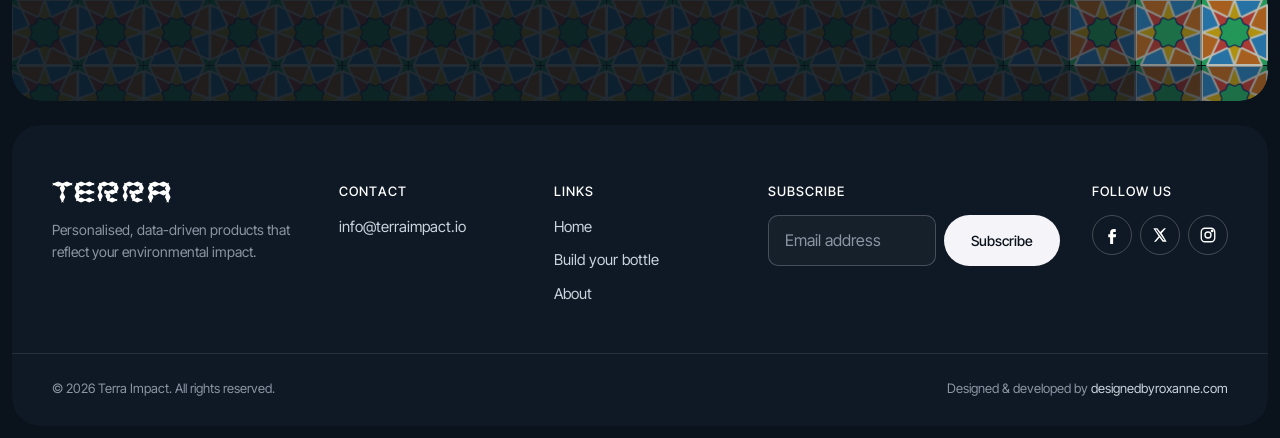
==== commit 1baf747d: "Colours: brand placement (Teal Green actions, Sky Blue impact) and section colours chosen in the pic" ====
--- a/index.html
+++ b/index.html
@@ -1,5 +1,5 @@
 <!DOCTYPE html>
-<html lang="en" data-tone="dark">
+<html lang="en" data-tone="dark" data-palette="brand">
 <head>
   <meta charset="UTF-8">
   <meta name="viewport" content="width=device-width, initial-scale=1, viewport-fit=cover">
--- a/css/theme.css
+++ b/css/theme.css
@@ -242,3 +242,81 @@
 .builder-actions { border-radius: 0 0 var(--tile) var(--tile); background: var(--bg-2); }
 .builder-stage { margin: 0 !important; }
 .product .media-frame { border-radius: 22px !important; overflow: hidden; -webkit-mask-image: -webkit-radial-gradient(white, black); mask-image: radial-gradient(white, black); }
+
+
+/* ==========================================================================
+   Brand colour placement (data-palette="brand" on <html>)
+   Roles: Midnight base · lifted Midnight (#0F1925) deep panels · Slate Blue
+   raised panels · Teal Green main buttons, numbers and selections (Light Green
+   on hover) · Sky Blue impact numbers · Whisper text. The variable names
+   (--seaglass for the main accent, --kiln for impact, --tidewater for raised
+   panels, --harbour for deep panels, --cloud for text) say which job each does.
+   ========================================================================== */
+html[data-palette=brand] {
+  --harbour: #0F1925; --tidewater: #465167; --seaglass: #1ABC9C; --kiln: #4DA2FF; --cloud: #F5F4F8; --mist: #8c95a4;
+  --bg: var(--midnight); --bg-2: var(--harbour); --slate: var(--tidewater);
+  --text: var(--cloud); --text-2: #c9d4dd; --muted: var(--mist);
+  --accent: var(--seaglass); --accent-hover: #58D68D; --cobalt: var(--seaglass); --bright-blue: var(--seaglass); --sky: var(--seaglass);
+  --line: rgba(245, 244, 248, .1); --line-strong: rgba(245, 244, 248, .22);
+  --steel: linear-gradient(165deg, var(--midnight) 0%, var(--harbour) 45%, var(--tidewater) 100%);
+}
+html[data-palette=brand] body { color: var(--cloud); }
+html[data-palette=brand] :is(.statement, .experience, .waitlist-band, .goal, .ripple, .guide, .cta-band) { --text: var(--cloud); --text-2: #c9d4dd; --muted: var(--mist); --accent: var(--seaglass); --ink: var(--cloud); color: var(--cloud); }
+html[data-palette=brand] :is(.statement, .goal, .guide, .cta-band) { background: var(--tidewater); }
+html[data-palette=brand] :is(.experience, .ripple, .mission, .pillars) { background: var(--harbour); }
+html[data-palette=brand] .site-footer { background: var(--harbour); }
+html[data-palette=brand] .site-header { background: rgba(15, 25, 37, .6); border-color: rgba(245, 244, 248, .1); }
+
+/* buttons: Teal Green for the main action, Whisper for the light one */
+html[data-palette=brand] .btn--primary { --btn-bg: var(--seaglass); --btn-fg: var(--midnight); }
+html[data-palette=brand] .btn--primary:hover { --btn-bg: #58D68D; }
+html[data-palette=brand] .btn--light { --btn-bg: var(--cloud); --btn-fg: var(--midnight); }
+html[data-palette=brand] :is(.statement, .experience, .waitlist-band, .goal, .ripple, .guide, .cta-band) .btn--light { --btn-bg: var(--cloud); --btn-fg: var(--midnight); }
+
+/* impact moments (big numbers, your bottle) in Sky Blue */
+html[data-palette=brand] .gradient-text { background-image: linear-gradient(90deg, var(--seaglass), var(--cloud), var(--kiln), var(--seaglass)); }
+html[data-palette=brand] .ripple-count b, html[data-palette=brand] .fact-num { color: var(--kiln) !important; }
+html[data-palette=brand] .fact-card, html[data-palette=brand] .fact-card--2, html[data-palette=brand] .fact-card--3 { background: rgba(70, 81, 103, .55); border-color: rgba(245, 244, 248, .12) !important; }
+html[data-palette=brand] .ripple.is-counting .bottle-grid svg.on path, html[data-palette=brand] .ripple .bottle-grid path { fill: var(--seaglass); }
+html[data-palette=brand] .ripple.is-counting .bottle-grid path { fill: #1b2b3a; }
+html[data-palette=brand] .ripple.is-counting .bottle-grid svg.on path { fill: var(--seaglass); }
+html[data-palette=brand] .ripple .bottle-grid svg:first-child path, html[data-palette=brand] .ripple.is-counting .bottle-grid svg.on:first-child path { fill: var(--kiln); }
+html[data-palette=brand] .ripple .k-me { background: var(--kiln) !important; }
+html[data-palette=brand] .ripple .ripple-key i:not(.k-me) { background: var(--seaglass); }
+html[data-palette=brand] .ripple-facts strong { color: var(--cloud) !important; }
+
+/* numbers and selections in Teal Green */
+html[data-palette=brand] .story-num, html[data-palette=brand] .goal-num, html[data-palette=brand] .q-num { color: var(--seaglass) !important; }
+html[data-palette=brand] .choice input:checked + .choice-body { border-color: var(--seaglass); }
+html[data-palette=brand] .dd-legend button[aria-pressed='true'] { background: var(--seaglass) !important; color: var(--midnight) !important; }
+
+/* cards and glass in deep Midnight */
+html[data-palette=brand] .goal-card, html[data-palette=brand] .guide-card { background: rgba(15, 25, 37, .55) !important; border-color: rgba(245, 244, 248, .12) !important; color: var(--cloud); }
+html[data-palette=brand] .goal-card p { color: var(--cloud); }
+html[data-palette=brand] :is(.waitlist-inner, .cta-band .cta-inner, .auth-card, .nf-inner) { background: rgba(15, 25, 37, .7); border-color: rgba(26, 188, 156, .25); }
+html[data-palette=brand] .hx-tag, html[data-palette=brand] .dd-tooltip { background: rgba(15, 25, 37, .7) !important; }
+html[data-palette=brand] .experience .split-media { background: linear-gradient(165deg, var(--harbour), var(--tidewater)); }
+html[data-palette=brand] .builder-stage { background: linear-gradient(165deg, var(--midnight), var(--harbour) 60%, var(--tidewater)) !important; }
+html[data-palette=brand] .builder-panel, html[data-palette=brand] .builder-actions, html[data-palette=brand] .saved, html[data-palette=brand] .product { background: var(--harbour); }
+html[data-palette=brand] .q { background: rgba(70, 81, 103, .35); }
+
+
+
+/* no glows or soft shadows behind elements */
+.btn, .btn--primary, .btn--light, .btn--outline, .btn--primary:hover,
+.dd-canvas, .experience .split-media, .waitlist-inner, .cta-band .cta-inner, .auth-card, .nf-inner,
+.fact-card, .goal-card, .guide-card, .hx-tag, .dd-tooltip, .media-frame, .site-header,
+html[data-tone] .waitlist-inner, html[data-palette] :is(.waitlist-inner, .cta-band .cta-inner, .auth-card, .nf-inner) { box-shadow: none !important; }
+
+/* ==========================================================================
+   Section colours chosen with the colour picker
+   ========================================================================== */
+/* home */
+html[data-palette=brand] .statement { background: var(--midnight); }
+html[data-palette=brand] .experience .split-media { background: transparent; }
+html[data-palette=brand] .facts { background: var(--midnight); }
+html[data-palette=brand] :is(.fact-card, .fact-card--2, .fact-card--3) { background: linear-gradient(135deg, color-mix(in srgb, #0A121C 25%, transparent), color-mix(in srgb, #465167 25%, transparent)); }
+html[data-palette=brand] .datadriven { background: var(--midnight); }
+html[data-palette=brand] .waitlist-inner { background: linear-gradient(135deg, color-mix(in srgb, #0A121C 75%, transparent), color-mix(in srgb, #465167 75%, transparent), color-mix(in srgb, #5DACE2 75%, transparent)); }
+/* about */
+html[data-palette=brand] :is(.intro, .goal, .pillars, .guide, .cta-band) { background: var(--midnight); }
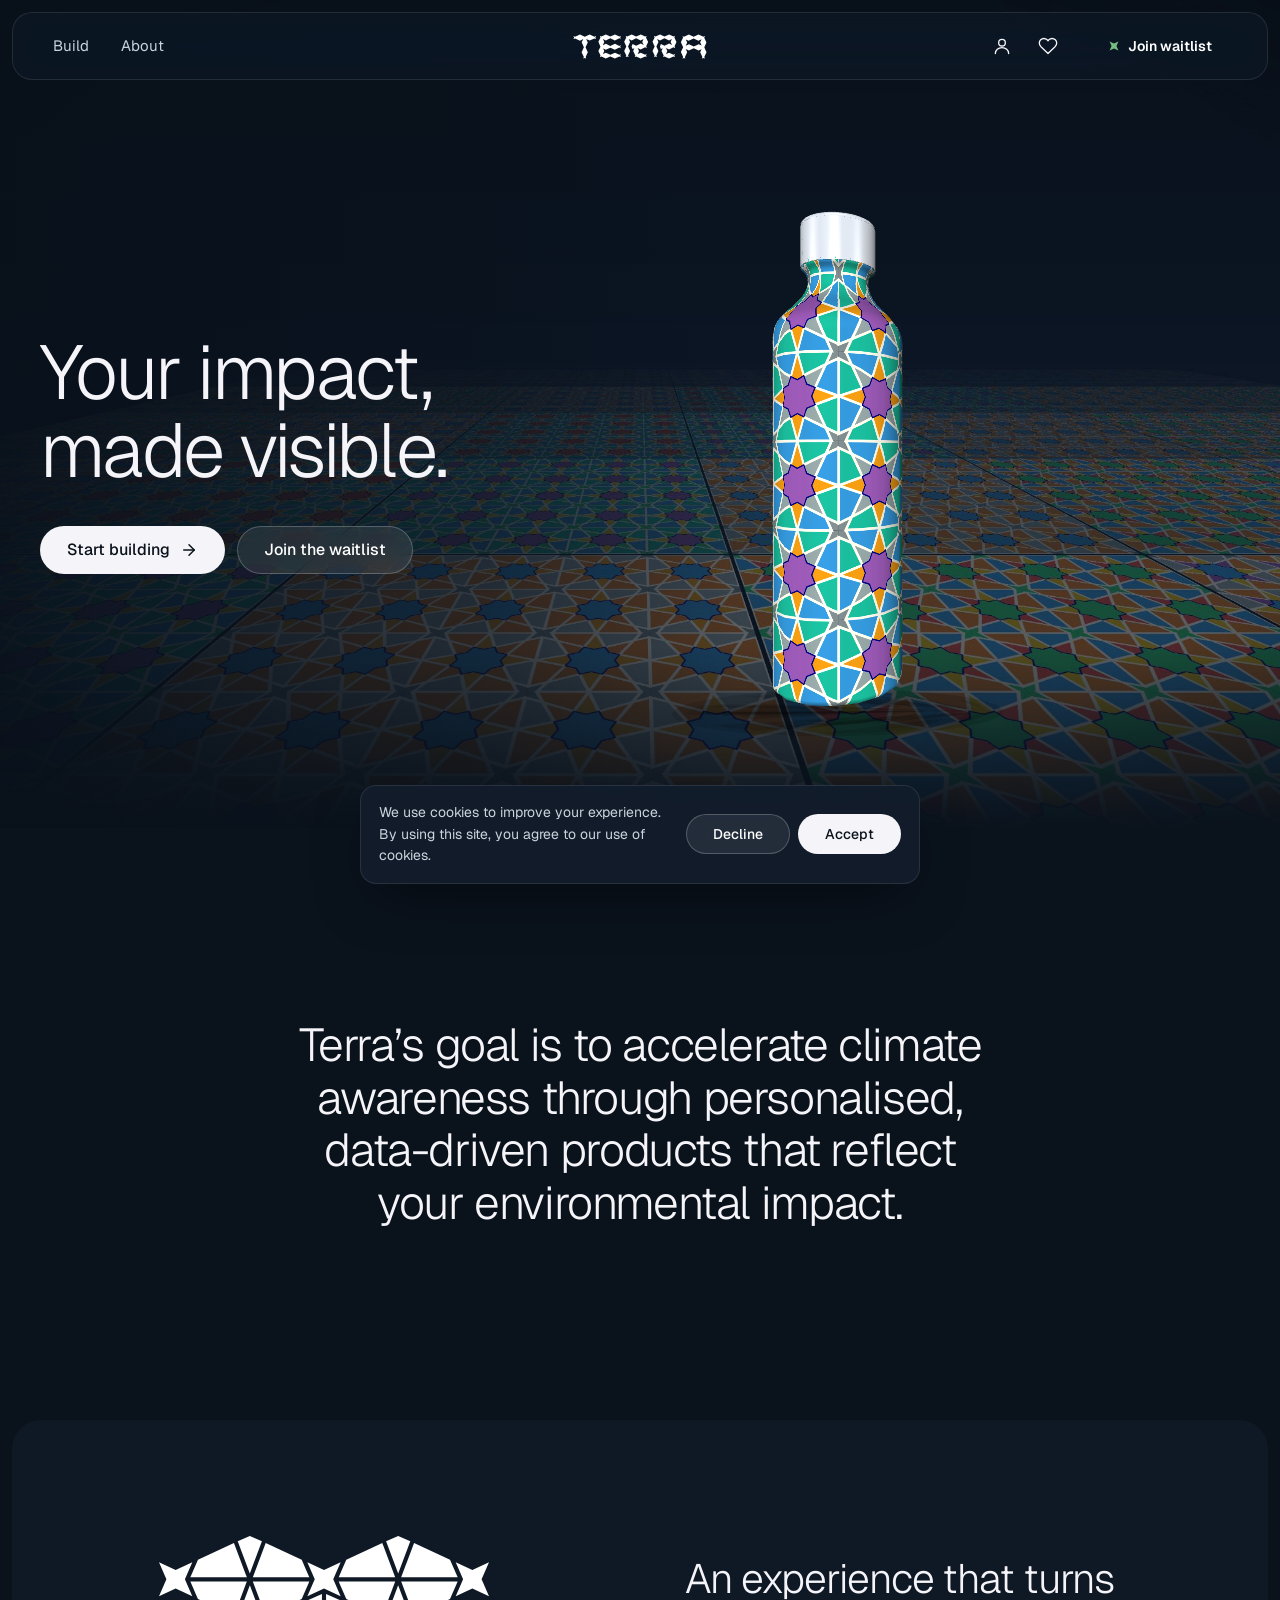
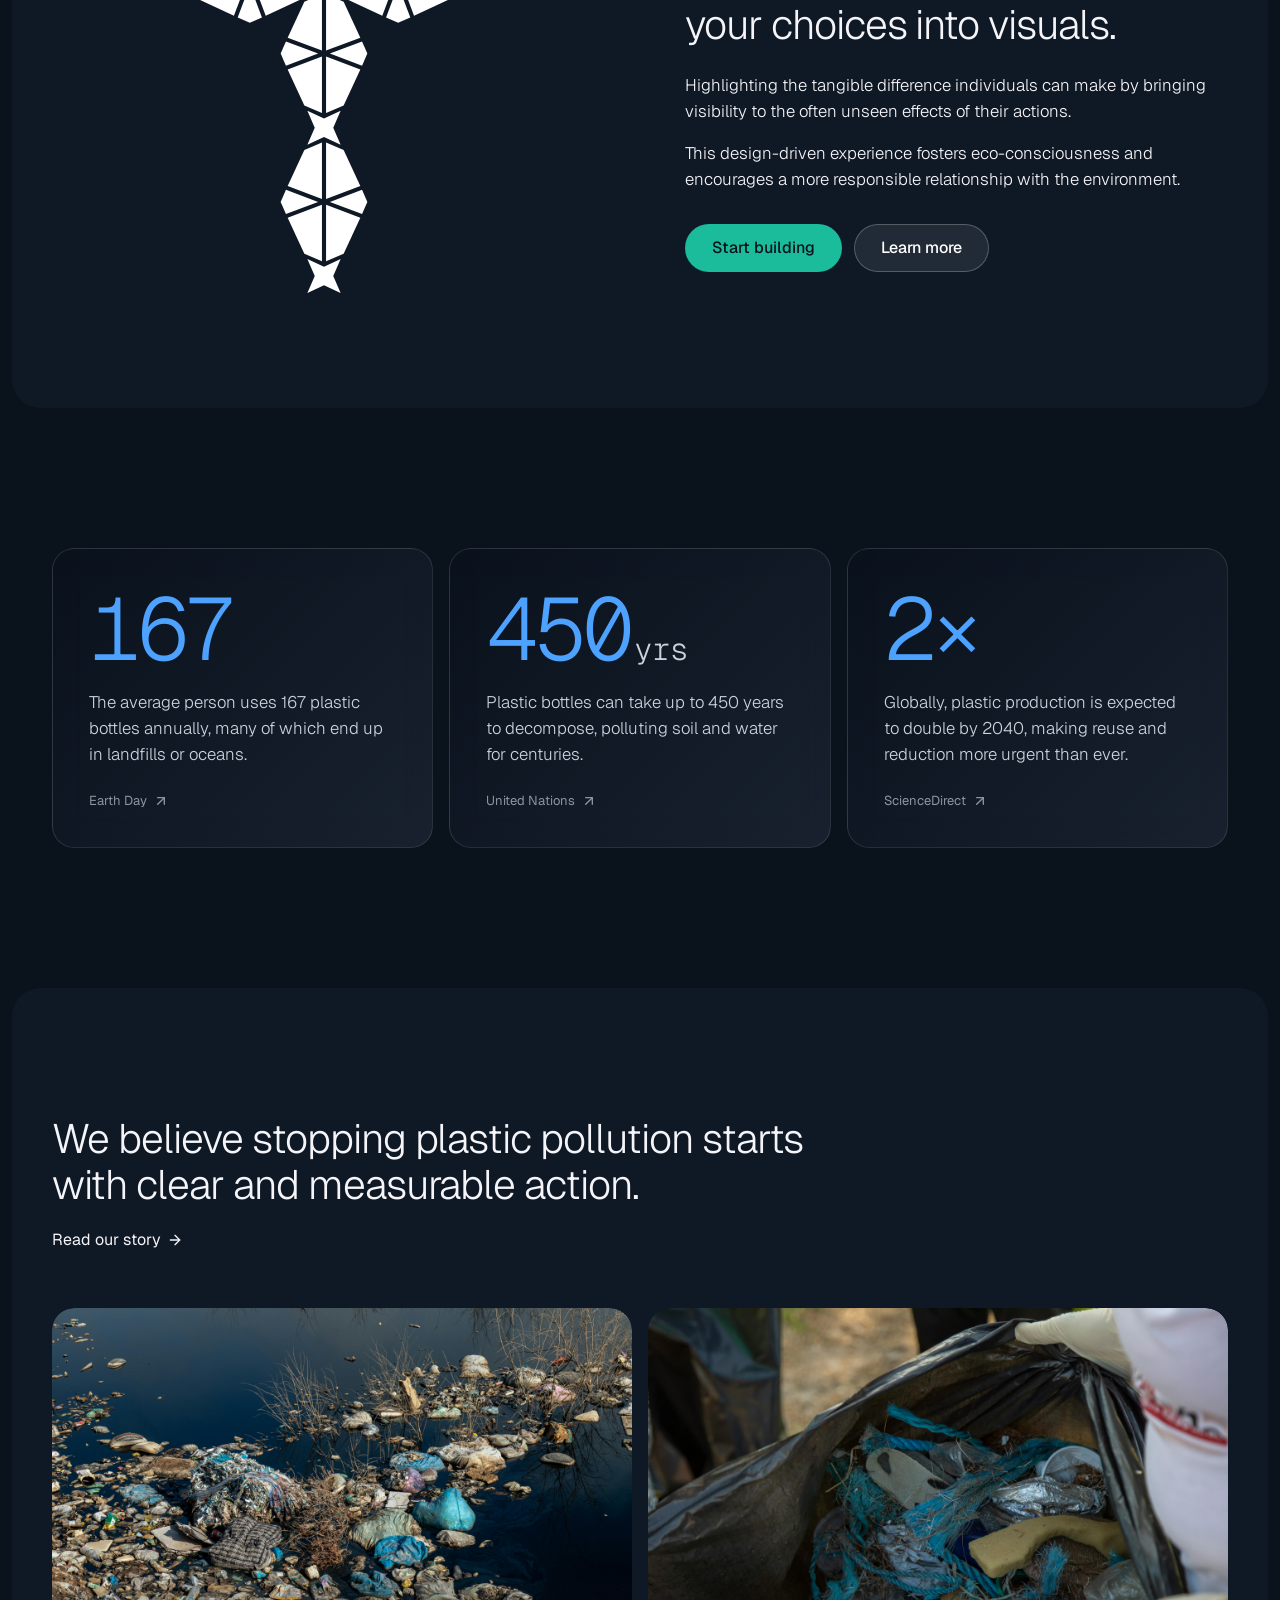
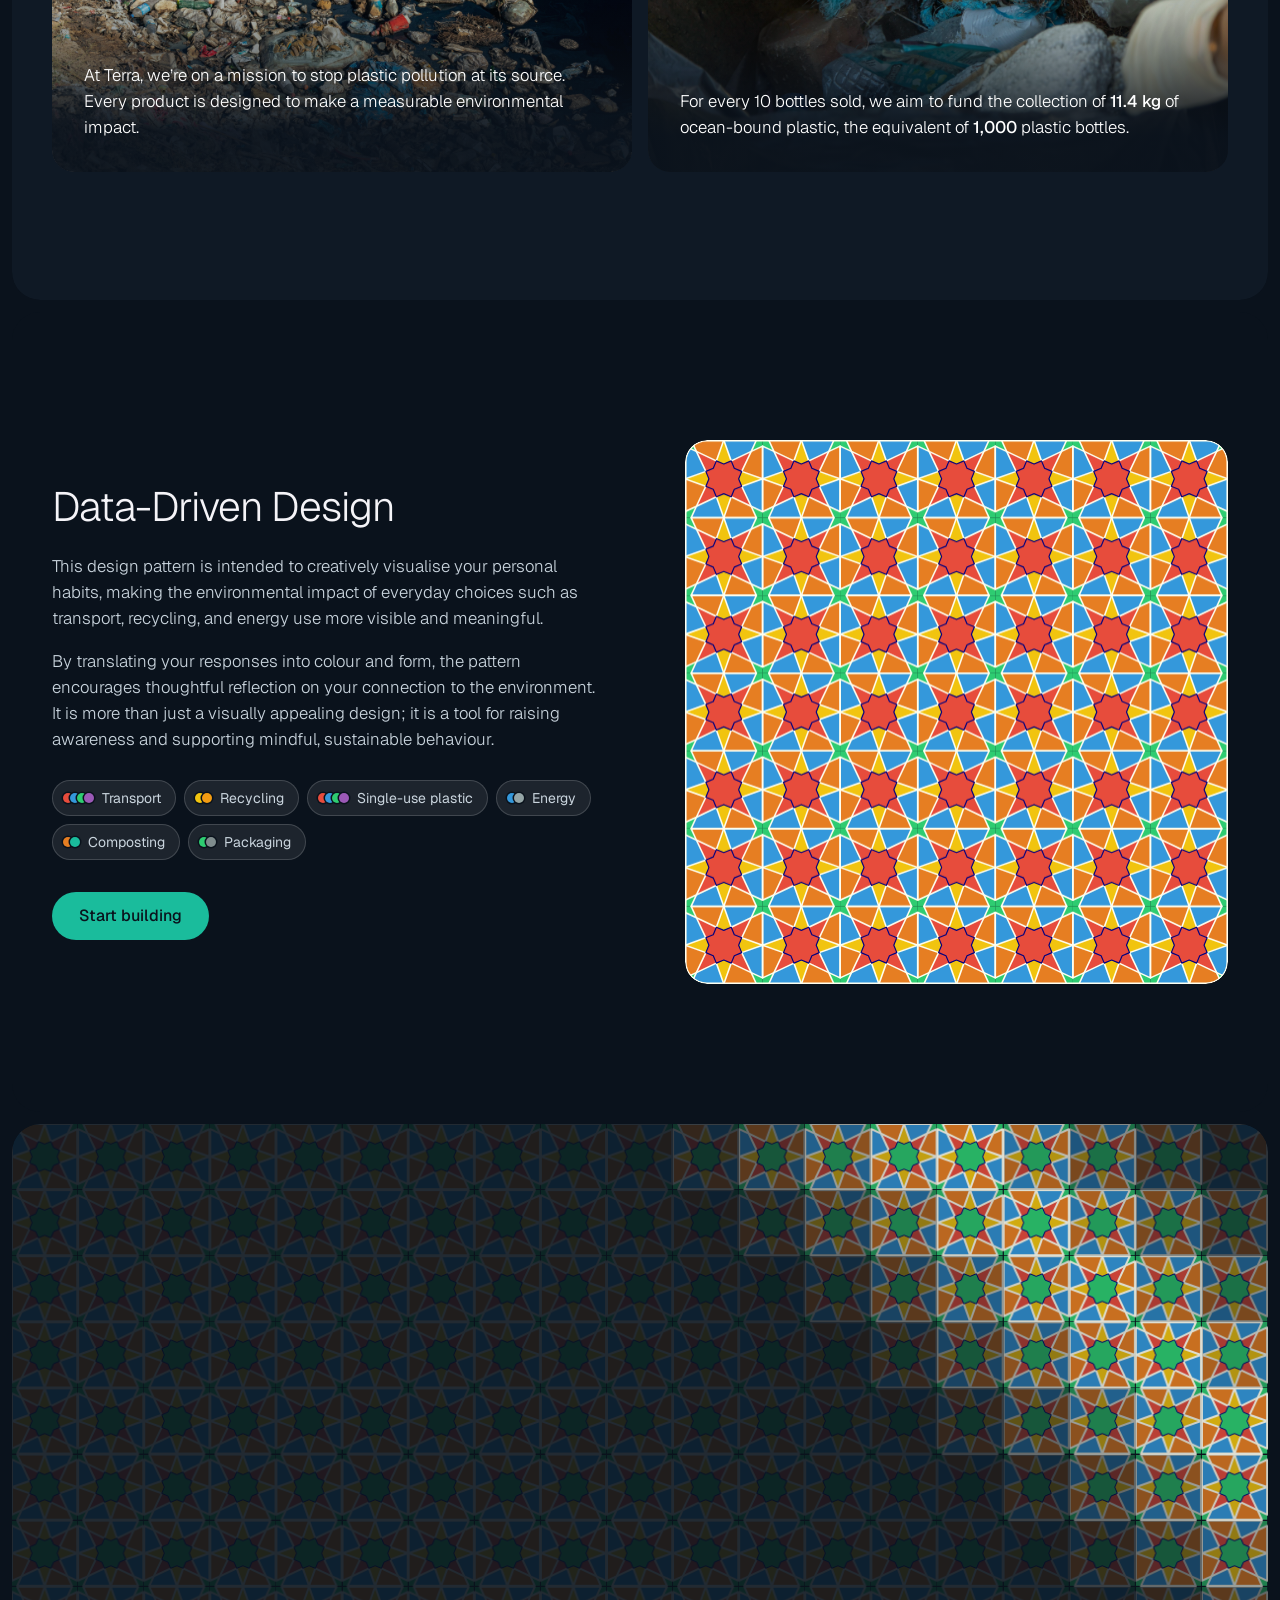
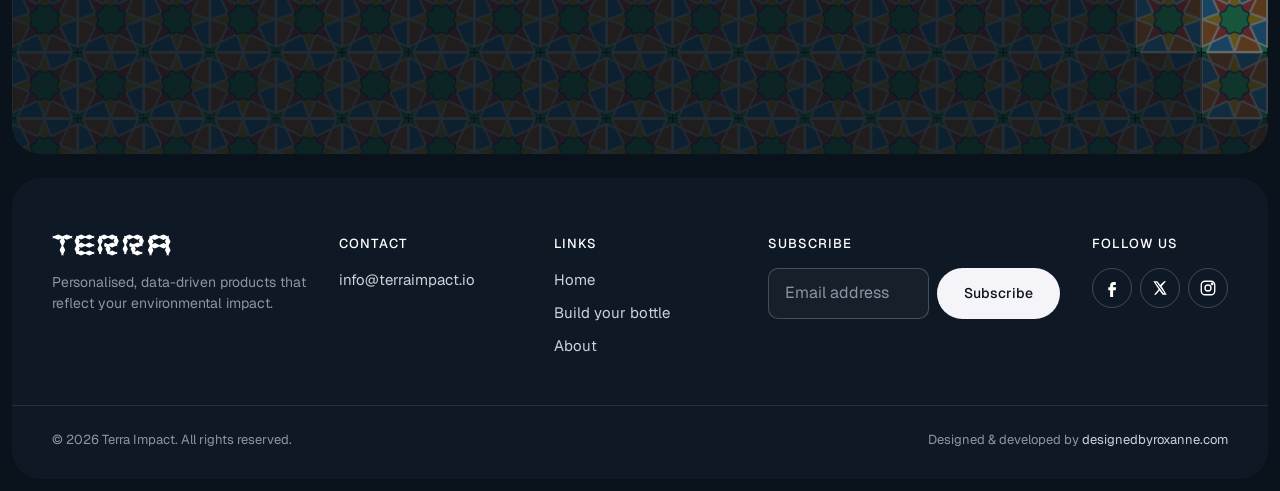
==== commit 600d2c8c: "Switch to Geist, with Geist Mono for numbers Co-Authored-By: Claude Opus 5.5 <noreply@anthropic.com>" ====
--- a/index.html
+++ b/index.html
@@ -13,7 +13,7 @@
   <link rel="icon" type="image/png" sizes="32x32" href="assets/favicon-32.png">
   <link rel="preconnect" href="https://fonts.googleapis.com">
   <link rel="preconnect" href="https://fonts.gstatic.com" crossorigin>
-  <link rel="stylesheet" href="https://fonts.googleapis.com/css2?family=Inter+Tight:wght@300;400;500;600&display=swap">
+  <link rel="stylesheet" href="https://fonts.googleapis.com/css2?family=Geist:wght@300..700&family=Geist+Mono:wght@300..600&display=swap">
   <link rel="stylesheet" href="css/base.css">
   <link rel="stylesheet" href="css/home.css">
   <link rel="stylesheet" href="css/theme.css">
--- a/css/base.css
+++ b/css/base.css
@@ -20,7 +20,8 @@
   --danger: #ff6b6b;
   --success: #6be0a0;
 
-  --font: 'Inter Tight', system-ui, -apple-system, 'Segoe UI', Roboto, sans-serif;
+  --font: 'Geist', system-ui, -apple-system, 'Segoe UI', Roboto, sans-serif;
+  --font-num: 'Geist Mono', ui-monospace, 'SF Mono', Menlo, monospace; /* numbers read like data */
 
   --radius-sm: 2px;
   --radius: 2px;
--- a/css/theme.css
+++ b/css/theme.css
@@ -1,5 +1,5 @@
 /* ==========================================================================
-   Theme: the brand palette and Inter Tight on Midnight, with sections as
+   Theme: the brand palette and Geist on Midnight, with sections as
    rounded panels inset from the edges, a floating frosted header, pill
    buttons, frosted glass cards and mosaic fields behind the sign-up areas.
    Loaded after each page's own stylesheet. The dark tone (data-tone="dark"
@@ -32,7 +32,9 @@
 }
 body { background: var(--bg); }
 
-/* ---------- Type: Inter Tight throughout (brand font) ---------- */
+/* ---------- Type: Geist throughout, Geist Mono for numbers ---------- */
+:is(.fact-num, .ripple-count b, .q-num, .story-num, .goal-num, .pillar-num, .range-value strong, .ripple-facts strong, .price, [data-out]) { font-family: var(--font-num); }
+:is(.fact-num, .ripple-count b) { letter-spacing: -0.06em; font-weight: 300; }
 .eyebrow { letter-spacing: .1em; }
 
 /* ---------- Header: floating frosted bar ---------- */
